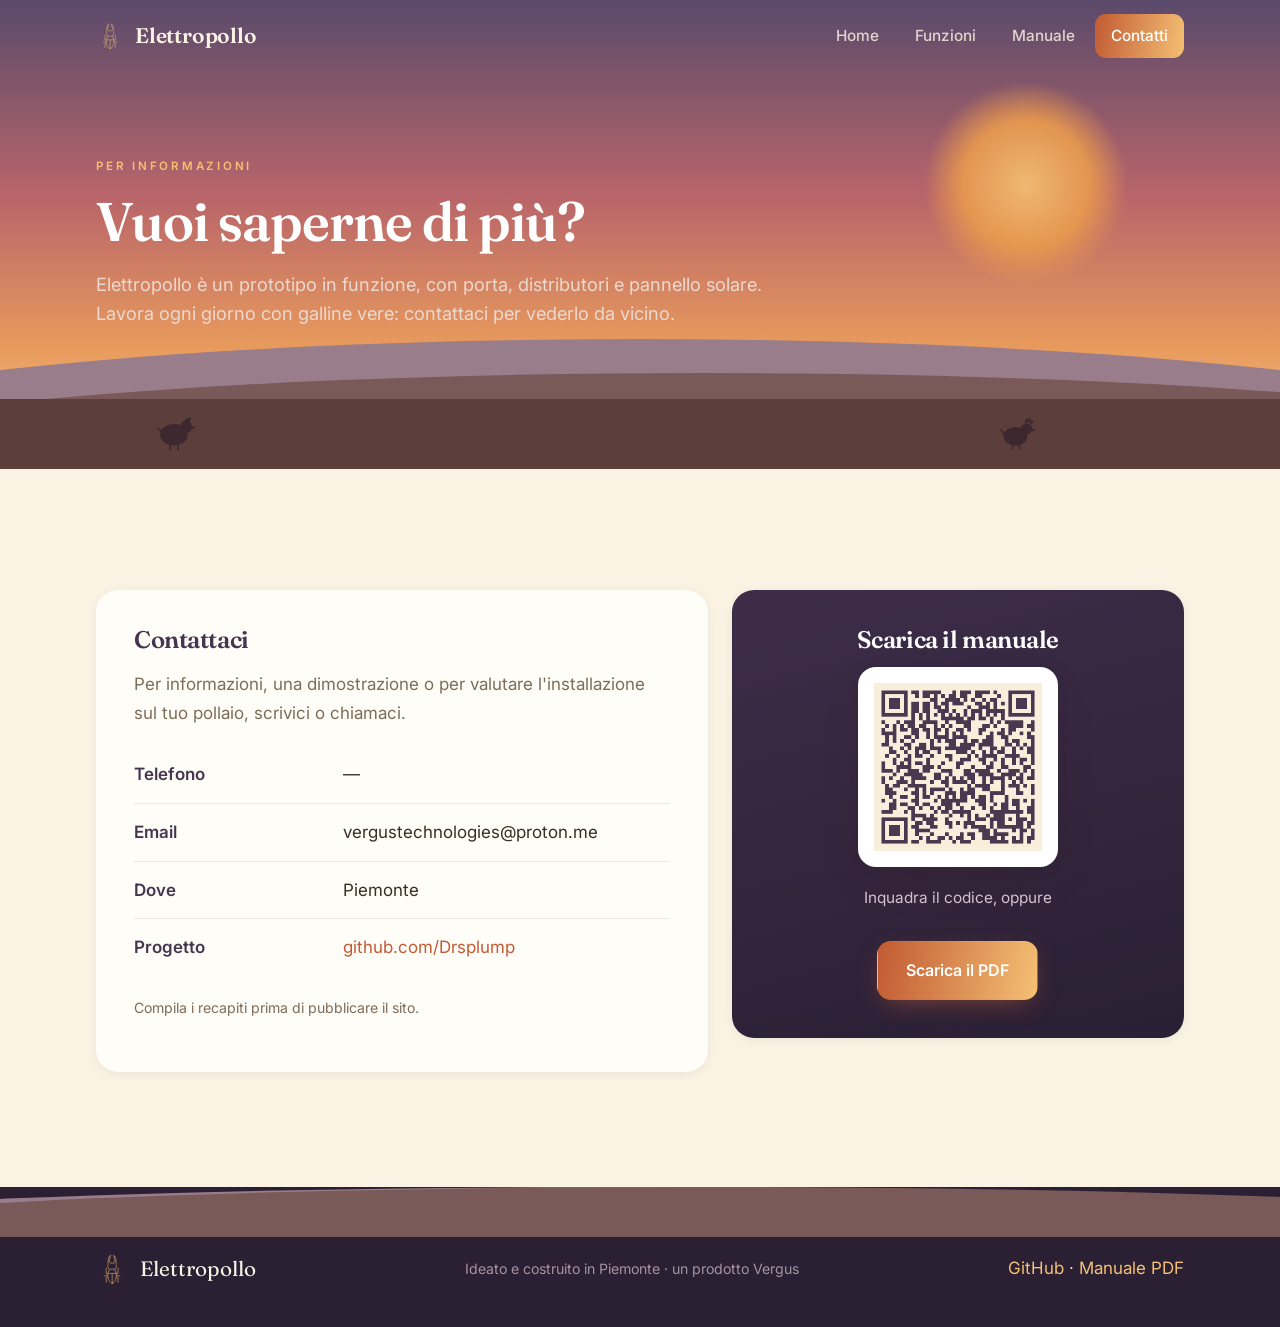
==== contatti.html @ 409c7427 "Modify contact section in contatti.html Updated contact information and added email address." ====
<!DOCTYPE html>
<html lang="it">
<head>
<meta charset="utf-8">
<meta name="viewport" content="width=device-width, initial-scale=1">
<title>Contatti — Elettropollo</title>
<meta name="description" content="Richiedi informazioni su Elettropollo, la domotica del pollaio. Scarica il manuale o vieni a vederlo dal vivo.">
<link rel="preconnect" href="https://fonts.googleapis.com">
<link rel="preconnect" href="https://fonts.gstatic.com" crossorigin>
<link href="https://fonts.googleapis.com/css2?family=Fraunces:opsz,wght@9..144,400;9..144,500;9..144,600;9..144,700&family=Inter:wght@400;500;600;700&display=swap" rel="stylesheet">
<link rel="stylesheet" href="style.css">
</head>
<body>
<header class="nav" id="nav"><div class="inner"></div><div class="wrap"><a class="brand" href="index.html"><svg viewBox="0 0 440 636" class="beetle" aria-hidden="true"><path d="M233.0,599.5 L210.0,599.5 L204.0,597.5 L191.0,590.5 L172.5,572.0 L158.5,550.0 L148.5,525.0 L138.0,478.5 L108.0,478.5 L106.5,480.0 L106.5,589.0 L105.0,590.5 L103.5,589.0 L103.5,476.0 L105.0,474.5 L137.0,474.5 L138.5,473.0 L137.5,446.0 L136.0,444.5 L105.0,444.5 L65.0,458.5 L58.5,458.0 L60.0,455.5 L105.0,440.5 L136.0,440.5 L137.5,439.0 L139.5,413.0 L138.0,406.5 L103.5,406.0 L103.5,292.0 L106.5,292.0 L106.5,402.0 L108.0,403.5 L139.0,403.5 L141.5,401.0 L141.5,393.0 L151.5,359.0 L160.5,339.0 L168.5,327.0 L157.0,317.5 L147.5,306.0 L141.5,295.0 L136.5,278.0 L136.5,252.0 L143.5,232.0 L139.5,218.0 L141.5,146.0 L148.5,112.0 L155.5,91.0 L165.5,71.0 L176.5,55.0 L195.0,38.5 L198.5,41.0 L187.5,62.0 L177.5,89.0 L179.0,92.5 L187.5,96.0 L189.5,102.0 L176.5,115.0 L168.5,136.0 L168.5,160.0 L175.5,181.0 L188.0,198.5 L255.0,198.5 L269.5,178.0 L274.5,163.0 L274.5,133.0 L266.5,114.0 L257.5,107.0 L254.5,102.0 L254.5,98.0 L266.5,90.0 L254.5,59.0 L245.5,42.0 L245.5,40.0 L249.0,38.5 L268.5,57.0 L281.5,77.0 L293.5,107.0 L300.5,137.0 L303.5,162.0 L303.5,224.0 L300.5,233.0 L305.5,244.0 L307.5,255.0 L307.5,275.0 L305.5,286.0 L295.5,307.0 L275.5,328.0 L291.5,357.0 L304.0,403.5 L337.0,403.5 L338.5,402.0 L338.5,293.0 L340.0,291.5 L342.5,293.0 L342.5,404.0 L338.0,407.5 L305.0,406.5 L303.5,411.0 L305.5,415.0 L305.5,436.0 L308.0,440.5 L339.0,440.5 L384.5,457.0 L384.0,459.5 L378.0,458.5 L339.0,444.5 L308.0,444.5 L306.5,446.0 L305.5,473.0 L307.0,474.5 L339.0,474.5 L340.5,477.0 L340.5,587.0 L339.0,590.5 L336.5,586.0 L337.5,481.0 L335.0,478.5 L306.0,478.5 L303.5,481.0 L298.5,514.0 L291.5,535.0 L279.5,560.0 L261.0,583.5 L249.0,592.5 L233.0,599.5 Z M274.5,322.0 L280.0,318.5 L294.5,302.0 L304.5,274.0 L304.5,257.0 L296.5,232.0 L300.5,221.0 L300.5,167.0 L297.5,139.0 L290.5,109.0 L274.5,72.0 L266.5,60.0 L255.0,48.5 L253.5,50.0 L270.5,92.0 L268.0,95.5 L261.0,96.5 L258.5,99.0 L258.5,103.0 L267.0,109.5 L272.5,117.0 L279.5,143.0 L279.5,154.0 L274.5,175.0 L257.0,202.5 L187.0,202.5 L179.5,194.0 L169.5,176.0 L165.5,164.0 L164.5,140.0 L165.5,132.0 L172.5,115.0 L185.5,101.0 L184.0,97.5 L174.0,94.5 L173.5,92.0 L179.5,73.0 L190.5,49.0 L189.0,47.5 L175.5,62.0 L163.5,82.0 L149.5,122.0 L142.5,171.0 L142.5,217.0 L147.5,231.0 L139.5,255.0 L139.5,275.0 L142.5,288.0 L151.5,306.0 L168.0,321.5 L269.0,320.5 L271.0,322.5 L274.5,322.0 Z M221.5,596.0 L223.5,409.0 L222.0,407.5 L144.0,406.5 L140.5,439.0 L142.5,484.0 L149.5,517.0 L156.5,537.0 L172.5,566.0 L188.0,583.5 L206.0,594.5 L212.0,596.5 L221.5,596.0 Z M231.5,596.0 L248.0,589.5 L267.5,571.0 L280.5,551.0 L290.5,528.0 L297.5,504.0 L302.5,469.0 L302.5,422.0 L299.0,407.5 L226.0,407.5 L224.5,409.0 L225.5,595.0 L231.5,596.0 Z M298.5,403.0 L297.5,389.0 L290.5,364.0 L278.5,338.0 L269.0,323.5 L175.0,323.5 L158.5,351.0 L144.5,397.0 L146.0,403.5 L298.5,403.0 Z" fill="none" stroke="currentColor" stroke-width="6" stroke-linejoin="round" stroke-linecap="round"/></svg> Elettropollo</a><button class="menu-btn" id="menuBtn" aria-label="Menu" aria-expanded="false"><span></span><span></span><span></span></button><nav><a href="index.html">Home</a><a href="funzioni.html">Funzioni</a><a href="manuale.html">Manuale</a><a href="contatti.html" class="active">Contatti</a></nav></div></header>
<section class="sky-sec" style="padding-top:150px"><div class="sky"><div class="grad-sky"></div><div class="sun"></div><div class="cloud c1"><svg xmlns="http://www.w3.org/2000/svg" viewBox="0 0 200 70" preserveAspectRatio="none"><path d="M20 55 Q5 55 5 42 Q5 30 20 30 Q22 14 40 16 Q48 4 64 10 Q78 2 90 14 Q108 8 112 24 Q130 20 132 36 Q148 36 148 50 Q148 58 134 58 Z" fill="currentColor"/></svg></div><div class="cloud c2"><svg xmlns="http://www.w3.org/2000/svg" viewBox="0 0 200 70" preserveAspectRatio="none"><path d="M20 55 Q5 55 5 42 Q5 30 20 30 Q22 14 40 16 Q48 4 64 10 Q78 2 90 14 Q108 8 112 24 Q130 20 132 36 Q148 36 148 50 Q148 58 134 58 Z" fill="currentColor"/></svg></div><div class="cloud c3"><svg xmlns="http://www.w3.org/2000/svg" viewBox="0 0 200 70" preserveAspectRatio="none"><path d="M20 55 Q5 55 5 42 Q5 30 20 30 Q22 14 40 16 Q48 4 64 10 Q78 2 90 14 Q108 8 112 24 Q130 20 132 36 Q148 36 148 50 Q148 58 134 58 Z" fill="currentColor"/></svg></div><div class="hills"><div class="hill h1"></div><div class="hill h2"></div><div class="hill h3"></div></div></div><div class="ground"><span class="hen" style="left:12%;bottom:10px;width:46px"><svg xmlns="http://www.w3.org/2000/svg" viewBox="0 0 60 60"><g fill="currentColor"><ellipse cx="26" cy="40" rx="18" ry="14"/><path d="M10 38 L2 30 L14 36 Z"/><circle cx="42" cy="30" r="8"/><path d="M40 22 q2-5 5-3 q-1 3-2 4 Z"/><path d="M43 21 q2-5 6-2 q-2 3-3 4 Z"/><path d="M49 30 l7-1 l-6 4 Z"/><rect x="20" y="52" width="2.4" height="8"/><rect x="30" y="52" width="2.4" height="8"/></g></svg></span><span class="hen" style="left:78%;bottom:10px;width:40px"><svg xmlns="http://www.w3.org/2000/svg" viewBox="0 0 64 64"><g fill="currentColor"><ellipse cx="28" cy="42" rx="19" ry="15"/><path d="M9 40 L1 28 L13 37 Z"/><circle cx="46" cy="30" r="9"/><path d="M42 19 q3-7 6-4 q-1 4-2 6 Z"/><path d="M46 18 q3-8 7-4 q-2 4-3 6 Z"/><path d="M50 20 q3-6 7-2 q-2 3-4 5 Z"/><path d="M54 31 l8-1 l-7 5 Z"/><path d="M44 38 q-3 4-1 6 q3-1 3-4 Z"/><rect x="22" y="55" width="2.6" height="9"/><rect x="33" y="55" width="2.6" height="9"/></g></svg></span></div><div class="wrap"><div class="section-head reveal"><span class="eyebrow">Per informazioni</span><h2>Vuoi saperne di pi&ugrave;?</h2><p>Elettropollo &egrave; un prototipo in funzione, con porta, distributori e pannello solare. Lavora ogni giorno con galline vere: contattaci per vederlo da vicino.</p></div></div></section>
<section><div class="wrap"><div class="cards2"><div class="panel reveal"><h3>Contattaci</h3><p style="color:var(--grey)">Per informazioni, una dimostrazione o per valutare l'installazione sul tuo pollaio, scrivici o chiamaci.</p><div class="contact-list"><div class="row"><div class="k">Telefono</div><div>&mdash;</div></div><div class="row"><div class="k">Email</div><div>vergustechnologies@proton.me</div></div><div class="row"><div class="k">Dove</div><div>Piemonte</div></div><div class="row"><div class="k">Progetto</div><div><a href="https://github.com/Drsplump">github.com/Drsplump</a></div></div></div><p style="color:var(--grey);font-size:.88rem;margin-top:1.4em">Compila i recapiti prima di pubblicare il sito.</p></div><div class="panel qr-card reveal d1"><h3>Scarica il manuale</h3><div class="qbox"><img src="assets/qr.png" alt="QR per scaricare il manuale"></div><p>Inquadra il codice, oppure</p><a class="btn btn-primary" href="assets/Elettropollo_Manuale_Utente.pdf" style="margin-top:14px">Scarica il PDF</a></div></div></div></section>
<footer><div class="fhills"><div class="hills"><div class="hill h1"></div><div class="hill h2"></div></div></div><div class="wrap"><div class="fbrand"><svg viewBox="0 0 440 636" class="beetle" aria-hidden="true"><path d="M233.0,599.5 L210.0,599.5 L204.0,597.5 L191.0,590.5 L172.5,572.0 L158.5,550.0 L148.5,525.0 L138.0,478.5 L108.0,478.5 L106.5,480.0 L106.5,589.0 L105.0,590.5 L103.5,589.0 L103.5,476.0 L105.0,474.5 L137.0,474.5 L138.5,473.0 L137.5,446.0 L136.0,444.5 L105.0,444.5 L65.0,458.5 L58.5,458.0 L60.0,455.5 L105.0,440.5 L136.0,440.5 L137.5,439.0 L139.5,413.0 L138.0,406.5 L103.5,406.0 L103.5,292.0 L106.5,292.0 L106.5,402.0 L108.0,403.5 L139.0,403.5 L141.5,401.0 L141.5,393.0 L151.5,359.0 L160.5,339.0 L168.5,327.0 L157.0,317.5 L147.5,306.0 L141.5,295.0 L136.5,278.0 L136.5,252.0 L143.5,232.0 L139.5,218.0 L141.5,146.0 L148.5,112.0 L155.5,91.0 L165.5,71.0 L176.5,55.0 L195.0,38.5 L198.5,41.0 L187.5,62.0 L177.5,89.0 L179.0,92.5 L187.5,96.0 L189.5,102.0 L176.5,115.0 L168.5,136.0 L168.5,160.0 L175.5,181.0 L188.0,198.5 L255.0,198.5 L269.5,178.0 L274.5,163.0 L274.5,133.0 L266.5,114.0 L257.5,107.0 L254.5,102.0 L254.5,98.0 L266.5,90.0 L254.5,59.0 L245.5,42.0 L245.5,40.0 L249.0,38.5 L268.5,57.0 L281.5,77.0 L293.5,107.0 L300.5,137.0 L303.5,162.0 L303.5,224.0 L300.5,233.0 L305.5,244.0 L307.5,255.0 L307.5,275.0 L305.5,286.0 L295.5,307.0 L275.5,328.0 L291.5,357.0 L304.0,403.5 L337.0,403.5 L338.5,402.0 L338.5,293.0 L340.0,291.5 L342.5,293.0 L342.5,404.0 L338.0,407.5 L305.0,406.5 L303.5,411.0 L305.5,415.0 L305.5,436.0 L308.0,440.5 L339.0,440.5 L384.5,457.0 L384.0,459.5 L378.0,458.5 L339.0,444.5 L308.0,444.5 L306.5,446.0 L305.5,473.0 L307.0,474.5 L339.0,474.5 L340.5,477.0 L340.5,587.0 L339.0,590.5 L336.5,586.0 L337.5,481.0 L335.0,478.5 L306.0,478.5 L303.5,481.0 L298.5,514.0 L291.5,535.0 L279.5,560.0 L261.0,583.5 L249.0,592.5 L233.0,599.5 Z M274.5,322.0 L280.0,318.5 L294.5,302.0 L304.5,274.0 L304.5,257.0 L296.5,232.0 L300.5,221.0 L300.5,167.0 L297.5,139.0 L290.5,109.0 L274.5,72.0 L266.5,60.0 L255.0,48.5 L253.5,50.0 L270.5,92.0 L268.0,95.5 L261.0,96.5 L258.5,99.0 L258.5,103.0 L267.0,109.5 L272.5,117.0 L279.5,143.0 L279.5,154.0 L274.5,175.0 L257.0,202.5 L187.0,202.5 L179.5,194.0 L169.5,176.0 L165.5,164.0 L164.5,140.0 L165.5,132.0 L172.5,115.0 L185.5,101.0 L184.0,97.5 L174.0,94.5 L173.5,92.0 L179.5,73.0 L190.5,49.0 L189.0,47.5 L175.5,62.0 L163.5,82.0 L149.5,122.0 L142.5,171.0 L142.5,217.0 L147.5,231.0 L139.5,255.0 L139.5,275.0 L142.5,288.0 L151.5,306.0 L168.0,321.5 L269.0,320.5 L271.0,322.5 L274.5,322.0 Z M221.5,596.0 L223.5,409.0 L222.0,407.5 L144.0,406.5 L140.5,439.0 L142.5,484.0 L149.5,517.0 L156.5,537.0 L172.5,566.0 L188.0,583.5 L206.0,594.5 L212.0,596.5 L221.5,596.0 Z M231.5,596.0 L248.0,589.5 L267.5,571.0 L280.5,551.0 L290.5,528.0 L297.5,504.0 L302.5,469.0 L302.5,422.0 L299.0,407.5 L226.0,407.5 L224.5,409.0 L225.5,595.0 L231.5,596.0 Z M298.5,403.0 L297.5,389.0 L290.5,364.0 L278.5,338.0 L269.0,323.5 L175.0,323.5 L158.5,351.0 L144.5,397.0 L146.0,403.5 L298.5,403.0 Z" fill="none" stroke="currentColor" stroke-width="6" stroke-linejoin="round" stroke-linecap="round"/></svg> Elettropollo</div><div><small>Ideato e costruito in Piemonte &middot; un prodotto Vergus</small></div><div><a href="https://github.com/Drsplump">GitHub</a> &middot; <a href="assets/Elettropollo_Manuale_Utente.pdf">Manuale PDF</a></div></div></footer>
<script>const nv=document.getElementById("nav");const os=()=>{if(scrollY>40)nv.classList.add("solid");else nv.classList.remove("solid")};os();addEventListener("scroll",os,{passive:true});const mb=document.getElementById("menuBtn");if(mb){mb.addEventListener("click",()=>{const o=nv.classList.toggle("open");mb.setAttribute("aria-expanded",o);});nv.querySelectorAll("nav a").forEach(a=>a.addEventListener("click",()=>{nv.classList.remove("open");mb.setAttribute("aria-expanded","false");}));}const io=new IntersectionObserver(e=>e.forEach(x=>{if(x.isIntersecting)x.target.classList.add("in")}),{threshold:.1});document.querySelectorAll(".reveal").forEach(el=>io.observe(el));const hp=document.querySelector(".hero .photo");if(hp&&!matchMedia("(prefers-reduced-motion:reduce)").matches)addEventListener("scroll",()=>{if(scrollY<innerHeight)hp.style.transform="translateY("+(scrollY*0.12)+"px)"},{passive:true});</script>
</body></html>
---- style.css ----
/* ===== Elettropollo — atmosfera brochure, web vivo ===== */
:root{
  --plum:#473550; --plum-d:#2b1f33; --terra:#c25a33; --terra-d:#9d4422;
  --sun:#f4c074; --sun-deep:#e89a4e; --peach:#f3d3aa; --cream:#faf3e4; --cream-2:#f3e8d4;
  --card:#fffdf8; --wood:#b07c4c; --ink:#3a2e22; --grey:#7d6c57;
  --sky-top:#5a4a6b; --sky-mid:#b9656a; --sky-low:#e89a5c; --sky-glow:#f6cf94;
  --hill-far:#9a7d8a; --hill-mid:#7a5a58; --hill-near:#5c3f3a;
  --line:rgba(74,58,42,.10);
  --shadow-sm:0 2px 10px rgba(60,40,30,.07);
  --shadow:0 18px 48px -14px rgba(60,40,30,.22), 0 4px 12px rgba(60,40,30,.06);
  --grad:linear-gradient(100deg,var(--terra),var(--sun));
  --r:22px; --maxw:1140px; --readw:680px;
}
*{box-sizing:border-box}
html{scroll-behavior:smooth}
body{margin:0; background:var(--cream); color:var(--ink);
  font-family:"Inter",system-ui,sans-serif; font-size:17px; line-height:1.7;
  -webkit-font-smoothing:antialiased; overflow-x:hidden}
h1,h2,h3,h4,.display{font-family:"Fraunces",Georgia,serif; font-weight:600;
  line-height:1.04; letter-spacing:-.018em}
a{color:var(--terra); text-decoration:none; transition:.2s}
img{max-width:100%; display:block}
.wrap{max-width:var(--maxw); margin:0 auto; padding:0 26px}
.beetle{width:1em; height:1em; display:inline-block; vertical-align:-.12em}
.grad{background:var(--grad); -webkit-background-clip:text; background-clip:text; -webkit-text-fill-color:transparent}

/* ===== atmospheric sky backdrop (riusabile) ===== */
.sky{position:absolute; inset:0; overflow:hidden; z-index:0}
.sky .grad-sky{position:absolute; inset:0;
  background:linear-gradient(180deg,var(--sky-top) 0%,var(--sky-mid) 42%,var(--sky-low) 74%,var(--sky-glow) 100%)}
.sky .sun{position:absolute; width:200px; height:200px; border-radius:50%;
  background:radial-gradient(circle,var(--sun) 0%,var(--sun-deep) 45%,transparent 72%);
  right:12%; top:18%; filter:blur(2px); opacity:.92; animation:sunpulse 9s ease-in-out infinite}
@keyframes sunpulse{0%,100%{transform:scale(1);opacity:.9}50%{transform:scale(1.06);opacity:1}}
.sky .cloud{position:absolute; color:rgba(255,250,240,.9); width:200px; height:70px;
  filter:blur(.4px)}
.sky .cloud.c1{top:14%; left:-30%; width:280px; animation:drift 46s linear infinite}
.sky .cloud.c2{top:30%; left:-40%; width:180px; opacity:.7; animation:drift 64s linear infinite 6s}
.sky .cloud.c3{top:8%;  left:-50%; width:140px; opacity:.55; animation:drift 80s linear infinite 12s}
@keyframes drift{to{left:135%}}
/* hills layered */
.hills{position:absolute; left:0; right:0; bottom:0; z-index:1}
.hill{position:absolute; left:-5%; right:-5%; bottom:0; border-radius:50% 50% 0 0/100% 100% 0 0}
.hill.h1{height:130px; background:var(--hill-far); transform:scaleX(1.4)}
.hill.h2{height:96px;  background:var(--hill-mid); border-radius:50% 50% 0 0/100% 100% 0 0; left:-20%; right:-30%}
.hill.h3{height:62px;  background:var(--hill-near); left:-10%; right:-15%}

/* ===== nav ===== */
.nav{position:fixed; top:0; left:0; right:0; z-index:60; transition:.35s}
.nav .wrap{display:flex; align-items:center; gap:18px; height:72px}
.nav .inner{position:absolute; inset:0; background:rgba(43,31,51,0); backdrop-filter:blur(0); transition:.35s; z-index:-1}
.nav.solid .inner{background:rgba(43,31,51,.92); backdrop-filter:blur(12px); box-shadow:0 1px 0 rgba(255,255,255,.07)}
.brand{display:flex; align-items:center; gap:11px; font-family:"Fraunces",serif; font-weight:600;
  font-size:1.32rem; color:var(--cream); letter-spacing:-.01em}
.brand .beetle{width:28px; height:28px; color:var(--sun)}
.nav nav{margin-left:auto; display:flex; gap:4px; flex-wrap:wrap}
.nav nav a{color:rgba(250,243,228,.82); padding:9px 16px; border-radius:11px; font-size:.96rem; font-weight:500}
.nav nav a:hover{color:#fff; background:rgba(255,255,255,.1)}
.nav nav a.active{color:#fff; background:var(--grad)}

/* ===== hero ===== */
.hero{position:relative; min-height:100vh; min-height:100svh; display:flex; align-items:center; overflow:hidden}
.hero .photo{position:absolute; right:0; bottom:0; width:62%; height:100%; z-index:2;
  object-fit:cover; object-position:left bottom;
  -webkit-mask-image:linear-gradient(90deg,transparent,#000 28%);
  mask-image:linear-gradient(90deg,transparent,#000 28%); will-change:transform}
.hero::after{content:""; position:absolute; left:0; right:0; bottom:-1px; height:120px; z-index:4;
  background:linear-gradient(to top,var(--cream),transparent)}
.hero .wrap{position:relative; z-index:5; width:100%}
.hero-card{max-width:600px}
.eyebrow{display:inline-block; font-family:"Inter",sans-serif; font-weight:600;
  letter-spacing:.24em; text-transform:uppercase; font-size:.72rem; color:var(--sun)}
.hero h1{font-size:clamp(3.4rem,9vw,6.4rem); margin:.1em 0 .04em; color:#fff;
  letter-spacing:-.03em; line-height:.92; text-shadow:0 4px 30px rgba(40,20,40,.4)}
.hero .claim{font-size:clamp(1.3rem,3vw,1.75rem); font-family:"Fraunces",serif; font-weight:500;
  margin:0 0 .7em; color:var(--sun)}
.hero p.lead{font-size:1.18rem; color:#f4e6d4; margin:0 0 2em; max-width:42ch; line-height:1.6;
  text-shadow:0 2px 16px rgba(40,20,40,.5)}
.hero-hens{position:absolute; left:0; right:0; bottom:90px; z-index:3; height:70px; pointer-events:none}
.hero-hens .hen{position:absolute; color:var(--hill-near); opacity:.92; filter:drop-shadow(0 3px 4px rgba(0,0,0,.2))}
.scroll-cue{position:absolute; bottom:26px; left:50%; transform:translateX(-50%); z-index:6;
  color:rgba(255,255,255,.65); font-size:.74rem; letter-spacing:.2em; text-transform:uppercase;
  display:flex; flex-direction:column; align-items:center; gap:7px}
.scroll-cue .line{width:1px; height:32px; background:linear-gradient(var(--sun),transparent); animation:cue 1.8s ease-in-out infinite}
@keyframes cue{0%,100%{opacity:.3;transform:scaleY(.6)}50%{opacity:1;transform:scaleY(1)}}

/* ===== sections ===== */
section{padding:clamp(64px,9vw,120px) 0; position:relative}
.section-head{max-width:var(--readw)}
.section-head.center{margin:0 auto; text-align:center}
.eyebrow.dark{color:var(--terra)}
.section-head h2{font-size:clamp(2.1rem,5vw,3.4rem); margin:.28em 0 .35em; color:var(--plum)}
.section-head p{color:var(--grey); font-size:1.14rem; margin:0; line-height:1.6}

/* sezione con cielo (scura) */
.sky-sec{position:relative; color:var(--cream); overflow:hidden;
  padding:clamp(80px,11vw,150px) 0}
.sky-sec .section-head h2{color:#fff} .sky-sec .eyebrow{color:var(--sun)}
.sky-sec .section-head p{color:#ecd9d0}
.sky-sec > .wrap{position:relative; z-index:5}
.sky-sec .ground{position:absolute; left:0; right:0; bottom:0; height:70px; z-index:2;
  background:var(--hill-near)}
.sky-sec .ground .hen{position:absolute; bottom:8px; color:#3a2630; opacity:.9}

/* divisori a collina tra sezioni chiare */
.wave-top{position:relative}
.wave-top::before{content:""; position:absolute; top:-1px; left:0; right:0; height:60px;
  background:var(--cream); border-radius:0 0 50% 50%/0 0 100% 100%; transform:scaleX(1.5)}

/* ===== bento ===== */
.bento{display:grid; grid-template-columns:repeat(6,1fr); gap:18px; margin-top:54px}
.card{background:var(--card); border-radius:var(--r); padding:30px; box-shadow:var(--shadow-sm);
  transition:transform .3s cubic-bezier(.2,.7,.3,1),box-shadow .3s; position:relative; overflow:hidden}
.card::after{content:""; position:absolute; left:0; top:0; height:100%; width:4px; background:var(--grad);
  transform:scaleY(0); transform-origin:bottom; transition:.35s}
.card:hover{transform:translateY(-6px); box-shadow:var(--shadow)}
.card:hover::after{transform:scaleY(1)}
.card h3{font-size:1.3rem; color:var(--plum); margin:0 0 .35em}
.card p{margin:0; color:var(--ink); opacity:.82; font-size:1rem}
.card .ic{width:48px; height:48px; border-radius:14px; background:linear-gradient(135deg,var(--cream-2),#fbedd6);
  display:grid; place-items:center; margin-bottom:18px; color:var(--terra); transition:.3s}
.card:hover .ic{transform:rotate(-6deg) scale(1.08); background:var(--grad); color:#fff}
.card .ic svg{width:24px; height:24px; stroke:currentColor; fill:none; stroke-width:1.8}
.span3{grid-column:span 3} .span2{grid-column:span 2} .span6{grid-column:span 6}
.card.feature-img{padding:0; color:#fff; min-height:320px; display:flex; align-items:flex-end}
.card.feature-img img{position:absolute; inset:0; width:100%; height:100%; object-fit:cover; transition:.5s}
.card.feature-img:hover img{transform:scale(1.05)}
.card.feature-img::after{display:none}
.card.feature-img .ov{position:absolute; inset:0; background:linear-gradient(to top,rgba(43,31,51,.94),rgba(43,31,51,.1) 72%,transparent)}
.card.feature-img .txt{position:relative; z-index:2; padding:34px}
.card.feature-img h3{color:#fff; font-size:1.8rem} .card.feature-img p{color:#f4e6d4; opacity:1}

/* ===== retro banner ===== */
.retro{position:relative; overflow:hidden; border-radius:30px; padding:clamp(42px,6vw,74px) 34px;
  text-align:center; margin-top:30px; color:#fff; background:linear-gradient(135deg,var(--terra),var(--terra-d))}
.retro .glow{position:absolute; inset:0; background:radial-gradient(circle at 78% 8%,rgba(244,192,116,.5),transparent 56%); z-index:1}
.retro .rhen{position:absolute; bottom:14px; right:26px; width:64px; color:rgba(255,255,255,.18); z-index:1}
.retro > .rc{position:relative; z-index:2}
.retro h2{color:#fff; font-size:clamp(1.9rem,4.5vw,3rem); margin:0 0 .3em}
.retro p{color:rgba(255,255,255,.92); font-size:1.18rem; margin:0 auto; max-width:56ch}
.retro .kicker{font-family:"Fraunces",serif; font-weight:600; font-size:clamp(1.3rem,3vw,1.7rem); color:var(--sun); margin-top:.7em}

/* ===== day timeline ===== */
.day{display:grid; grid-template-columns:repeat(5,1fr); gap:8px; margin-top:60px; position:relative}
.day::before{content:""; position:absolute; top:11px; left:9%; right:9%; height:2px;
  background:linear-gradient(90deg,rgba(244,192,116,.25),var(--sun),var(--terra)); z-index:0}
.day .stop{text-align:center; padding:0 8px; position:relative; z-index:1}
.day .node{width:22px; height:22px; border-radius:50%; background:var(--sun); margin:0 auto 22px;
  box-shadow:0 0 0 6px rgba(244,192,116,.18); position:relative; transition:.3s}
.day .stop:hover .node{transform:scale(1.25); box-shadow:0 0 0 10px rgba(244,192,116,.22)}
.day h4{font-family:"Fraunces",serif; margin:0 0 .35em; font-size:1.12rem; color:var(--sun)}
.day p{margin:0; font-size:.94rem; color:#ecd9d0; line-height:1.5}

/* ===== specs / pills ===== */
.specs{margin-top:46px; max-width:760px; border-radius:var(--r); overflow:hidden}
.specs .row{display:grid; grid-template-columns:38% 1fr; gap:20px; padding:18px 28px; transition:.2s}
.specs .row + .row{border-top:1px solid rgba(255,255,255,.08)}
.specs .row:hover{background:rgba(255,255,255,.05)}
.specs .k{font-weight:600; color:var(--sun)} .specs .v{color:#ecd9d0}
.philo{display:flex; gap:12px; flex-wrap:wrap; margin-top:36px}
.center .philo{justify-content:center}
.pill{padding:11px 22px; border-radius:40px; font-size:.94rem; font-weight:600;
  border:1.5px solid rgba(74,58,42,.16); color:var(--plum); background:rgba(255,255,255,.5); transition:.22s}
.pill:hover{border-color:var(--terra); color:var(--terra); transform:translateY(-3px); box-shadow:var(--shadow-sm)}

/* ===== buttons ===== */
.btn{display:inline-flex; align-items:center; gap:9px; font-weight:600; font-family:"Inter",sans-serif;
  padding:15px 28px; border-radius:14px; font-size:1rem; cursor:pointer; border:1.5px solid transparent; transition:.22s}
.btn-primary{background:var(--grad); color:#fff; box-shadow:0 8px 24px -8px rgba(194,90,51,.6)}
.btn-primary:hover{transform:translateY(-2px); box-shadow:0 16px 34px -8px rgba(194,90,51,.7)}
.btn-ghost{border-color:rgba(244,192,116,.55); color:var(--sun)}
.btn-ghost:hover{background:rgba(244,192,116,.12); border-color:var(--sun); transform:translateY(-2px)}
.btn-dark{border-color:var(--terra); color:var(--terra)}
.btn-dark:hover{background:var(--terra); color:#fff; transform:translateY(-2px)}
.btn-row{display:flex; gap:15px; flex-wrap:wrap}
.btn .arr{transition:.22s} .btn:hover .arr{transform:translateX(3px)}

/* ===== contact ===== */
.cards2{display:grid; grid-template-columns:1.15fr .85fr; gap:24px; margin-top:6px; align-items:start}
.panel{background:var(--card); border-radius:var(--r); padding:38px; box-shadow:var(--shadow-sm)}
.panel h3{margin:0 0 .6em; color:var(--plum); font-size:1.5rem}
.contact-list{margin-top:18px}
.contact-list .row{display:grid; grid-template-columns:36% 1fr; gap:16px; padding:14px 0; border-bottom:1px solid var(--line)}
.contact-list .row:last-child{border-bottom:none}
.contact-list .k{font-weight:600; color:var(--plum)}
.qr-card{text-align:center; color:var(--cream); position:relative; overflow:hidden;
  background:linear-gradient(165deg,#3d2d49,var(--plum-d))}
.qr-card h3{color:#fff} .qr-card p{color:#d8c7d2; font-size:.96rem}
.qr-card .qbox{background:#fff; border-radius:18px; padding:16px; width:200px; margin:8px auto 18px; box-shadow:var(--shadow); position:relative; z-index:2}
.qr-card .qbox img{width:100%}

/* ===== manual ===== */
.man-layout{display:grid; grid-template-columns:240px 1fr; gap:54px; align-items:start}
.toc{position:sticky; top:96px; padding:8px 0}
.toc h4{margin:0 0 .9em; font-family:"Inter",sans-serif; text-transform:uppercase; letter-spacing:.14em; font-size:.7rem; color:var(--grey)}
.toc a{display:block; color:var(--grey); padding:8px 14px; border-radius:10px; font-size:.92rem; font-weight:500; border-left:2px solid transparent}
.toc a:hover{color:var(--terra); background:var(--cream-2)}
.toc a.on{color:var(--terra); border-left-color:var(--terra); background:var(--cream-2)}
.man{max-width:760px}
.man h2{color:var(--plum); font-size:1.9rem; margin:2em 0 .4em; scroll-margin-top:96px}
.man h2:first-child{margin-top:0}
.man h3{color:var(--terra); font-size:1.22rem; margin:1.5em 0 .35em}
.man p{margin:.6em 0}
.man .dtable{margin:1.4em 0; border-radius:16px; background:var(--card); box-shadow:var(--shadow-sm); overflow:hidden}
.man .dtable .r{display:grid; grid-template-columns:34% 1fr; gap:18px; padding:15px 22px; border-bottom:1px solid var(--line)}
.man .dtable .r:last-child{border-bottom:none}
.man .dtable .r:first-child{background:var(--plum); color:#fff}
.man .dtable .r:first-child .c{color:#fff; font-weight:600}
.man .dtable .r:nth-child(even){background:var(--cream-2)}
.man .dtable .r .c:first-child{font-weight:600; color:var(--plum)}
.man .dtable .r:first-child .c:first-child{color:#fff}
.callout{border-radius:16px; padding:20px 24px; margin:1.5em 0; font-size:.98rem; display:flex; gap:14px; align-items:flex-start}
.callout .cic{flex:none; width:26px; height:26px; border-radius:8px; display:grid; place-items:center; font-weight:700}
.callout.tip{background:linear-gradient(135deg,#fcf0d8,#f8e8cf)} .callout.tip .cic{background:var(--sun); color:var(--plum-d)}
.callout.warn{background:linear-gradient(135deg,#fbe5d4,#f8dcc6); color:#6b3015} .callout.warn .cic{background:var(--terra); color:#fff}
.man code{background:var(--cream-2); padding:2px 8px; border-radius:6px; font-size:.86em; font-family:ui-monospace,monospace}
.man ol,.man ul{padding-left:1.3em} .man li{margin:.4em 0}
.man .pdfbar{display:flex; flex-wrap:wrap; gap:18px; align-items:center; justify-content:space-between;
  padding:26px 30px; border-radius:var(--r); background:linear-gradient(135deg,var(--cream-2),#fbedd6); margin-bottom:40px}
.man .pdfbar .t{font-family:"Fraunces",serif; font-weight:600; font-size:1.15rem; color:var(--plum)}

/* ===== footer ===== */
footer{position:relative; background:var(--plum-d); color:var(--peach); padding:64px 0 40px; overflow:hidden}
footer .fhills{position:absolute; top:0; left:0; right:0; height:50px}
footer .fhills .hill{height:50px}
footer .wrap{position:relative; display:flex; flex-wrap:wrap; gap:22px; align-items:center; justify-content:space-between}
footer .beetle{width:32px; height:32px; color:var(--sun)}
footer .fbrand{display:flex; align-items:center; gap:12px; font-family:"Fraunces",serif; font-size:1.3rem; color:var(--cream)}
footer a{color:var(--sun)} footer a:hover{color:#fff} footer small{color:#a594a0}

/* ===== reveal ===== */
.reveal{opacity:0; transform:translateY(28px); transition:.7s cubic-bezier(.2,.7,.3,1)}
.reveal.in{opacity:1; transform:none}
.reveal.d1{transition-delay:.09s} .reveal.d2{transition-delay:.18s} .reveal.d3{transition-delay:.27s}
@media (prefers-reduced-motion:reduce){
  .reveal{opacity:1; transform:none; transition:none} html{scroll-behavior:auto}
  .scroll-cue .line,.sky .cloud,.sky .sun{animation:none}
  .hero .photo{transform:none !important}
}

/* ===== responsive ===== */
@media(max-width:880px){
  .bento{grid-template-columns:repeat(2,1fr)} .span3,.span2,.span6{grid-column:span 2}
  .cards2{grid-template-columns:1fr} .man-layout{grid-template-columns:1fr; gap:30px}
  .toc{position:static; display:flex; flex-wrap:wrap; gap:6px} .toc h4{width:100%}
  .day{grid-template-columns:repeat(2,1fr); gap:30px} .day::before{display:none}
  .hero .photo{width:100%; opacity:.5; -webkit-mask-image:linear-gradient(180deg,transparent,#000 60%); mask-image:linear-gradient(180deg,transparent,#000 60%)}
}
@media(max-width:560px){
  .bento{grid-template-columns:1fr} .span3,.span2,.span6{grid-column:span 1}
  .day{grid-template-columns:1fr} .nav .wrap{height:60px} .nav nav{gap:0}
  .nav nav a{padding:8px 10px; font-size:.9rem} .man .dtable .r{grid-template-columns:1fr; gap:4px}
}

/* ===== mobile nav (hamburger) ===== */
.menu-btn{display:none; margin-left:auto; width:44px; height:44px; border:none;
  background:rgba(255,255,255,.1); border-radius:11px; cursor:pointer; position:relative}
.menu-btn span{position:absolute; left:11px; right:11px; height:2px; background:var(--cream);
  border-radius:2px; transition:.3s; transform-origin:center}
.menu-btn span:nth-child(1){top:15px} .menu-btn span:nth-child(2){top:21px} .menu-btn span:nth-child(3){top:27px}
.nav.open .menu-btn span:nth-child(1){top:21px; transform:rotate(45deg)}
.nav.open .menu-btn span:nth-child(2){opacity:0}
.nav.open .menu-btn span:nth-child(3){top:21px; transform:rotate(-45deg)}

@media(max-width:760px){
  .menu-btn{display:block}
  .nav .inner{background:rgba(43,31,51,.94); backdrop-filter:blur(12px)}
  .nav nav{position:fixed; top:60px; left:0; right:0; margin:0; flex-direction:column; gap:0;
    background:rgba(38,27,46,.98); backdrop-filter:blur(14px); padding:8px 16px 18px;
    transform:translateY(-130%); transition:transform .34s cubic-bezier(.3,.8,.4,1);
    box-shadow:0 18px 40px rgba(0,0,0,.4); max-height:calc(100vh - 60px); overflow:auto}
  .nav.open nav{transform:translateY(0)}
  .nav nav a{padding:15px 12px; font-size:1.08rem; border-radius:12px;
    border-bottom:1px solid rgba(255,255,255,.07)}
  .nav nav a:last-child{border-bottom:none}
  .nav nav a.active{background:var(--grad)}
}
/* fix titolo hero su mobile: niente overflow */
@media(max-width:560px){
  .hero h1{font-size:clamp(2.7rem,13vw,3.6rem); word-break:normal; overflow-wrap:break-word}
  .hero .photo{opacity:.42}
  .hero-card{max-width:100%}
  section{padding:56px 0}
  .sky-sec{padding:70px 0}
}
@media(max-width:380px){
  .hero h1{font-size:2.4rem}
}
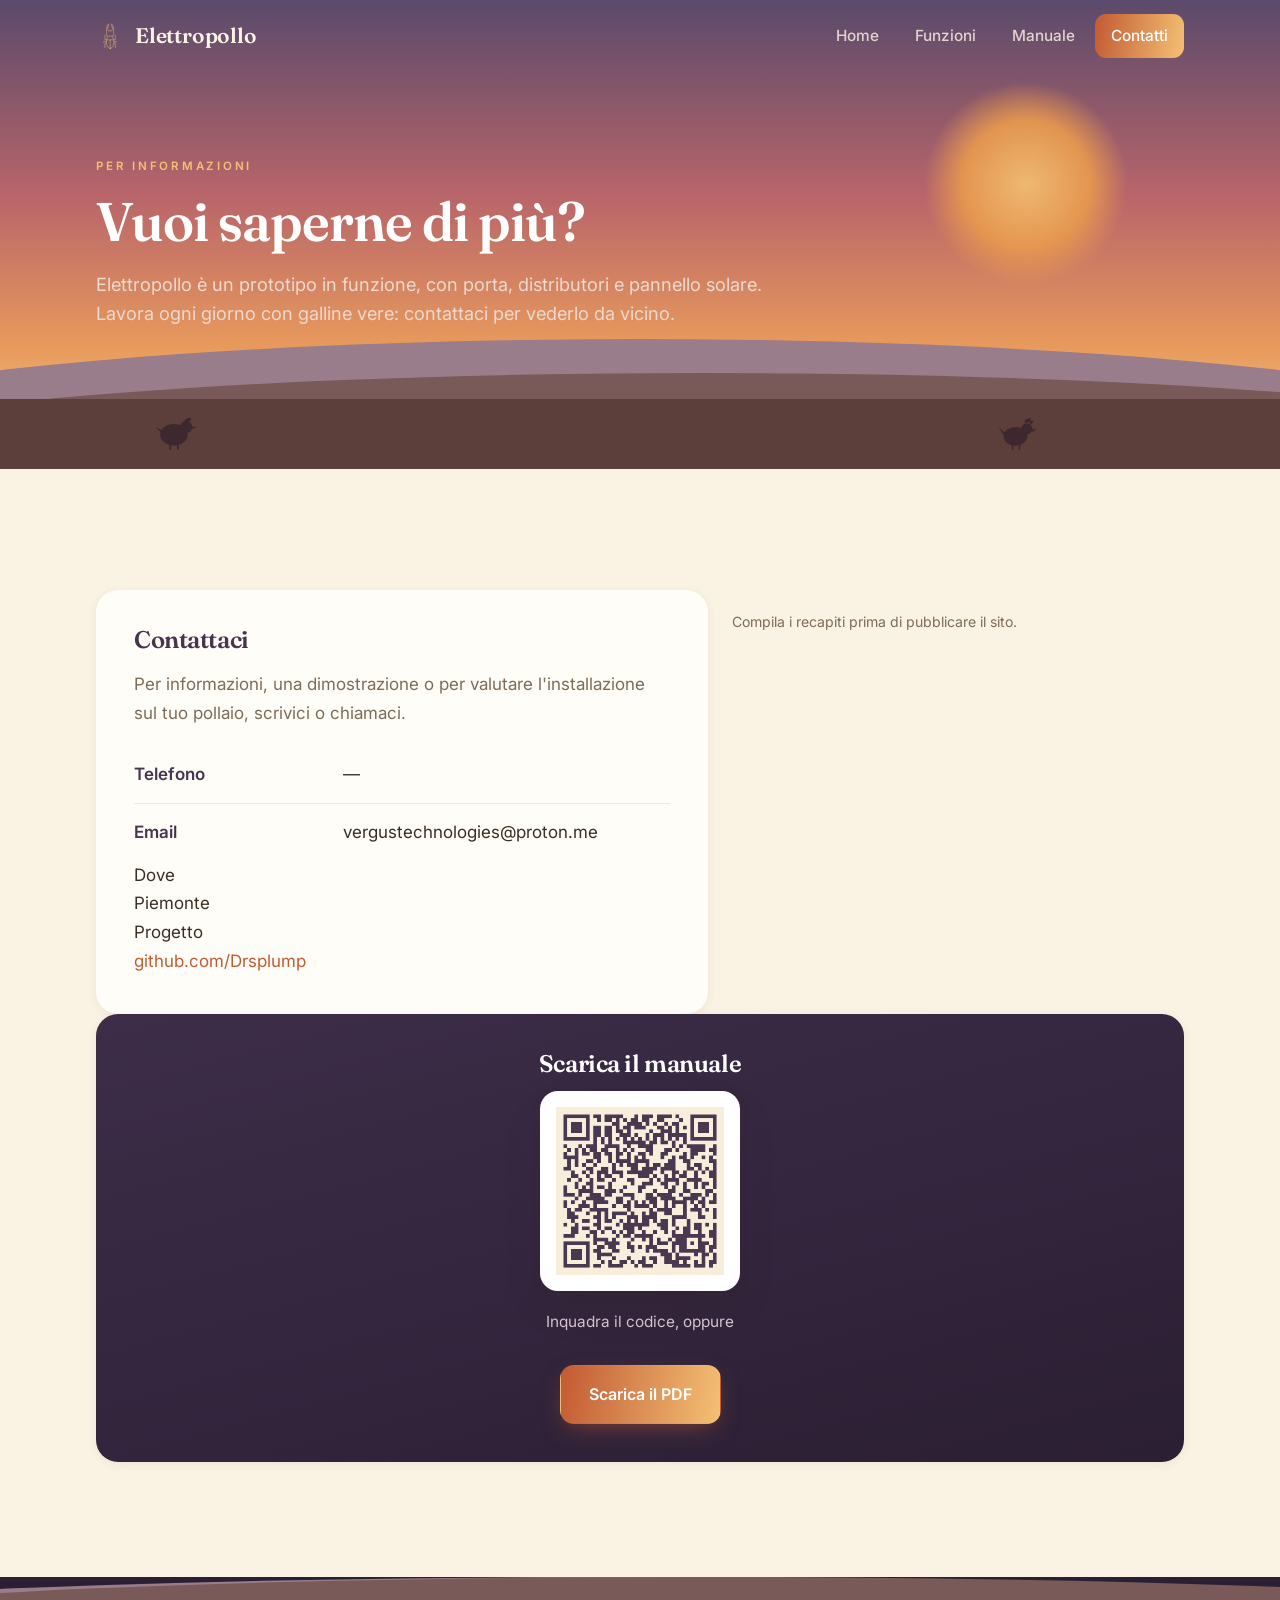
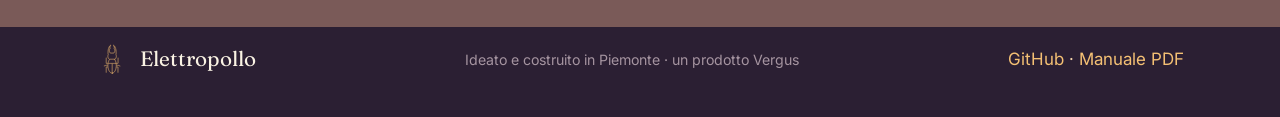
==== commit e763c208: "Update contact section in contatti.html" ====
--- a/contatti.html
+++ b/contatti.html
@@ -13,7 +13,7 @@
 <body>
 <header class="nav" id="nav"><div class="inner"></div><div class="wrap"><a class="brand" href="index.html"><svg viewBox="0 0 440 636" class="beetle" aria-hidden="true"><path d="M233.0,599.5 L210.0,599.5 L204.0,597.5 L191.0,590.5 L172.5,572.0 L158.5,550.0 L148.5,525.0 L138.0,478.5 L108.0,478.5 L106.5,480.0 L106.5,589.0 L105.0,590.5 L103.5,589.0 L103.5,476.0 L105.0,474.5 L137.0,474.5 L138.5,473.0 L137.5,446.0 L136.0,444.5 L105.0,444.5 L65.0,458.5 L58.5,458.0 L60.0,455.5 L105.0,440.5 L136.0,440.5 L137.5,439.0 L139.5,413.0 L138.0,406.5 L103.5,406.0 L103.5,292.0 L106.5,292.0 L106.5,402.0 L108.0,403.5 L139.0,403.5 L141.5,401.0 L141.5,393.0 L151.5,359.0 L160.5,339.0 L168.5,327.0 L157.0,317.5 L147.5,306.0 L141.5,295.0 L136.5,278.0 L136.5,252.0 L143.5,232.0 L139.5,218.0 L141.5,146.0 L148.5,112.0 L155.5,91.0 L165.5,71.0 L176.5,55.0 L195.0,38.5 L198.5,41.0 L187.5,62.0 L177.5,89.0 L179.0,92.5 L187.5,96.0 L189.5,102.0 L176.5,115.0 L168.5,136.0 L168.5,160.0 L175.5,181.0 L188.0,198.5 L255.0,198.5 L269.5,178.0 L274.5,163.0 L274.5,133.0 L266.5,114.0 L257.5,107.0 L254.5,102.0 L254.5,98.0 L266.5,90.0 L254.5,59.0 L245.5,42.0 L245.5,40.0 L249.0,38.5 L268.5,57.0 L281.5,77.0 L293.5,107.0 L300.5,137.0 L303.5,162.0 L303.5,224.0 L300.5,233.0 L305.5,244.0 L307.5,255.0 L307.5,275.0 L305.5,286.0 L295.5,307.0 L275.5,328.0 L291.5,357.0 L304.0,403.5 L337.0,403.5 L338.5,402.0 L338.5,293.0 L340.0,291.5 L342.5,293.0 L342.5,404.0 L338.0,407.5 L305.0,406.5 L303.5,411.0 L305.5,415.0 L305.5,436.0 L308.0,440.5 L339.0,440.5 L384.5,457.0 L384.0,459.5 L378.0,458.5 L339.0,444.5 L308.0,444.5 L306.5,446.0 L305.5,473.0 L307.0,474.5 L339.0,474.5 L340.5,477.0 L340.5,587.0 L339.0,590.5 L336.5,586.0 L337.5,481.0 L335.0,478.5 L306.0,478.5 L303.5,481.0 L298.5,514.0 L291.5,535.0 L279.5,560.0 L261.0,583.5 L249.0,592.5 L233.0,599.5 Z M274.5,322.0 L280.0,318.5 L294.5,302.0 L304.5,274.0 L304.5,257.0 L296.5,232.0 L300.5,221.0 L300.5,167.0 L297.5,139.0 L290.5,109.0 L274.5,72.0 L266.5,60.0 L255.0,48.5 L253.5,50.0 L270.5,92.0 L268.0,95.5 L261.0,96.5 L258.5,99.0 L258.5,103.0 L267.0,109.5 L272.5,117.0 L279.5,143.0 L279.5,154.0 L274.5,175.0 L257.0,202.5 L187.0,202.5 L179.5,194.0 L169.5,176.0 L165.5,164.0 L164.5,140.0 L165.5,132.0 L172.5,115.0 L185.5,101.0 L184.0,97.5 L174.0,94.5 L173.5,92.0 L179.5,73.0 L190.5,49.0 L189.0,47.5 L175.5,62.0 L163.5,82.0 L149.5,122.0 L142.5,171.0 L142.5,217.0 L147.5,231.0 L139.5,255.0 L139.5,275.0 L142.5,288.0 L151.5,306.0 L168.0,321.5 L269.0,320.5 L271.0,322.5 L274.5,322.0 Z M221.5,596.0 L223.5,409.0 L222.0,407.5 L144.0,406.5 L140.5,439.0 L142.5,484.0 L149.5,517.0 L156.5,537.0 L172.5,566.0 L188.0,583.5 L206.0,594.5 L212.0,596.5 L221.5,596.0 Z M231.5,596.0 L248.0,589.5 L267.5,571.0 L280.5,551.0 L290.5,528.0 L297.5,504.0 L302.5,469.0 L302.5,422.0 L299.0,407.5 L226.0,407.5 L224.5,409.0 L225.5,595.0 L231.5,596.0 Z M298.5,403.0 L297.5,389.0 L290.5,364.0 L278.5,338.0 L269.0,323.5 L175.0,323.5 L158.5,351.0 L144.5,397.0 L146.0,403.5 L298.5,403.0 Z" fill="none" stroke="currentColor" stroke-width="6" stroke-linejoin="round" stroke-linecap="round"/></svg> Elettropollo</a><button class="menu-btn" id="menuBtn" aria-label="Menu" aria-expanded="false"><span></span><span></span><span></span></button><nav><a href="index.html">Home</a><a href="funzioni.html">Funzioni</a><a href="manuale.html">Manuale</a><a href="contatti.html" class="active">Contatti</a></nav></div></header>
 <section class="sky-sec" style="padding-top:150px"><div class="sky"><div class="grad-sky"></div><div class="sun"></div><div class="cloud c1"><svg xmlns="http://www.w3.org/2000/svg" viewBox="0 0 200 70" preserveAspectRatio="none"><path d="M20 55 Q5 55 5 42 Q5 30 20 30 Q22 14 40 16 Q48 4 64 10 Q78 2 90 14 Q108 8 112 24 Q130 20 132 36 Q148 36 148 50 Q148 58 134 58 Z" fill="currentColor"/></svg></div><div class="cloud c2"><svg xmlns="http://www.w3.org/2000/svg" viewBox="0 0 200 70" preserveAspectRatio="none"><path d="M20 55 Q5 55 5 42 Q5 30 20 30 Q22 14 40 16 Q48 4 64 10 Q78 2 90 14 Q108 8 112 24 Q130 20 132 36 Q148 36 148 50 Q148 58 134 58 Z" fill="currentColor"/></svg></div><div class="cloud c3"><svg xmlns="http://www.w3.org/2000/svg" viewBox="0 0 200 70" preserveAspectRatio="none"><path d="M20 55 Q5 55 5 42 Q5 30 20 30 Q22 14 40 16 Q48 4 64 10 Q78 2 90 14 Q108 8 112 24 Q130 20 132 36 Q148 36 148 50 Q148 58 134 58 Z" fill="currentColor"/></svg></div><div class="hills"><div class="hill h1"></div><div class="hill h2"></div><div class="hill h3"></div></div></div><div class="ground"><span class="hen" style="left:12%;bottom:10px;width:46px"><svg xmlns="http://www.w3.org/2000/svg" viewBox="0 0 60 60"><g fill="currentColor"><ellipse cx="26" cy="40" rx="18" ry="14"/><path d="M10 38 L2 30 L14 36 Z"/><circle cx="42" cy="30" r="8"/><path d="M40 22 q2-5 5-3 q-1 3-2 4 Z"/><path d="M43 21 q2-5 6-2 q-2 3-3 4 Z"/><path d="M49 30 l7-1 l-6 4 Z"/><rect x="20" y="52" width="2.4" height="8"/><rect x="30" y="52" width="2.4" height="8"/></g></svg></span><span class="hen" style="left:78%;bottom:10px;width:40px"><svg xmlns="http://www.w3.org/2000/svg" viewBox="0 0 64 64"><g fill="currentColor"><ellipse cx="28" cy="42" rx="19" ry="15"/><path d="M9 40 L1 28 L13 37 Z"/><circle cx="46" cy="30" r="9"/><path d="M42 19 q3-7 6-4 q-1 4-2 6 Z"/><path d="M46 18 q3-8 7-4 q-2 4-3 6 Z"/><path d="M50 20 q3-6 7-2 q-2 3-4 5 Z"/><path d="M54 31 l8-1 l-7 5 Z"/><path d="M44 38 q-3 4-1 6 q3-1 3-4 Z"/><rect x="22" y="55" width="2.6" height="9"/><rect x="33" y="55" width="2.6" height="9"/></g></svg></span></div><div class="wrap"><div class="section-head reveal"><span class="eyebrow">Per informazioni</span><h2>Vuoi saperne di pi&ugrave;?</h2><p>Elettropollo &egrave; un prototipo in funzione, con porta, distributori e pannello solare. Lavora ogni giorno con galline vere: contattaci per vederlo da vicino.</p></div></div></section>
-<section><div class="wrap"><div class="cards2"><div class="panel reveal"><h3>Contattaci</h3><p style="color:var(--grey)">Per informazioni, una dimostrazione o per valutare l'installazione sul tuo pollaio, scrivici o chiamaci.</p><div class="contact-list"><div class="row"><div class="k">Telefono</div><div>&mdash;</div></div><div class="row"><div class="k">Email</div><div>vergustechnologies@proton.me</div></div><div class="row"><div class="k">Dove</div><div>Piemonte</div></div><div class="row"><div class="k">Progetto</div><div><a href="https://github.com/Drsplump">github.com/Drsplump</a></div></div></div><p style="color:var(--grey);font-size:.88rem;margin-top:1.4em">Compila i recapiti prima di pubblicare il sito.</p></div><div class="panel qr-card reveal d1"><h3>Scarica il manuale</h3><div class="qbox"><img src="assets/qr.png" alt="QR per scaricare il manuale"></div><p>Inquadra il codice, oppure</p><a class="btn btn-primary" href="assets/Elettropollo_Manuale_Utente.pdf" style="margin-top:14px">Scarica il PDF</a></div></div></div></section>
+<section><div class="wrap"><div class="cards2"><div class="panel reveal"><h3>Contattaci</h3><p style="color:var(--grey)">Per informazioni, una dimostrazione o per valutare l'installazione sul tuo pollaio, scrivici o chiamaci.</p><div class="contact-list"><div class="row"><div class="k">Telefono</div><div>&mdash;</div></div><div class="row"><div class="k">Email</div>vergustechnologies@proton.me</div></div><div class="row"><div class="k">Dove</div><div>Piemonte</div></div><div class="row"><div class="k">Progetto</div><div><a href="https://github.com/Drsplump">github.com/Drsplump</a></div></div></div><p style="color:var(--grey);font-size:.88rem;margin-top:1.4em">Compila i recapiti prima di pubblicare il sito.</p></div><div class="panel qr-card reveal d1"><h3>Scarica il manuale</h3><div class="qbox"><img src="assets/qr.png" alt="QR per scaricare il manuale"></div><p>Inquadra il codice, oppure</p><a class="btn btn-primary" href="assets/Elettropollo_Manuale_Utente.pdf" style="margin-top:14px">Scarica il PDF</a></div></div></div></section>
 <footer><div class="fhills"><div class="hills"><div class="hill h1"></div><div class="hill h2"></div></div></div><div class="wrap"><div class="fbrand"><svg viewBox="0 0 440 636" class="beetle" aria-hidden="true"><path d="M233.0,599.5 L210.0,599.5 L204.0,597.5 L191.0,590.5 L172.5,572.0 L158.5,550.0 L148.5,525.0 L138.0,478.5 L108.0,478.5 L106.5,480.0 L106.5,589.0 L105.0,590.5 L103.5,589.0 L103.5,476.0 L105.0,474.5 L137.0,474.5 L138.5,473.0 L137.5,446.0 L136.0,444.5 L105.0,444.5 L65.0,458.5 L58.5,458.0 L60.0,455.5 L105.0,440.5 L136.0,440.5 L137.5,439.0 L139.5,413.0 L138.0,406.5 L103.5,406.0 L103.5,292.0 L106.5,292.0 L106.5,402.0 L108.0,403.5 L139.0,403.5 L141.5,401.0 L141.5,393.0 L151.5,359.0 L160.5,339.0 L168.5,327.0 L157.0,317.5 L147.5,306.0 L141.5,295.0 L136.5,278.0 L136.5,252.0 L143.5,232.0 L139.5,218.0 L141.5,146.0 L148.5,112.0 L155.5,91.0 L165.5,71.0 L176.5,55.0 L195.0,38.5 L198.5,41.0 L187.5,62.0 L177.5,89.0 L179.0,92.5 L187.5,96.0 L189.5,102.0 L176.5,115.0 L168.5,136.0 L168.5,160.0 L175.5,181.0 L188.0,198.5 L255.0,198.5 L269.5,178.0 L274.5,163.0 L274.5,133.0 L266.5,114.0 L257.5,107.0 L254.5,102.0 L254.5,98.0 L266.5,90.0 L254.5,59.0 L245.5,42.0 L245.5,40.0 L249.0,38.5 L268.5,57.0 L281.5,77.0 L293.5,107.0 L300.5,137.0 L303.5,162.0 L303.5,224.0 L300.5,233.0 L305.5,244.0 L307.5,255.0 L307.5,275.0 L305.5,286.0 L295.5,307.0 L275.5,328.0 L291.5,357.0 L304.0,403.5 L337.0,403.5 L338.5,402.0 L338.5,293.0 L340.0,291.5 L342.5,293.0 L342.5,404.0 L338.0,407.5 L305.0,406.5 L303.5,411.0 L305.5,415.0 L305.5,436.0 L308.0,440.5 L339.0,440.5 L384.5,457.0 L384.0,459.5 L378.0,458.5 L339.0,444.5 L308.0,444.5 L306.5,446.0 L305.5,473.0 L307.0,474.5 L339.0,474.5 L340.5,477.0 L340.5,587.0 L339.0,590.5 L336.5,586.0 L337.5,481.0 L335.0,478.5 L306.0,478.5 L303.5,481.0 L298.5,514.0 L291.5,535.0 L279.5,560.0 L261.0,583.5 L249.0,592.5 L233.0,599.5 Z M274.5,322.0 L280.0,318.5 L294.5,302.0 L304.5,274.0 L304.5,257.0 L296.5,232.0 L300.5,221.0 L300.5,167.0 L297.5,139.0 L290.5,109.0 L274.5,72.0 L266.5,60.0 L255.0,48.5 L253.5,50.0 L270.5,92.0 L268.0,95.5 L261.0,96.5 L258.5,99.0 L258.5,103.0 L267.0,109.5 L272.5,117.0 L279.5,143.0 L279.5,154.0 L274.5,175.0 L257.0,202.5 L187.0,202.5 L179.5,194.0 L169.5,176.0 L165.5,164.0 L164.5,140.0 L165.5,132.0 L172.5,115.0 L185.5,101.0 L184.0,97.5 L174.0,94.5 L173.5,92.0 L179.5,73.0 L190.5,49.0 L189.0,47.5 L175.5,62.0 L163.5,82.0 L149.5,122.0 L142.5,171.0 L142.5,217.0 L147.5,231.0 L139.5,255.0 L139.5,275.0 L142.5,288.0 L151.5,306.0 L168.0,321.5 L269.0,320.5 L271.0,322.5 L274.5,322.0 Z M221.5,596.0 L223.5,409.0 L222.0,407.5 L144.0,406.5 L140.5,439.0 L142.5,484.0 L149.5,517.0 L156.5,537.0 L172.5,566.0 L188.0,583.5 L206.0,594.5 L212.0,596.5 L221.5,596.0 Z M231.5,596.0 L248.0,589.5 L267.5,571.0 L280.5,551.0 L290.5,528.0 L297.5,504.0 L302.5,469.0 L302.5,422.0 L299.0,407.5 L226.0,407.5 L224.5,409.0 L225.5,595.0 L231.5,596.0 Z M298.5,403.0 L297.5,389.0 L290.5,364.0 L278.5,338.0 L269.0,323.5 L175.0,323.5 L158.5,351.0 L144.5,397.0 L146.0,403.5 L298.5,403.0 Z" fill="none" stroke="currentColor" stroke-width="6" stroke-linejoin="round" stroke-linecap="round"/></svg> Elettropollo</div><div><small>Ideato e costruito in Piemonte &middot; un prodotto Vergus</small></div><div><a href="https://github.com/Drsplump">GitHub</a> &middot; <a href="assets/Elettropollo_Manuale_Utente.pdf">Manuale PDF</a></div></div></footer>
 <script>const nv=document.getElementById("nav");const os=()=>{if(scrollY>40)nv.classList.add("solid");else nv.classList.remove("solid")};os();addEventListener("scroll",os,{passive:true});const mb=document.getElementById("menuBtn");if(mb){mb.addEventListener("click",()=>{const o=nv.classList.toggle("open");mb.setAttribute("aria-expanded",o);});nv.querySelectorAll("nav a").forEach(a=>a.addEventListener("click",()=>{nv.classList.remove("open");mb.setAttribute("aria-expanded","false");}));}const io=new IntersectionObserver(e=>e.forEach(x=>{if(x.isIntersecting)x.target.classList.add("in")}),{threshold:.1});document.querySelectorAll(".reveal").forEach(el=>io.observe(el));const hp=document.querySelector(".hero .photo");if(hp&&!matchMedia("(prefers-reduced-motion:reduce)").matches)addEventListener("scroll",()=>{if(scrollY<innerHeight)hp.style.transform="translateY("+(scrollY*0.12)+"px)"},{passive:true});</script>
 </body></html>
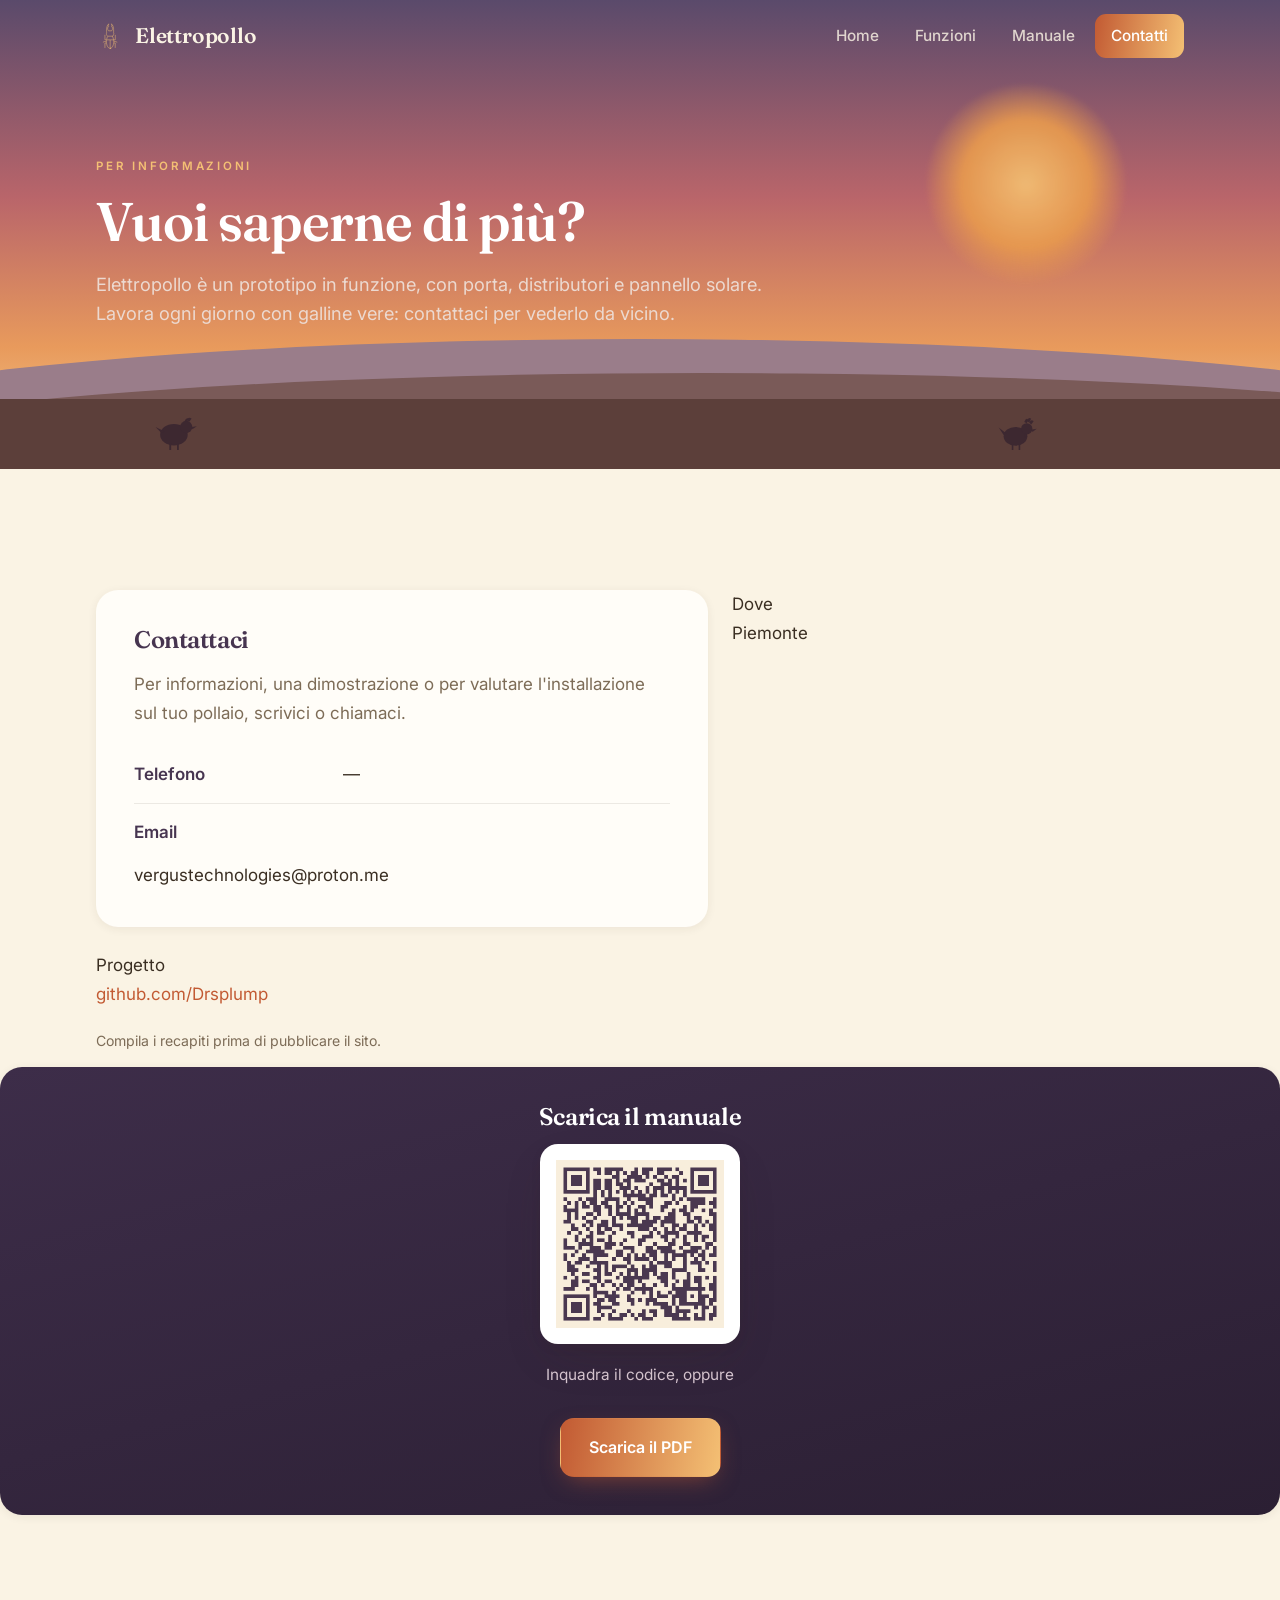
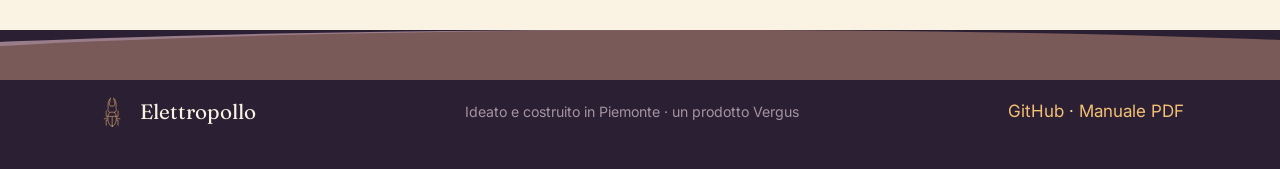
==== commit ca26309b: "Update contact section in contatti.html" ====
--- a/contatti.html
+++ b/contatti.html
@@ -13,7 +13,7 @@
 <body>
 <header class="nav" id="nav"><div class="inner"></div><div class="wrap"><a class="brand" href="index.html"><svg viewBox="0 0 440 636" class="beetle" aria-hidden="true"><path d="M233.0,599.5 L210.0,599.5 L204.0,597.5 L191.0,590.5 L172.5,572.0 L158.5,550.0 L148.5,525.0 L138.0,478.5 L108.0,478.5 L106.5,480.0 L106.5,589.0 L105.0,590.5 L103.5,589.0 L103.5,476.0 L105.0,474.5 L137.0,474.5 L138.5,473.0 L137.5,446.0 L136.0,444.5 L105.0,444.5 L65.0,458.5 L58.5,458.0 L60.0,455.5 L105.0,440.5 L136.0,440.5 L137.5,439.0 L139.5,413.0 L138.0,406.5 L103.5,406.0 L103.5,292.0 L106.5,292.0 L106.5,402.0 L108.0,403.5 L139.0,403.5 L141.5,401.0 L141.5,393.0 L151.5,359.0 L160.5,339.0 L168.5,327.0 L157.0,317.5 L147.5,306.0 L141.5,295.0 L136.5,278.0 L136.5,252.0 L143.5,232.0 L139.5,218.0 L141.5,146.0 L148.5,112.0 L155.5,91.0 L165.5,71.0 L176.5,55.0 L195.0,38.5 L198.5,41.0 L187.5,62.0 L177.5,89.0 L179.0,92.5 L187.5,96.0 L189.5,102.0 L176.5,115.0 L168.5,136.0 L168.5,160.0 L175.5,181.0 L188.0,198.5 L255.0,198.5 L269.5,178.0 L274.5,163.0 L274.5,133.0 L266.5,114.0 L257.5,107.0 L254.5,102.0 L254.5,98.0 L266.5,90.0 L254.5,59.0 L245.5,42.0 L245.5,40.0 L249.0,38.5 L268.5,57.0 L281.5,77.0 L293.5,107.0 L300.5,137.0 L303.5,162.0 L303.5,224.0 L300.5,233.0 L305.5,244.0 L307.5,255.0 L307.5,275.0 L305.5,286.0 L295.5,307.0 L275.5,328.0 L291.5,357.0 L304.0,403.5 L337.0,403.5 L338.5,402.0 L338.5,293.0 L340.0,291.5 L342.5,293.0 L342.5,404.0 L338.0,407.5 L305.0,406.5 L303.5,411.0 L305.5,415.0 L305.5,436.0 L308.0,440.5 L339.0,440.5 L384.5,457.0 L384.0,459.5 L378.0,458.5 L339.0,444.5 L308.0,444.5 L306.5,446.0 L305.5,473.0 L307.0,474.5 L339.0,474.5 L340.5,477.0 L340.5,587.0 L339.0,590.5 L336.5,586.0 L337.5,481.0 L335.0,478.5 L306.0,478.5 L303.5,481.0 L298.5,514.0 L291.5,535.0 L279.5,560.0 L261.0,583.5 L249.0,592.5 L233.0,599.5 Z M274.5,322.0 L280.0,318.5 L294.5,302.0 L304.5,274.0 L304.5,257.0 L296.5,232.0 L300.5,221.0 L300.5,167.0 L297.5,139.0 L290.5,109.0 L274.5,72.0 L266.5,60.0 L255.0,48.5 L253.5,50.0 L270.5,92.0 L268.0,95.5 L261.0,96.5 L258.5,99.0 L258.5,103.0 L267.0,109.5 L272.5,117.0 L279.5,143.0 L279.5,154.0 L274.5,175.0 L257.0,202.5 L187.0,202.5 L179.5,194.0 L169.5,176.0 L165.5,164.0 L164.5,140.0 L165.5,132.0 L172.5,115.0 L185.5,101.0 L184.0,97.5 L174.0,94.5 L173.5,92.0 L179.5,73.0 L190.5,49.0 L189.0,47.5 L175.5,62.0 L163.5,82.0 L149.5,122.0 L142.5,171.0 L142.5,217.0 L147.5,231.0 L139.5,255.0 L139.5,275.0 L142.5,288.0 L151.5,306.0 L168.0,321.5 L269.0,320.5 L271.0,322.5 L274.5,322.0 Z M221.5,596.0 L223.5,409.0 L222.0,407.5 L144.0,406.5 L140.5,439.0 L142.5,484.0 L149.5,517.0 L156.5,537.0 L172.5,566.0 L188.0,583.5 L206.0,594.5 L212.0,596.5 L221.5,596.0 Z M231.5,596.0 L248.0,589.5 L267.5,571.0 L280.5,551.0 L290.5,528.0 L297.5,504.0 L302.5,469.0 L302.5,422.0 L299.0,407.5 L226.0,407.5 L224.5,409.0 L225.5,595.0 L231.5,596.0 Z M298.5,403.0 L297.5,389.0 L290.5,364.0 L278.5,338.0 L269.0,323.5 L175.0,323.5 L158.5,351.0 L144.5,397.0 L146.0,403.5 L298.5,403.0 Z" fill="none" stroke="currentColor" stroke-width="6" stroke-linejoin="round" stroke-linecap="round"/></svg> Elettropollo</a><button class="menu-btn" id="menuBtn" aria-label="Menu" aria-expanded="false"><span></span><span></span><span></span></button><nav><a href="index.html">Home</a><a href="funzioni.html">Funzioni</a><a href="manuale.html">Manuale</a><a href="contatti.html" class="active">Contatti</a></nav></div></header>
 <section class="sky-sec" style="padding-top:150px"><div class="sky"><div class="grad-sky"></div><div class="sun"></div><div class="cloud c1"><svg xmlns="http://www.w3.org/2000/svg" viewBox="0 0 200 70" preserveAspectRatio="none"><path d="M20 55 Q5 55 5 42 Q5 30 20 30 Q22 14 40 16 Q48 4 64 10 Q78 2 90 14 Q108 8 112 24 Q130 20 132 36 Q148 36 148 50 Q148 58 134 58 Z" fill="currentColor"/></svg></div><div class="cloud c2"><svg xmlns="http://www.w3.org/2000/svg" viewBox="0 0 200 70" preserveAspectRatio="none"><path d="M20 55 Q5 55 5 42 Q5 30 20 30 Q22 14 40 16 Q48 4 64 10 Q78 2 90 14 Q108 8 112 24 Q130 20 132 36 Q148 36 148 50 Q148 58 134 58 Z" fill="currentColor"/></svg></div><div class="cloud c3"><svg xmlns="http://www.w3.org/2000/svg" viewBox="0 0 200 70" preserveAspectRatio="none"><path d="M20 55 Q5 55 5 42 Q5 30 20 30 Q22 14 40 16 Q48 4 64 10 Q78 2 90 14 Q108 8 112 24 Q130 20 132 36 Q148 36 148 50 Q148 58 134 58 Z" fill="currentColor"/></svg></div><div class="hills"><div class="hill h1"></div><div class="hill h2"></div><div class="hill h3"></div></div></div><div class="ground"><span class="hen" style="left:12%;bottom:10px;width:46px"><svg xmlns="http://www.w3.org/2000/svg" viewBox="0 0 60 60"><g fill="currentColor"><ellipse cx="26" cy="40" rx="18" ry="14"/><path d="M10 38 L2 30 L14 36 Z"/><circle cx="42" cy="30" r="8"/><path d="M40 22 q2-5 5-3 q-1 3-2 4 Z"/><path d="M43 21 q2-5 6-2 q-2 3-3 4 Z"/><path d="M49 30 l7-1 l-6 4 Z"/><rect x="20" y="52" width="2.4" height="8"/><rect x="30" y="52" width="2.4" height="8"/></g></svg></span><span class="hen" style="left:78%;bottom:10px;width:40px"><svg xmlns="http://www.w3.org/2000/svg" viewBox="0 0 64 64"><g fill="currentColor"><ellipse cx="28" cy="42" rx="19" ry="15"/><path d="M9 40 L1 28 L13 37 Z"/><circle cx="46" cy="30" r="9"/><path d="M42 19 q3-7 6-4 q-1 4-2 6 Z"/><path d="M46 18 q3-8 7-4 q-2 4-3 6 Z"/><path d="M50 20 q3-6 7-2 q-2 3-4 5 Z"/><path d="M54 31 l8-1 l-7 5 Z"/><path d="M44 38 q-3 4-1 6 q3-1 3-4 Z"/><rect x="22" y="55" width="2.6" height="9"/><rect x="33" y="55" width="2.6" height="9"/></g></svg></span></div><div class="wrap"><div class="section-head reveal"><span class="eyebrow">Per informazioni</span><h2>Vuoi saperne di pi&ugrave;?</h2><p>Elettropollo &egrave; un prototipo in funzione, con porta, distributori e pannello solare. Lavora ogni giorno con galline vere: contattaci per vederlo da vicino.</p></div></div></section>
-<section><div class="wrap"><div class="cards2"><div class="panel reveal"><h3>Contattaci</h3><p style="color:var(--grey)">Per informazioni, una dimostrazione o per valutare l'installazione sul tuo pollaio, scrivici o chiamaci.</p><div class="contact-list"><div class="row"><div class="k">Telefono</div><div>&mdash;</div></div><div class="row"><div class="k">Email</div>vergustechnologies@proton.me</div></div><div class="row"><div class="k">Dove</div><div>Piemonte</div></div><div class="row"><div class="k">Progetto</div><div><a href="https://github.com/Drsplump">github.com/Drsplump</a></div></div></div><p style="color:var(--grey);font-size:.88rem;margin-top:1.4em">Compila i recapiti prima di pubblicare il sito.</p></div><div class="panel qr-card reveal d1"><h3>Scarica il manuale</h3><div class="qbox"><img src="assets/qr.png" alt="QR per scaricare il manuale"></div><p>Inquadra il codice, oppure</p><a class="btn btn-primary" href="assets/Elettropollo_Manuale_Utente.pdf" style="margin-top:14px">Scarica il PDF</a></div></div></div></section>
+<section><div class="wrap"><div class="cards2"><div class="panel reveal"><h3>Contattaci</h3><p style="color:var(--grey)">Per informazioni, una dimostrazione o per valutare l'installazione sul tuo pollaio, scrivici o chiamaci.</p><div class="contact-list"><div class="row"><div class="k">Telefono</div><div>&mdash;</div></div><div class="row"><div class="k">Email</div></div>vergustechnologies@proton.me</div></div><div class="row"><div class="k">Dove</div><div>Piemonte</div></div><div class="row"><div class="k">Progetto</div><div><a href="https://github.com/Drsplump">github.com/Drsplump</a></div></div></div><p style="color:var(--grey);font-size:.88rem;margin-top:1.4em">Compila i recapiti prima di pubblicare il sito.</p></div><div class="panel qr-card reveal d1"><h3>Scarica il manuale</h3><div class="qbox"><img src="assets/qr.png" alt="QR per scaricare il manuale"></div><p>Inquadra il codice, oppure</p><a class="btn btn-primary" href="assets/Elettropollo_Manuale_Utente.pdf" style="margin-top:14px">Scarica il PDF</a></div></div></div></section>
 <footer><div class="fhills"><div class="hills"><div class="hill h1"></div><div class="hill h2"></div></div></div><div class="wrap"><div class="fbrand"><svg viewBox="0 0 440 636" class="beetle" aria-hidden="true"><path d="M233.0,599.5 L210.0,599.5 L204.0,597.5 L191.0,590.5 L172.5,572.0 L158.5,550.0 L148.5,525.0 L138.0,478.5 L108.0,478.5 L106.5,480.0 L106.5,589.0 L105.0,590.5 L103.5,589.0 L103.5,476.0 L105.0,474.5 L137.0,474.5 L138.5,473.0 L137.5,446.0 L136.0,444.5 L105.0,444.5 L65.0,458.5 L58.5,458.0 L60.0,455.5 L105.0,440.5 L136.0,440.5 L137.5,439.0 L139.5,413.0 L138.0,406.5 L103.5,406.0 L103.5,292.0 L106.5,292.0 L106.5,402.0 L108.0,403.5 L139.0,403.5 L141.5,401.0 L141.5,393.0 L151.5,359.0 L160.5,339.0 L168.5,327.0 L157.0,317.5 L147.5,306.0 L141.5,295.0 L136.5,278.0 L136.5,252.0 L143.5,232.0 L139.5,218.0 L141.5,146.0 L148.5,112.0 L155.5,91.0 L165.5,71.0 L176.5,55.0 L195.0,38.5 L198.5,41.0 L187.5,62.0 L177.5,89.0 L179.0,92.5 L187.5,96.0 L189.5,102.0 L176.5,115.0 L168.5,136.0 L168.5,160.0 L175.5,181.0 L188.0,198.5 L255.0,198.5 L269.5,178.0 L274.5,163.0 L274.5,133.0 L266.5,114.0 L257.5,107.0 L254.5,102.0 L254.5,98.0 L266.5,90.0 L254.5,59.0 L245.5,42.0 L245.5,40.0 L249.0,38.5 L268.5,57.0 L281.5,77.0 L293.5,107.0 L300.5,137.0 L303.5,162.0 L303.5,224.0 L300.5,233.0 L305.5,244.0 L307.5,255.0 L307.5,275.0 L305.5,286.0 L295.5,307.0 L275.5,328.0 L291.5,357.0 L304.0,403.5 L337.0,403.5 L338.5,402.0 L338.5,293.0 L340.0,291.5 L342.5,293.0 L342.5,404.0 L338.0,407.5 L305.0,406.5 L303.5,411.0 L305.5,415.0 L305.5,436.0 L308.0,440.5 L339.0,440.5 L384.5,457.0 L384.0,459.5 L378.0,458.5 L339.0,444.5 L308.0,444.5 L306.5,446.0 L305.5,473.0 L307.0,474.5 L339.0,474.5 L340.5,477.0 L340.5,587.0 L339.0,590.5 L336.5,586.0 L337.5,481.0 L335.0,478.5 L306.0,478.5 L303.5,481.0 L298.5,514.0 L291.5,535.0 L279.5,560.0 L261.0,583.5 L249.0,592.5 L233.0,599.5 Z M274.5,322.0 L280.0,318.5 L294.5,302.0 L304.5,274.0 L304.5,257.0 L296.5,232.0 L300.5,221.0 L300.5,167.0 L297.5,139.0 L290.5,109.0 L274.5,72.0 L266.5,60.0 L255.0,48.5 L253.5,50.0 L270.5,92.0 L268.0,95.5 L261.0,96.5 L258.5,99.0 L258.5,103.0 L267.0,109.5 L272.5,117.0 L279.5,143.0 L279.5,154.0 L274.5,175.0 L257.0,202.5 L187.0,202.5 L179.5,194.0 L169.5,176.0 L165.5,164.0 L164.5,140.0 L165.5,132.0 L172.5,115.0 L185.5,101.0 L184.0,97.5 L174.0,94.5 L173.5,92.0 L179.5,73.0 L190.5,49.0 L189.0,47.5 L175.5,62.0 L163.5,82.0 L149.5,122.0 L142.5,171.0 L142.5,217.0 L147.5,231.0 L139.5,255.0 L139.5,275.0 L142.5,288.0 L151.5,306.0 L168.0,321.5 L269.0,320.5 L271.0,322.5 L274.5,322.0 Z M221.5,596.0 L223.5,409.0 L222.0,407.5 L144.0,406.5 L140.5,439.0 L142.5,484.0 L149.5,517.0 L156.5,537.0 L172.5,566.0 L188.0,583.5 L206.0,594.5 L212.0,596.5 L221.5,596.0 Z M231.5,596.0 L248.0,589.5 L267.5,571.0 L280.5,551.0 L290.5,528.0 L297.5,504.0 L302.5,469.0 L302.5,422.0 L299.0,407.5 L226.0,407.5 L224.5,409.0 L225.5,595.0 L231.5,596.0 Z M298.5,403.0 L297.5,389.0 L290.5,364.0 L278.5,338.0 L269.0,323.5 L175.0,323.5 L158.5,351.0 L144.5,397.0 L146.0,403.5 L298.5,403.0 Z" fill="none" stroke="currentColor" stroke-width="6" stroke-linejoin="round" stroke-linecap="round"/></svg> Elettropollo</div><div><small>Ideato e costruito in Piemonte &middot; un prodotto Vergus</small></div><div><a href="https://github.com/Drsplump">GitHub</a> &middot; <a href="assets/Elettropollo_Manuale_Utente.pdf">Manuale PDF</a></div></div></footer>
 <script>const nv=document.getElementById("nav");const os=()=>{if(scrollY>40)nv.classList.add("solid");else nv.classList.remove("solid")};os();addEventListener("scroll",os,{passive:true});const mb=document.getElementById("menuBtn");if(mb){mb.addEventListener("click",()=>{const o=nv.classList.toggle("open");mb.setAttribute("aria-expanded",o);});nv.querySelectorAll("nav a").forEach(a=>a.addEventListener("click",()=>{nv.classList.remove("open");mb.setAttribute("aria-expanded","false");}));}const io=new IntersectionObserver(e=>e.forEach(x=>{if(x.isIntersecting)x.target.classList.add("in")}),{threshold:.1});document.querySelectorAll(".reveal").forEach(el=>io.observe(el));const hp=document.querySelector(".hero .photo");if(hp&&!matchMedia("(prefers-reduced-motion:reduce)").matches)addEventListener("scroll",()=>{if(scrollY<innerHeight)hp.style.transform="translateY("+(scrollY*0.12)+"px)"},{passive:true});</script>
 </body></html>
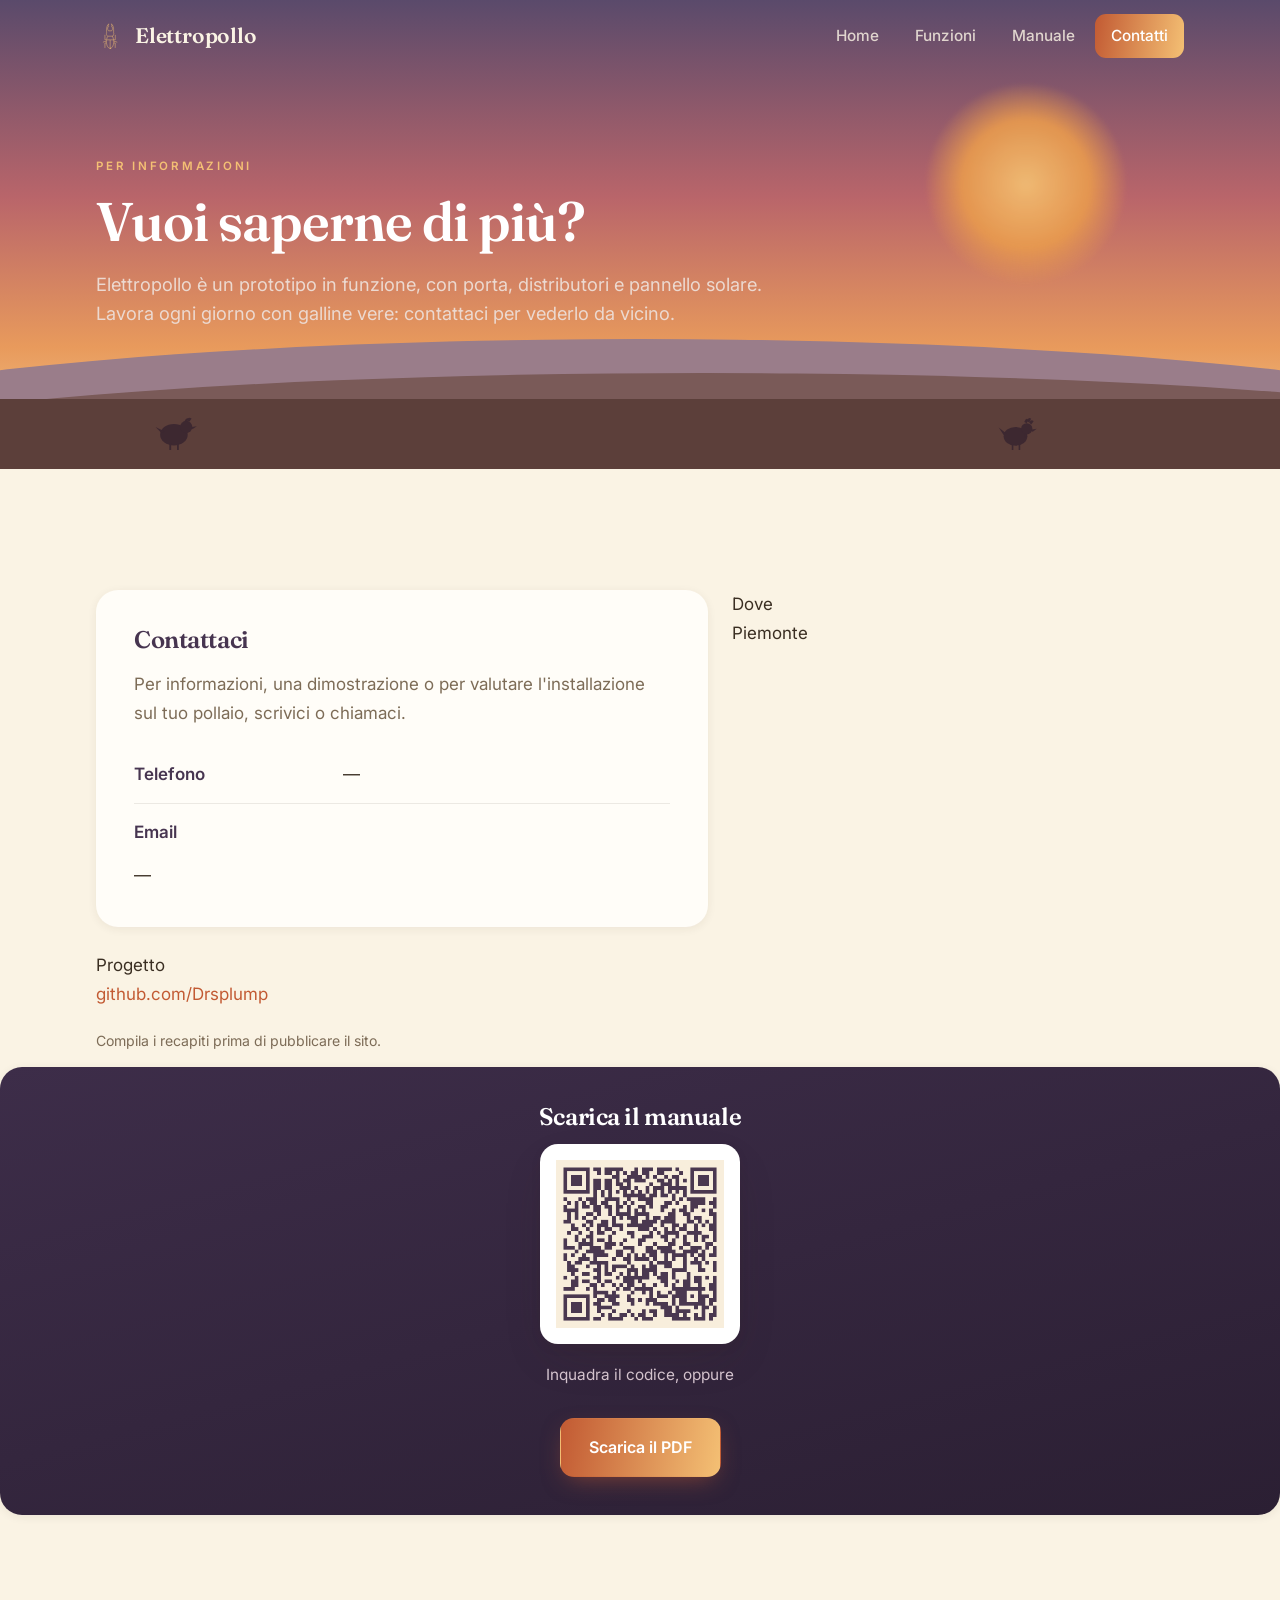
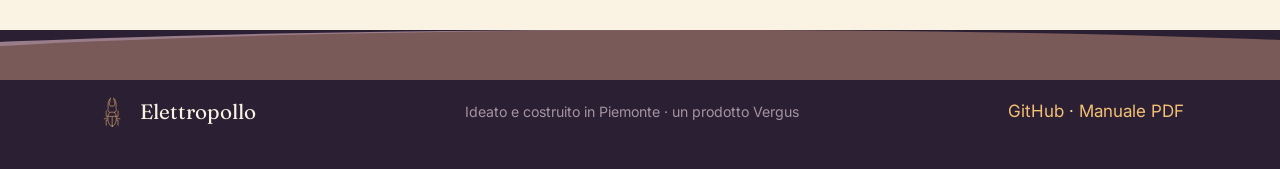
==== commit 7c30f0cc: "Update contact section with new details" ====
--- a/contatti.html
+++ b/contatti.html
@@ -13,7 +13,7 @@
 <body>
 <header class="nav" id="nav"><div class="inner"></div><div class="wrap"><a class="brand" href="index.html"><svg viewBox="0 0 440 636" class="beetle" aria-hidden="true"><path d="M233.0,599.5 L210.0,599.5 L204.0,597.5 L191.0,590.5 L172.5,572.0 L158.5,550.0 L148.5,525.0 L138.0,478.5 L108.0,478.5 L106.5,480.0 L106.5,589.0 L105.0,590.5 L103.5,589.0 L103.5,476.0 L105.0,474.5 L137.0,474.5 L138.5,473.0 L137.5,446.0 L136.0,444.5 L105.0,444.5 L65.0,458.5 L58.5,458.0 L60.0,455.5 L105.0,440.5 L136.0,440.5 L137.5,439.0 L139.5,413.0 L138.0,406.5 L103.5,406.0 L103.5,292.0 L106.5,292.0 L106.5,402.0 L108.0,403.5 L139.0,403.5 L141.5,401.0 L141.5,393.0 L151.5,359.0 L160.5,339.0 L168.5,327.0 L157.0,317.5 L147.5,306.0 L141.5,295.0 L136.5,278.0 L136.5,252.0 L143.5,232.0 L139.5,218.0 L141.5,146.0 L148.5,112.0 L155.5,91.0 L165.5,71.0 L176.5,55.0 L195.0,38.5 L198.5,41.0 L187.5,62.0 L177.5,89.0 L179.0,92.5 L187.5,96.0 L189.5,102.0 L176.5,115.0 L168.5,136.0 L168.5,160.0 L175.5,181.0 L188.0,198.5 L255.0,198.5 L269.5,178.0 L274.5,163.0 L274.5,133.0 L266.5,114.0 L257.5,107.0 L254.5,102.0 L254.5,98.0 L266.5,90.0 L254.5,59.0 L245.5,42.0 L245.5,40.0 L249.0,38.5 L268.5,57.0 L281.5,77.0 L293.5,107.0 L300.5,137.0 L303.5,162.0 L303.5,224.0 L300.5,233.0 L305.5,244.0 L307.5,255.0 L307.5,275.0 L305.5,286.0 L295.5,307.0 L275.5,328.0 L291.5,357.0 L304.0,403.5 L337.0,403.5 L338.5,402.0 L338.5,293.0 L340.0,291.5 L342.5,293.0 L342.5,404.0 L338.0,407.5 L305.0,406.5 L303.5,411.0 L305.5,415.0 L305.5,436.0 L308.0,440.5 L339.0,440.5 L384.5,457.0 L384.0,459.5 L378.0,458.5 L339.0,444.5 L308.0,444.5 L306.5,446.0 L305.5,473.0 L307.0,474.5 L339.0,474.5 L340.5,477.0 L340.5,587.0 L339.0,590.5 L336.5,586.0 L337.5,481.0 L335.0,478.5 L306.0,478.5 L303.5,481.0 L298.5,514.0 L291.5,535.0 L279.5,560.0 L261.0,583.5 L249.0,592.5 L233.0,599.5 Z M274.5,322.0 L280.0,318.5 L294.5,302.0 L304.5,274.0 L304.5,257.0 L296.5,232.0 L300.5,221.0 L300.5,167.0 L297.5,139.0 L290.5,109.0 L274.5,72.0 L266.5,60.0 L255.0,48.5 L253.5,50.0 L270.5,92.0 L268.0,95.5 L261.0,96.5 L258.5,99.0 L258.5,103.0 L267.0,109.5 L272.5,117.0 L279.5,143.0 L279.5,154.0 L274.5,175.0 L257.0,202.5 L187.0,202.5 L179.5,194.0 L169.5,176.0 L165.5,164.0 L164.5,140.0 L165.5,132.0 L172.5,115.0 L185.5,101.0 L184.0,97.5 L174.0,94.5 L173.5,92.0 L179.5,73.0 L190.5,49.0 L189.0,47.5 L175.5,62.0 L163.5,82.0 L149.5,122.0 L142.5,171.0 L142.5,217.0 L147.5,231.0 L139.5,255.0 L139.5,275.0 L142.5,288.0 L151.5,306.0 L168.0,321.5 L269.0,320.5 L271.0,322.5 L274.5,322.0 Z M221.5,596.0 L223.5,409.0 L222.0,407.5 L144.0,406.5 L140.5,439.0 L142.5,484.0 L149.5,517.0 L156.5,537.0 L172.5,566.0 L188.0,583.5 L206.0,594.5 L212.0,596.5 L221.5,596.0 Z M231.5,596.0 L248.0,589.5 L267.5,571.0 L280.5,551.0 L290.5,528.0 L297.5,504.0 L302.5,469.0 L302.5,422.0 L299.0,407.5 L226.0,407.5 L224.5,409.0 L225.5,595.0 L231.5,596.0 Z M298.5,403.0 L297.5,389.0 L290.5,364.0 L278.5,338.0 L269.0,323.5 L175.0,323.5 L158.5,351.0 L144.5,397.0 L146.0,403.5 L298.5,403.0 Z" fill="none" stroke="currentColor" stroke-width="6" stroke-linejoin="round" stroke-linecap="round"/></svg> Elettropollo</a><button class="menu-btn" id="menuBtn" aria-label="Menu" aria-expanded="false"><span></span><span></span><span></span></button><nav><a href="index.html">Home</a><a href="funzioni.html">Funzioni</a><a href="manuale.html">Manuale</a><a href="contatti.html" class="active">Contatti</a></nav></div></header>
 <section class="sky-sec" style="padding-top:150px"><div class="sky"><div class="grad-sky"></div><div class="sun"></div><div class="cloud c1"><svg xmlns="http://www.w3.org/2000/svg" viewBox="0 0 200 70" preserveAspectRatio="none"><path d="M20 55 Q5 55 5 42 Q5 30 20 30 Q22 14 40 16 Q48 4 64 10 Q78 2 90 14 Q108 8 112 24 Q130 20 132 36 Q148 36 148 50 Q148 58 134 58 Z" fill="currentColor"/></svg></div><div class="cloud c2"><svg xmlns="http://www.w3.org/2000/svg" viewBox="0 0 200 70" preserveAspectRatio="none"><path d="M20 55 Q5 55 5 42 Q5 30 20 30 Q22 14 40 16 Q48 4 64 10 Q78 2 90 14 Q108 8 112 24 Q130 20 132 36 Q148 36 148 50 Q148 58 134 58 Z" fill="currentColor"/></svg></div><div class="cloud c3"><svg xmlns="http://www.w3.org/2000/svg" viewBox="0 0 200 70" preserveAspectRatio="none"><path d="M20 55 Q5 55 5 42 Q5 30 20 30 Q22 14 40 16 Q48 4 64 10 Q78 2 90 14 Q108 8 112 24 Q130 20 132 36 Q148 36 148 50 Q148 58 134 58 Z" fill="currentColor"/></svg></div><div class="hills"><div class="hill h1"></div><div class="hill h2"></div><div class="hill h3"></div></div></div><div class="ground"><span class="hen" style="left:12%;bottom:10px;width:46px"><svg xmlns="http://www.w3.org/2000/svg" viewBox="0 0 60 60"><g fill="currentColor"><ellipse cx="26" cy="40" rx="18" ry="14"/><path d="M10 38 L2 30 L14 36 Z"/><circle cx="42" cy="30" r="8"/><path d="M40 22 q2-5 5-3 q-1 3-2 4 Z"/><path d="M43 21 q2-5 6-2 q-2 3-3 4 Z"/><path d="M49 30 l7-1 l-6 4 Z"/><rect x="20" y="52" width="2.4" height="8"/><rect x="30" y="52" width="2.4" height="8"/></g></svg></span><span class="hen" style="left:78%;bottom:10px;width:40px"><svg xmlns="http://www.w3.org/2000/svg" viewBox="0 0 64 64"><g fill="currentColor"><ellipse cx="28" cy="42" rx="19" ry="15"/><path d="M9 40 L1 28 L13 37 Z"/><circle cx="46" cy="30" r="9"/><path d="M42 19 q3-7 6-4 q-1 4-2 6 Z"/><path d="M46 18 q3-8 7-4 q-2 4-3 6 Z"/><path d="M50 20 q3-6 7-2 q-2 3-4 5 Z"/><path d="M54 31 l8-1 l-7 5 Z"/><path d="M44 38 q-3 4-1 6 q3-1 3-4 Z"/><rect x="22" y="55" width="2.6" height="9"/><rect x="33" y="55" width="2.6" height="9"/></g></svg></span></div><div class="wrap"><div class="section-head reveal"><span class="eyebrow">Per informazioni</span><h2>Vuoi saperne di pi&ugrave;?</h2><p>Elettropollo &egrave; un prototipo in funzione, con porta, distributori e pannello solare. Lavora ogni giorno con galline vere: contattaci per vederlo da vicino.</p></div></div></section>
-<section><div class="wrap"><div class="cards2"><div class="panel reveal"><h3>Contattaci</h3><p style="color:var(--grey)">Per informazioni, una dimostrazione o per valutare l'installazione sul tuo pollaio, scrivici o chiamaci.</p><div class="contact-list"><div class="row"><div class="k">Telefono</div><div>&mdash;</div></div><div class="row"><div class="k">Email</div></div>vergustechnologies@proton.me</div></div><div class="row"><div class="k">Dove</div><div>Piemonte</div></div><div class="row"><div class="k">Progetto</div><div><a href="https://github.com/Drsplump">github.com/Drsplump</a></div></div></div><p style="color:var(--grey);font-size:.88rem;margin-top:1.4em">Compila i recapiti prima di pubblicare il sito.</p></div><div class="panel qr-card reveal d1"><h3>Scarica il manuale</h3><div class="qbox"><img src="assets/qr.png" alt="QR per scaricare il manuale"></div><p>Inquadra il codice, oppure</p><a class="btn btn-primary" href="assets/Elettropollo_Manuale_Utente.pdf" style="margin-top:14px">Scarica il PDF</a></div></div></div></section>
+<section><div class="wrap"><div class="cards2"><div class="panel reveal"><h3>Contattaci</h3><p style="color:var(--grey)">Per informazioni, una dimostrazione o per valutare l'installazione sul tuo pollaio, scrivici o chiamaci.</p><div class="contact-list"><div class="row"><div class="k">Telefono</div><div>&mdash;</div></div><div class="row"><div class="k">Email</div></div>&mdash;</div></div><div class="row"><div class="k">Dove</div><div>Piemonte</div></div><div class="row"><div class="k">Progetto</div><div><a href="https://github.com/Drsplump">github.com/Drsplump</a></div></div></div><p style="color:var(--grey);font-size:.88rem;margin-top:1.4em">Compila i recapiti prima di pubblicare il sito.</p></div><div class="panel qr-card reveal d1"><h3>Scarica il manuale</h3><div class="qbox"><img src="assets/qr.png" alt="QR per scaricare il manuale"></div><p>Inquadra il codice, oppure</p><a class="btn btn-primary" href="assets/Elettropollo_Manuale_Utente.pdf" style="margin-top:14px">Scarica il PDF</a></div></div></div></section>
 <footer><div class="fhills"><div class="hills"><div class="hill h1"></div><div class="hill h2"></div></div></div><div class="wrap"><div class="fbrand"><svg viewBox="0 0 440 636" class="beetle" aria-hidden="true"><path d="M233.0,599.5 L210.0,599.5 L204.0,597.5 L191.0,590.5 L172.5,572.0 L158.5,550.0 L148.5,525.0 L138.0,478.5 L108.0,478.5 L106.5,480.0 L106.5,589.0 L105.0,590.5 L103.5,589.0 L103.5,476.0 L105.0,474.5 L137.0,474.5 L138.5,473.0 L137.5,446.0 L136.0,444.5 L105.0,444.5 L65.0,458.5 L58.5,458.0 L60.0,455.5 L105.0,440.5 L136.0,440.5 L137.5,439.0 L139.5,413.0 L138.0,406.5 L103.5,406.0 L103.5,292.0 L106.5,292.0 L106.5,402.0 L108.0,403.5 L139.0,403.5 L141.5,401.0 L141.5,393.0 L151.5,359.0 L160.5,339.0 L168.5,327.0 L157.0,317.5 L147.5,306.0 L141.5,295.0 L136.5,278.0 L136.5,252.0 L143.5,232.0 L139.5,218.0 L141.5,146.0 L148.5,112.0 L155.5,91.0 L165.5,71.0 L176.5,55.0 L195.0,38.5 L198.5,41.0 L187.5,62.0 L177.5,89.0 L179.0,92.5 L187.5,96.0 L189.5,102.0 L176.5,115.0 L168.5,136.0 L168.5,160.0 L175.5,181.0 L188.0,198.5 L255.0,198.5 L269.5,178.0 L274.5,163.0 L274.5,133.0 L266.5,114.0 L257.5,107.0 L254.5,102.0 L254.5,98.0 L266.5,90.0 L254.5,59.0 L245.5,42.0 L245.5,40.0 L249.0,38.5 L268.5,57.0 L281.5,77.0 L293.5,107.0 L300.5,137.0 L303.5,162.0 L303.5,224.0 L300.5,233.0 L305.5,244.0 L307.5,255.0 L307.5,275.0 L305.5,286.0 L295.5,307.0 L275.5,328.0 L291.5,357.0 L304.0,403.5 L337.0,403.5 L338.5,402.0 L338.5,293.0 L340.0,291.5 L342.5,293.0 L342.5,404.0 L338.0,407.5 L305.0,406.5 L303.5,411.0 L305.5,415.0 L305.5,436.0 L308.0,440.5 L339.0,440.5 L384.5,457.0 L384.0,459.5 L378.0,458.5 L339.0,444.5 L308.0,444.5 L306.5,446.0 L305.5,473.0 L307.0,474.5 L339.0,474.5 L340.5,477.0 L340.5,587.0 L339.0,590.5 L336.5,586.0 L337.5,481.0 L335.0,478.5 L306.0,478.5 L303.5,481.0 L298.5,514.0 L291.5,535.0 L279.5,560.0 L261.0,583.5 L249.0,592.5 L233.0,599.5 Z M274.5,322.0 L280.0,318.5 L294.5,302.0 L304.5,274.0 L304.5,257.0 L296.5,232.0 L300.5,221.0 L300.5,167.0 L297.5,139.0 L290.5,109.0 L274.5,72.0 L266.5,60.0 L255.0,48.5 L253.5,50.0 L270.5,92.0 L268.0,95.5 L261.0,96.5 L258.5,99.0 L258.5,103.0 L267.0,109.5 L272.5,117.0 L279.5,143.0 L279.5,154.0 L274.5,175.0 L257.0,202.5 L187.0,202.5 L179.5,194.0 L169.5,176.0 L165.5,164.0 L164.5,140.0 L165.5,132.0 L172.5,115.0 L185.5,101.0 L184.0,97.5 L174.0,94.5 L173.5,92.0 L179.5,73.0 L190.5,49.0 L189.0,47.5 L175.5,62.0 L163.5,82.0 L149.5,122.0 L142.5,171.0 L142.5,217.0 L147.5,231.0 L139.5,255.0 L139.5,275.0 L142.5,288.0 L151.5,306.0 L168.0,321.5 L269.0,320.5 L271.0,322.5 L274.5,322.0 Z M221.5,596.0 L223.5,409.0 L222.0,407.5 L144.0,406.5 L140.5,439.0 L142.5,484.0 L149.5,517.0 L156.5,537.0 L172.5,566.0 L188.0,583.5 L206.0,594.5 L212.0,596.5 L221.5,596.0 Z M231.5,596.0 L248.0,589.5 L267.5,571.0 L280.5,551.0 L290.5,528.0 L297.5,504.0 L302.5,469.0 L302.5,422.0 L299.0,407.5 L226.0,407.5 L224.5,409.0 L225.5,595.0 L231.5,596.0 Z M298.5,403.0 L297.5,389.0 L290.5,364.0 L278.5,338.0 L269.0,323.5 L175.0,323.5 L158.5,351.0 L144.5,397.0 L146.0,403.5 L298.5,403.0 Z" fill="none" stroke="currentColor" stroke-width="6" stroke-linejoin="round" stroke-linecap="round"/></svg> Elettropollo</div><div><small>Ideato e costruito in Piemonte &middot; un prodotto Vergus</small></div><div><a href="https://github.com/Drsplump">GitHub</a> &middot; <a href="assets/Elettropollo_Manuale_Utente.pdf">Manuale PDF</a></div></div></footer>
 <script>const nv=document.getElementById("nav");const os=()=>{if(scrollY>40)nv.classList.add("solid");else nv.classList.remove("solid")};os();addEventListener("scroll",os,{passive:true});const mb=document.getElementById("menuBtn");if(mb){mb.addEventListener("click",()=>{const o=nv.classList.toggle("open");mb.setAttribute("aria-expanded",o);});nv.querySelectorAll("nav a").forEach(a=>a.addEventListener("click",()=>{nv.classList.remove("open");mb.setAttribute("aria-expanded","false");}));}const io=new IntersectionObserver(e=>e.forEach(x=>{if(x.isIntersecting)x.target.classList.add("in")}),{threshold:.1});document.querySelectorAll(".reveal").forEach(el=>io.observe(el));const hp=document.querySelector(".hero .photo");if(hp&&!matchMedia("(prefers-reduced-motion:reduce)").matches)addEventListener("scroll",()=>{if(scrollY<innerHeight)hp.style.transform="translateY("+(scrollY*0.12)+"px)"},{passive:true});</script>
 </body></html>
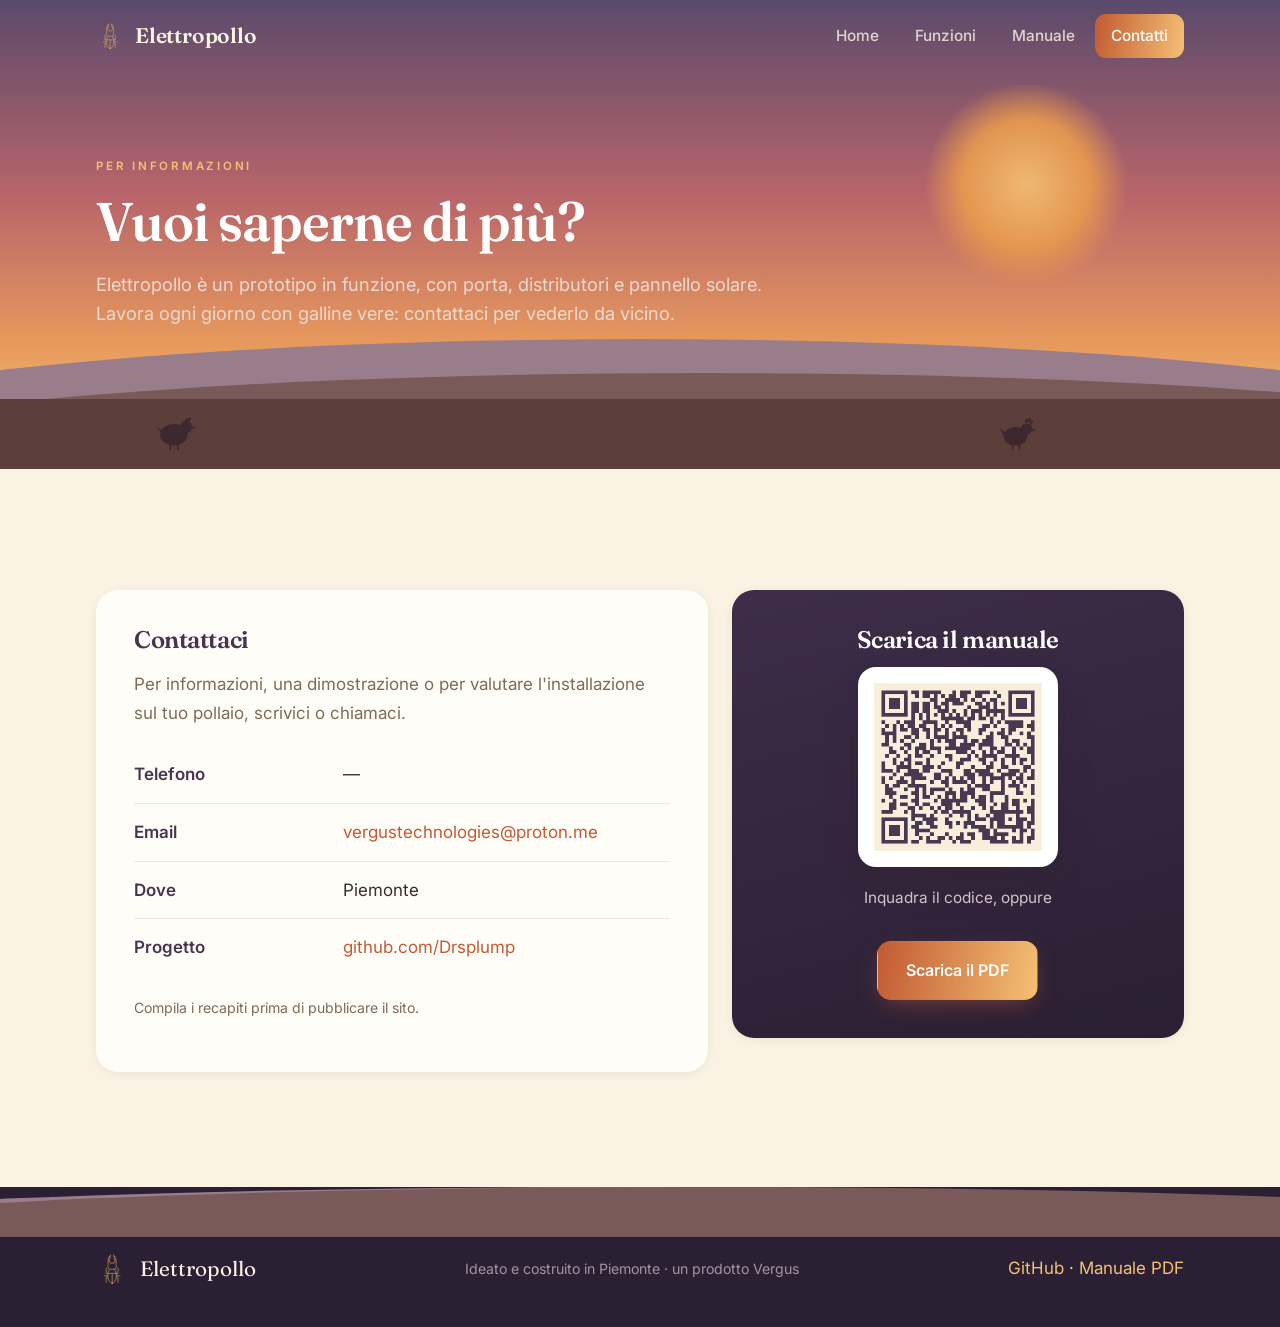
==== commit 6339e447: "Add email contact vergustechnologies@proton.me Co-Authored-By: Claude Sonnet 4.6 <noreply@anthropic." ====
--- a/contatti.html
+++ b/contatti.html
@@ -13,7 +13,7 @@
 <body>
 <header class="nav" id="nav"><div class="inner"></div><div class="wrap"><a class="brand" href="index.html"><svg viewBox="0 0 440 636" class="beetle" aria-hidden="true"><path d="M233.0,599.5 L210.0,599.5 L204.0,597.5 L191.0,590.5 L172.5,572.0 L158.5,550.0 L148.5,525.0 L138.0,478.5 L108.0,478.5 L106.5,480.0 L106.5,589.0 L105.0,590.5 L103.5,589.0 L103.5,476.0 L105.0,474.5 L137.0,474.5 L138.5,473.0 L137.5,446.0 L136.0,444.5 L105.0,444.5 L65.0,458.5 L58.5,458.0 L60.0,455.5 L105.0,440.5 L136.0,440.5 L137.5,439.0 L139.5,413.0 L138.0,406.5 L103.5,406.0 L103.5,292.0 L106.5,292.0 L106.5,402.0 L108.0,403.5 L139.0,403.5 L141.5,401.0 L141.5,393.0 L151.5,359.0 L160.5,339.0 L168.5,327.0 L157.0,317.5 L147.5,306.0 L141.5,295.0 L136.5,278.0 L136.5,252.0 L143.5,232.0 L139.5,218.0 L141.5,146.0 L148.5,112.0 L155.5,91.0 L165.5,71.0 L176.5,55.0 L195.0,38.5 L198.5,41.0 L187.5,62.0 L177.5,89.0 L179.0,92.5 L187.5,96.0 L189.5,102.0 L176.5,115.0 L168.5,136.0 L168.5,160.0 L175.5,181.0 L188.0,198.5 L255.0,198.5 L269.5,178.0 L274.5,163.0 L274.5,133.0 L266.5,114.0 L257.5,107.0 L254.5,102.0 L254.5,98.0 L266.5,90.0 L254.5,59.0 L245.5,42.0 L245.5,40.0 L249.0,38.5 L268.5,57.0 L281.5,77.0 L293.5,107.0 L300.5,137.0 L303.5,162.0 L303.5,224.0 L300.5,233.0 L305.5,244.0 L307.5,255.0 L307.5,275.0 L305.5,286.0 L295.5,307.0 L275.5,328.0 L291.5,357.0 L304.0,403.5 L337.0,403.5 L338.5,402.0 L338.5,293.0 L340.0,291.5 L342.5,293.0 L342.5,404.0 L338.0,407.5 L305.0,406.5 L303.5,411.0 L305.5,415.0 L305.5,436.0 L308.0,440.5 L339.0,440.5 L384.5,457.0 L384.0,459.5 L378.0,458.5 L339.0,444.5 L308.0,444.5 L306.5,446.0 L305.5,473.0 L307.0,474.5 L339.0,474.5 L340.5,477.0 L340.5,587.0 L339.0,590.5 L336.5,586.0 L337.5,481.0 L335.0,478.5 L306.0,478.5 L303.5,481.0 L298.5,514.0 L291.5,535.0 L279.5,560.0 L261.0,583.5 L249.0,592.5 L233.0,599.5 Z M274.5,322.0 L280.0,318.5 L294.5,302.0 L304.5,274.0 L304.5,257.0 L296.5,232.0 L300.5,221.0 L300.5,167.0 L297.5,139.0 L290.5,109.0 L274.5,72.0 L266.5,60.0 L255.0,48.5 L253.5,50.0 L270.5,92.0 L268.0,95.5 L261.0,96.5 L258.5,99.0 L258.5,103.0 L267.0,109.5 L272.5,117.0 L279.5,143.0 L279.5,154.0 L274.5,175.0 L257.0,202.5 L187.0,202.5 L179.5,194.0 L169.5,176.0 L165.5,164.0 L164.5,140.0 L165.5,132.0 L172.5,115.0 L185.5,101.0 L184.0,97.5 L174.0,94.5 L173.5,92.0 L179.5,73.0 L190.5,49.0 L189.0,47.5 L175.5,62.0 L163.5,82.0 L149.5,122.0 L142.5,171.0 L142.5,217.0 L147.5,231.0 L139.5,255.0 L139.5,275.0 L142.5,288.0 L151.5,306.0 L168.0,321.5 L269.0,320.5 L271.0,322.5 L274.5,322.0 Z M221.5,596.0 L223.5,409.0 L222.0,407.5 L144.0,406.5 L140.5,439.0 L142.5,484.0 L149.5,517.0 L156.5,537.0 L172.5,566.0 L188.0,583.5 L206.0,594.5 L212.0,596.5 L221.5,596.0 Z M231.5,596.0 L248.0,589.5 L267.5,571.0 L280.5,551.0 L290.5,528.0 L297.5,504.0 L302.5,469.0 L302.5,422.0 L299.0,407.5 L226.0,407.5 L224.5,409.0 L225.5,595.0 L231.5,596.0 Z M298.5,403.0 L297.5,389.0 L290.5,364.0 L278.5,338.0 L269.0,323.5 L175.0,323.5 L158.5,351.0 L144.5,397.0 L146.0,403.5 L298.5,403.0 Z" fill="none" stroke="currentColor" stroke-width="6" stroke-linejoin="round" stroke-linecap="round"/></svg> Elettropollo</a><button class="menu-btn" id="menuBtn" aria-label="Menu" aria-expanded="false"><span></span><span></span><span></span></button><nav><a href="index.html">Home</a><a href="funzioni.html">Funzioni</a><a href="manuale.html">Manuale</a><a href="contatti.html" class="active">Contatti</a></nav></div></header>
 <section class="sky-sec" style="padding-top:150px"><div class="sky"><div class="grad-sky"></div><div class="sun"></div><div class="cloud c1"><svg xmlns="http://www.w3.org/2000/svg" viewBox="0 0 200 70" preserveAspectRatio="none"><path d="M20 55 Q5 55 5 42 Q5 30 20 30 Q22 14 40 16 Q48 4 64 10 Q78 2 90 14 Q108 8 112 24 Q130 20 132 36 Q148 36 148 50 Q148 58 134 58 Z" fill="currentColor"/></svg></div><div class="cloud c2"><svg xmlns="http://www.w3.org/2000/svg" viewBox="0 0 200 70" preserveAspectRatio="none"><path d="M20 55 Q5 55 5 42 Q5 30 20 30 Q22 14 40 16 Q48 4 64 10 Q78 2 90 14 Q108 8 112 24 Q130 20 132 36 Q148 36 148 50 Q148 58 134 58 Z" fill="currentColor"/></svg></div><div class="cloud c3"><svg xmlns="http://www.w3.org/2000/svg" viewBox="0 0 200 70" preserveAspectRatio="none"><path d="M20 55 Q5 55 5 42 Q5 30 20 30 Q22 14 40 16 Q48 4 64 10 Q78 2 90 14 Q108 8 112 24 Q130 20 132 36 Q148 36 148 50 Q148 58 134 58 Z" fill="currentColor"/></svg></div><div class="hills"><div class="hill h1"></div><div class="hill h2"></div><div class="hill h3"></div></div></div><div class="ground"><span class="hen" style="left:12%;bottom:10px;width:46px"><svg xmlns="http://www.w3.org/2000/svg" viewBox="0 0 60 60"><g fill="currentColor"><ellipse cx="26" cy="40" rx="18" ry="14"/><path d="M10 38 L2 30 L14 36 Z"/><circle cx="42" cy="30" r="8"/><path d="M40 22 q2-5 5-3 q-1 3-2 4 Z"/><path d="M43 21 q2-5 6-2 q-2 3-3 4 Z"/><path d="M49 30 l7-1 l-6 4 Z"/><rect x="20" y="52" width="2.4" height="8"/><rect x="30" y="52" width="2.4" height="8"/></g></svg></span><span class="hen" style="left:78%;bottom:10px;width:40px"><svg xmlns="http://www.w3.org/2000/svg" viewBox="0 0 64 64"><g fill="currentColor"><ellipse cx="28" cy="42" rx="19" ry="15"/><path d="M9 40 L1 28 L13 37 Z"/><circle cx="46" cy="30" r="9"/><path d="M42 19 q3-7 6-4 q-1 4-2 6 Z"/><path d="M46 18 q3-8 7-4 q-2 4-3 6 Z"/><path d="M50 20 q3-6 7-2 q-2 3-4 5 Z"/><path d="M54 31 l8-1 l-7 5 Z"/><path d="M44 38 q-3 4-1 6 q3-1 3-4 Z"/><rect x="22" y="55" width="2.6" height="9"/><rect x="33" y="55" width="2.6" height="9"/></g></svg></span></div><div class="wrap"><div class="section-head reveal"><span class="eyebrow">Per informazioni</span><h2>Vuoi saperne di pi&ugrave;?</h2><p>Elettropollo &egrave; un prototipo in funzione, con porta, distributori e pannello solare. Lavora ogni giorno con galline vere: contattaci per vederlo da vicino.</p></div></div></section>
-<section><div class="wrap"><div class="cards2"><div class="panel reveal"><h3>Contattaci</h3><p style="color:var(--grey)">Per informazioni, una dimostrazione o per valutare l'installazione sul tuo pollaio, scrivici o chiamaci.</p><div class="contact-list"><div class="row"><div class="k">Telefono</div><div>&mdash;</div></div><div class="row"><div class="k">Email</div></div>&mdash;</div></div><div class="row"><div class="k">Dove</div><div>Piemonte</div></div><div class="row"><div class="k">Progetto</div><div><a href="https://github.com/Drsplump">github.com/Drsplump</a></div></div></div><p style="color:var(--grey);font-size:.88rem;margin-top:1.4em">Compila i recapiti prima di pubblicare il sito.</p></div><div class="panel qr-card reveal d1"><h3>Scarica il manuale</h3><div class="qbox"><img src="assets/qr.png" alt="QR per scaricare il manuale"></div><p>Inquadra il codice, oppure</p><a class="btn btn-primary" href="assets/Elettropollo_Manuale_Utente.pdf" style="margin-top:14px">Scarica il PDF</a></div></div></div></section>
+<section><div class="wrap"><div class="cards2"><div class="panel reveal"><h3>Contattaci</h3><p style="color:var(--grey)">Per informazioni, una dimostrazione o per valutare l'installazione sul tuo pollaio, scrivici o chiamaci.</p><div class="contact-list"><div class="row"><div class="k">Telefono</div><div>&mdash;</div></div><div class="row"><div class="k">Email</div><div><a href="mailto:vergustechnologies@proton.me">vergustechnologies@proton.me</a></div></div><div class="row"><div class="k">Dove</div><div>Piemonte</div></div><div class="row"><div class="k">Progetto</div><div><a href="https://github.com/Drsplump">github.com/Drsplump</a></div></div></div><p style="color:var(--grey);font-size:.88rem;margin-top:1.4em">Compila i recapiti prima di pubblicare il sito.</p></div><div class="panel qr-card reveal d1"><h3>Scarica il manuale</h3><div class="qbox"><img src="assets/qr.png" alt="QR per scaricare il manuale"></div><p>Inquadra il codice, oppure</p><a class="btn btn-primary" href="assets/Elettropollo_Manuale_Utente.pdf" style="margin-top:14px">Scarica il PDF</a></div></div></div></section>
 <footer><div class="fhills"><div class="hills"><div class="hill h1"></div><div class="hill h2"></div></div></div><div class="wrap"><div class="fbrand"><svg viewBox="0 0 440 636" class="beetle" aria-hidden="true"><path d="M233.0,599.5 L210.0,599.5 L204.0,597.5 L191.0,590.5 L172.5,572.0 L158.5,550.0 L148.5,525.0 L138.0,478.5 L108.0,478.5 L106.5,480.0 L106.5,589.0 L105.0,590.5 L103.5,589.0 L103.5,476.0 L105.0,474.5 L137.0,474.5 L138.5,473.0 L137.5,446.0 L136.0,444.5 L105.0,444.5 L65.0,458.5 L58.5,458.0 L60.0,455.5 L105.0,440.5 L136.0,440.5 L137.5,439.0 L139.5,413.0 L138.0,406.5 L103.5,406.0 L103.5,292.0 L106.5,292.0 L106.5,402.0 L108.0,403.5 L139.0,403.5 L141.5,401.0 L141.5,393.0 L151.5,359.0 L160.5,339.0 L168.5,327.0 L157.0,317.5 L147.5,306.0 L141.5,295.0 L136.5,278.0 L136.5,252.0 L143.5,232.0 L139.5,218.0 L141.5,146.0 L148.5,112.0 L155.5,91.0 L165.5,71.0 L176.5,55.0 L195.0,38.5 L198.5,41.0 L187.5,62.0 L177.5,89.0 L179.0,92.5 L187.5,96.0 L189.5,102.0 L176.5,115.0 L168.5,136.0 L168.5,160.0 L175.5,181.0 L188.0,198.5 L255.0,198.5 L269.5,178.0 L274.5,163.0 L274.5,133.0 L266.5,114.0 L257.5,107.0 L254.5,102.0 L254.5,98.0 L266.5,90.0 L254.5,59.0 L245.5,42.0 L245.5,40.0 L249.0,38.5 L268.5,57.0 L281.5,77.0 L293.5,107.0 L300.5,137.0 L303.5,162.0 L303.5,224.0 L300.5,233.0 L305.5,244.0 L307.5,255.0 L307.5,275.0 L305.5,286.0 L295.5,307.0 L275.5,328.0 L291.5,357.0 L304.0,403.5 L337.0,403.5 L338.5,402.0 L338.5,293.0 L340.0,291.5 L342.5,293.0 L342.5,404.0 L338.0,407.5 L305.0,406.5 L303.5,411.0 L305.5,415.0 L305.5,436.0 L308.0,440.5 L339.0,440.5 L384.5,457.0 L384.0,459.5 L378.0,458.5 L339.0,444.5 L308.0,444.5 L306.5,446.0 L305.5,473.0 L307.0,474.5 L339.0,474.5 L340.5,477.0 L340.5,587.0 L339.0,590.5 L336.5,586.0 L337.5,481.0 L335.0,478.5 L306.0,478.5 L303.5,481.0 L298.5,514.0 L291.5,535.0 L279.5,560.0 L261.0,583.5 L249.0,592.5 L233.0,599.5 Z M274.5,322.0 L280.0,318.5 L294.5,302.0 L304.5,274.0 L304.5,257.0 L296.5,232.0 L300.5,221.0 L300.5,167.0 L297.5,139.0 L290.5,109.0 L274.5,72.0 L266.5,60.0 L255.0,48.5 L253.5,50.0 L270.5,92.0 L268.0,95.5 L261.0,96.5 L258.5,99.0 L258.5,103.0 L267.0,109.5 L272.5,117.0 L279.5,143.0 L279.5,154.0 L274.5,175.0 L257.0,202.5 L187.0,202.5 L179.5,194.0 L169.5,176.0 L165.5,164.0 L164.5,140.0 L165.5,132.0 L172.5,115.0 L185.5,101.0 L184.0,97.5 L174.0,94.5 L173.5,92.0 L179.5,73.0 L190.5,49.0 L189.0,47.5 L175.5,62.0 L163.5,82.0 L149.5,122.0 L142.5,171.0 L142.5,217.0 L147.5,231.0 L139.5,255.0 L139.5,275.0 L142.5,288.0 L151.5,306.0 L168.0,321.5 L269.0,320.5 L271.0,322.5 L274.5,322.0 Z M221.5,596.0 L223.5,409.0 L222.0,407.5 L144.0,406.5 L140.5,439.0 L142.5,484.0 L149.5,517.0 L156.5,537.0 L172.5,566.0 L188.0,583.5 L206.0,594.5 L212.0,596.5 L221.5,596.0 Z M231.5,596.0 L248.0,589.5 L267.5,571.0 L280.5,551.0 L290.5,528.0 L297.5,504.0 L302.5,469.0 L302.5,422.0 L299.0,407.5 L226.0,407.5 L224.5,409.0 L225.5,595.0 L231.5,596.0 Z M298.5,403.0 L297.5,389.0 L290.5,364.0 L278.5,338.0 L269.0,323.5 L175.0,323.5 L158.5,351.0 L144.5,397.0 L146.0,403.5 L298.5,403.0 Z" fill="none" stroke="currentColor" stroke-width="6" stroke-linejoin="round" stroke-linecap="round"/></svg> Elettropollo</div><div><small>Ideato e costruito in Piemonte &middot; un prodotto Vergus</small></div><div><a href="https://github.com/Drsplump">GitHub</a> &middot; <a href="assets/Elettropollo_Manuale_Utente.pdf">Manuale PDF</a></div></div></footer>
 <script>const nv=document.getElementById("nav");const os=()=>{if(scrollY>40)nv.classList.add("solid");else nv.classList.remove("solid")};os();addEventListener("scroll",os,{passive:true});const mb=document.getElementById("menuBtn");if(mb){mb.addEventListener("click",()=>{const o=nv.classList.toggle("open");mb.setAttribute("aria-expanded",o);});nv.querySelectorAll("nav a").forEach(a=>a.addEventListener("click",()=>{nv.classList.remove("open");mb.setAttribute("aria-expanded","false");}));}const io=new IntersectionObserver(e=>e.forEach(x=>{if(x.isIntersecting)x.target.classList.add("in")}),{threshold:.1});document.querySelectorAll(".reveal").forEach(el=>io.observe(el));const hp=document.querySelector(".hero .photo");if(hp&&!matchMedia("(prefers-reduced-motion:reduce)").matches)addEventListener("scroll",()=>{if(scrollY<innerHeight)hp.style.transform="translateY("+(scrollY*0.12)+"px)"},{passive:true});</script>
 </body></html>
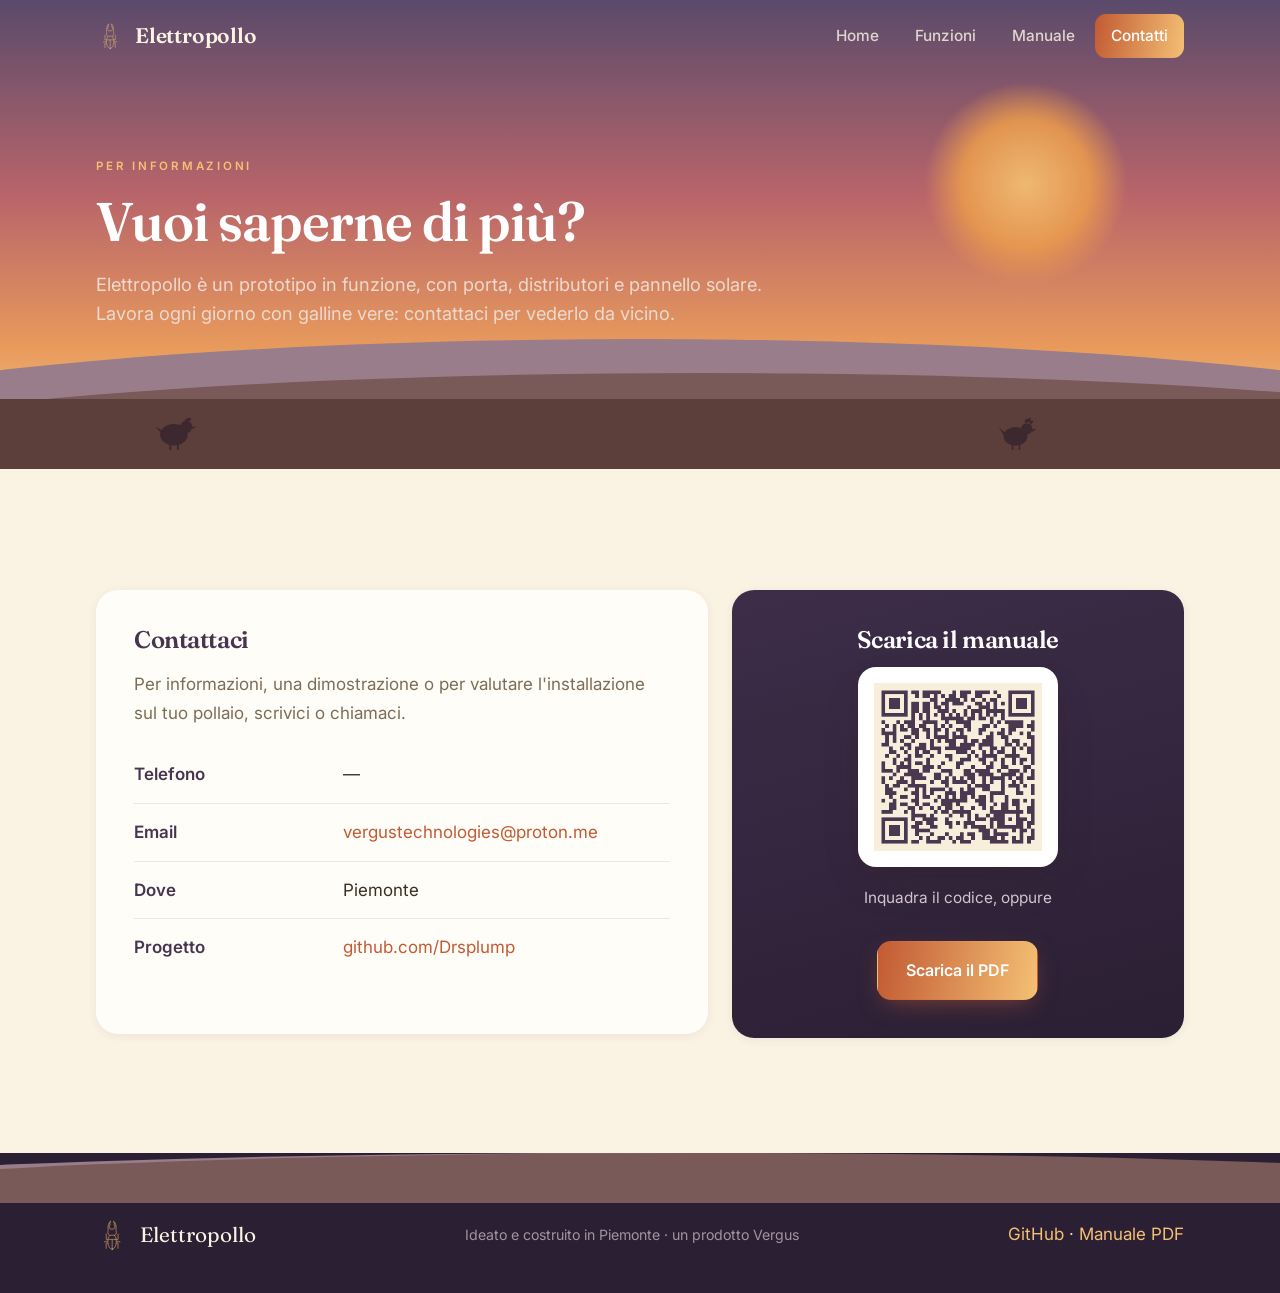
==== commit 56c76ccd: "Aggiorna la sezione contatti rimuovendo il messaggio di pubblicazione" ====
--- a/contatti.html
+++ b/contatti.html
@@ -13,7 +13,7 @@
 <body>
 <header class="nav" id="nav"><div class="inner"></div><div class="wrap"><a class="brand" href="index.html"><svg viewBox="0 0 440 636" class="beetle" aria-hidden="true"><path d="M233.0,599.5 L210.0,599.5 L204.0,597.5 L191.0,590.5 L172.5,572.0 L158.5,550.0 L148.5,525.0 L138.0,478.5 L108.0,478.5 L106.5,480.0 L106.5,589.0 L105.0,590.5 L103.5,589.0 L103.5,476.0 L105.0,474.5 L137.0,474.5 L138.5,473.0 L137.5,446.0 L136.0,444.5 L105.0,444.5 L65.0,458.5 L58.5,458.0 L60.0,455.5 L105.0,440.5 L136.0,440.5 L137.5,439.0 L139.5,413.0 L138.0,406.5 L103.5,406.0 L103.5,292.0 L106.5,292.0 L106.5,402.0 L108.0,403.5 L139.0,403.5 L141.5,401.0 L141.5,393.0 L151.5,359.0 L160.5,339.0 L168.5,327.0 L157.0,317.5 L147.5,306.0 L141.5,295.0 L136.5,278.0 L136.5,252.0 L143.5,232.0 L139.5,218.0 L141.5,146.0 L148.5,112.0 L155.5,91.0 L165.5,71.0 L176.5,55.0 L195.0,38.5 L198.5,41.0 L187.5,62.0 L177.5,89.0 L179.0,92.5 L187.5,96.0 L189.5,102.0 L176.5,115.0 L168.5,136.0 L168.5,160.0 L175.5,181.0 L188.0,198.5 L255.0,198.5 L269.5,178.0 L274.5,163.0 L274.5,133.0 L266.5,114.0 L257.5,107.0 L254.5,102.0 L254.5,98.0 L266.5,90.0 L254.5,59.0 L245.5,42.0 L245.5,40.0 L249.0,38.5 L268.5,57.0 L281.5,77.0 L293.5,107.0 L300.5,137.0 L303.5,162.0 L303.5,224.0 L300.5,233.0 L305.5,244.0 L307.5,255.0 L307.5,275.0 L305.5,286.0 L295.5,307.0 L275.5,328.0 L291.5,357.0 L304.0,403.5 L337.0,403.5 L338.5,402.0 L338.5,293.0 L340.0,291.5 L342.5,293.0 L342.5,404.0 L338.0,407.5 L305.0,406.5 L303.5,411.0 L305.5,415.0 L305.5,436.0 L308.0,440.5 L339.0,440.5 L384.5,457.0 L384.0,459.5 L378.0,458.5 L339.0,444.5 L308.0,444.5 L306.5,446.0 L305.5,473.0 L307.0,474.5 L339.0,474.5 L340.5,477.0 L340.5,587.0 L339.0,590.5 L336.5,586.0 L337.5,481.0 L335.0,478.5 L306.0,478.5 L303.5,481.0 L298.5,514.0 L291.5,535.0 L279.5,560.0 L261.0,583.5 L249.0,592.5 L233.0,599.5 Z M274.5,322.0 L280.0,318.5 L294.5,302.0 L304.5,274.0 L304.5,257.0 L296.5,232.0 L300.5,221.0 L300.5,167.0 L297.5,139.0 L290.5,109.0 L274.5,72.0 L266.5,60.0 L255.0,48.5 L253.5,50.0 L270.5,92.0 L268.0,95.5 L261.0,96.5 L258.5,99.0 L258.5,103.0 L267.0,109.5 L272.5,117.0 L279.5,143.0 L279.5,154.0 L274.5,175.0 L257.0,202.5 L187.0,202.5 L179.5,194.0 L169.5,176.0 L165.5,164.0 L164.5,140.0 L165.5,132.0 L172.5,115.0 L185.5,101.0 L184.0,97.5 L174.0,94.5 L173.5,92.0 L179.5,73.0 L190.5,49.0 L189.0,47.5 L175.5,62.0 L163.5,82.0 L149.5,122.0 L142.5,171.0 L142.5,217.0 L147.5,231.0 L139.5,255.0 L139.5,275.0 L142.5,288.0 L151.5,306.0 L168.0,321.5 L269.0,320.5 L271.0,322.5 L274.5,322.0 Z M221.5,596.0 L223.5,409.0 L222.0,407.5 L144.0,406.5 L140.5,439.0 L142.5,484.0 L149.5,517.0 L156.5,537.0 L172.5,566.0 L188.0,583.5 L206.0,594.5 L212.0,596.5 L221.5,596.0 Z M231.5,596.0 L248.0,589.5 L267.5,571.0 L280.5,551.0 L290.5,528.0 L297.5,504.0 L302.5,469.0 L302.5,422.0 L299.0,407.5 L226.0,407.5 L224.5,409.0 L225.5,595.0 L231.5,596.0 Z M298.5,403.0 L297.5,389.0 L290.5,364.0 L278.5,338.0 L269.0,323.5 L175.0,323.5 L158.5,351.0 L144.5,397.0 L146.0,403.5 L298.5,403.0 Z" fill="none" stroke="currentColor" stroke-width="6" stroke-linejoin="round" stroke-linecap="round"/></svg> Elettropollo</a><button class="menu-btn" id="menuBtn" aria-label="Menu" aria-expanded="false"><span></span><span></span><span></span></button><nav><a href="index.html">Home</a><a href="funzioni.html">Funzioni</a><a href="manuale.html">Manuale</a><a href="contatti.html" class="active">Contatti</a></nav></div></header>
 <section class="sky-sec" style="padding-top:150px"><div class="sky"><div class="grad-sky"></div><div class="sun"></div><div class="cloud c1"><svg xmlns="http://www.w3.org/2000/svg" viewBox="0 0 200 70" preserveAspectRatio="none"><path d="M20 55 Q5 55 5 42 Q5 30 20 30 Q22 14 40 16 Q48 4 64 10 Q78 2 90 14 Q108 8 112 24 Q130 20 132 36 Q148 36 148 50 Q148 58 134 58 Z" fill="currentColor"/></svg></div><div class="cloud c2"><svg xmlns="http://www.w3.org/2000/svg" viewBox="0 0 200 70" preserveAspectRatio="none"><path d="M20 55 Q5 55 5 42 Q5 30 20 30 Q22 14 40 16 Q48 4 64 10 Q78 2 90 14 Q108 8 112 24 Q130 20 132 36 Q148 36 148 50 Q148 58 134 58 Z" fill="currentColor"/></svg></div><div class="cloud c3"><svg xmlns="http://www.w3.org/2000/svg" viewBox="0 0 200 70" preserveAspectRatio="none"><path d="M20 55 Q5 55 5 42 Q5 30 20 30 Q22 14 40 16 Q48 4 64 10 Q78 2 90 14 Q108 8 112 24 Q130 20 132 36 Q148 36 148 50 Q148 58 134 58 Z" fill="currentColor"/></svg></div><div class="hills"><div class="hill h1"></div><div class="hill h2"></div><div class="hill h3"></div></div></div><div class="ground"><span class="hen" style="left:12%;bottom:10px;width:46px"><svg xmlns="http://www.w3.org/2000/svg" viewBox="0 0 60 60"><g fill="currentColor"><ellipse cx="26" cy="40" rx="18" ry="14"/><path d="M10 38 L2 30 L14 36 Z"/><circle cx="42" cy="30" r="8"/><path d="M40 22 q2-5 5-3 q-1 3-2 4 Z"/><path d="M43 21 q2-5 6-2 q-2 3-3 4 Z"/><path d="M49 30 l7-1 l-6 4 Z"/><rect x="20" y="52" width="2.4" height="8"/><rect x="30" y="52" width="2.4" height="8"/></g></svg></span><span class="hen" style="left:78%;bottom:10px;width:40px"><svg xmlns="http://www.w3.org/2000/svg" viewBox="0 0 64 64"><g fill="currentColor"><ellipse cx="28" cy="42" rx="19" ry="15"/><path d="M9 40 L1 28 L13 37 Z"/><circle cx="46" cy="30" r="9"/><path d="M42 19 q3-7 6-4 q-1 4-2 6 Z"/><path d="M46 18 q3-8 7-4 q-2 4-3 6 Z"/><path d="M50 20 q3-6 7-2 q-2 3-4 5 Z"/><path d="M54 31 l8-1 l-7 5 Z"/><path d="M44 38 q-3 4-1 6 q3-1 3-4 Z"/><rect x="22" y="55" width="2.6" height="9"/><rect x="33" y="55" width="2.6" height="9"/></g></svg></span></div><div class="wrap"><div class="section-head reveal"><span class="eyebrow">Per informazioni</span><h2>Vuoi saperne di pi&ugrave;?</h2><p>Elettropollo &egrave; un prototipo in funzione, con porta, distributori e pannello solare. Lavora ogni giorno con galline vere: contattaci per vederlo da vicino.</p></div></div></section>
-<section><div class="wrap"><div class="cards2"><div class="panel reveal"><h3>Contattaci</h3><p style="color:var(--grey)">Per informazioni, una dimostrazione o per valutare l'installazione sul tuo pollaio, scrivici o chiamaci.</p><div class="contact-list"><div class="row"><div class="k">Telefono</div><div>&mdash;</div></div><div class="row"><div class="k">Email</div><div><a href="mailto:vergustechnologies@proton.me">vergustechnologies@proton.me</a></div></div><div class="row"><div class="k">Dove</div><div>Piemonte</div></div><div class="row"><div class="k">Progetto</div><div><a href="https://github.com/Drsplump">github.com/Drsplump</a></div></div></div><p style="color:var(--grey);font-size:.88rem;margin-top:1.4em">Compila i recapiti prima di pubblicare il sito.</p></div><div class="panel qr-card reveal d1"><h3>Scarica il manuale</h3><div class="qbox"><img src="assets/qr.png" alt="QR per scaricare il manuale"></div><p>Inquadra il codice, oppure</p><a class="btn btn-primary" href="assets/Elettropollo_Manuale_Utente.pdf" style="margin-top:14px">Scarica il PDF</a></div></div></div></section>
+<section><div class="wrap"><div class="cards2"><div class="panel reveal"><h3>Contattaci</h3><p style="color:var(--grey)">Per informazioni, una dimostrazione o per valutare l'installazione sul tuo pollaio, scrivici o chiamaci.</p><div class="contact-list"><div class="row"><div class="k">Telefono</div><div>&mdash;</div></div><div class="row"><div class="k">Email</div><div><a href="mailto:vergustechnologies@proton.me">vergustechnologies@proton.me</a></div></div><div class="row"><div class="k">Dove</div><div>Piemonte</div></div><div class="row"><div class="k">Progetto</div><div><a href="https://github.com/Drsplump">github.com/Drsplump</a></div></div></div><p style="color:var(--grey);font-size:.88rem;margin-top:1.4em"></p></div><div class="panel qr-card reveal d1"><h3>Scarica il manuale</h3><div class="qbox"><img src="assets/qr.png" alt="QR per scaricare il manuale"></div><p>Inquadra il codice, oppure</p><a class="btn btn-primary" href="assets/Elettropollo_Manuale_Utente.pdf" style="margin-top:14px">Scarica il PDF</a></div></div></div></section>
 <footer><div class="fhills"><div class="hills"><div class="hill h1"></div><div class="hill h2"></div></div></div><div class="wrap"><div class="fbrand"><svg viewBox="0 0 440 636" class="beetle" aria-hidden="true"><path d="M233.0,599.5 L210.0,599.5 L204.0,597.5 L191.0,590.5 L172.5,572.0 L158.5,550.0 L148.5,525.0 L138.0,478.5 L108.0,478.5 L106.5,480.0 L106.5,589.0 L105.0,590.5 L103.5,589.0 L103.5,476.0 L105.0,474.5 L137.0,474.5 L138.5,473.0 L137.5,446.0 L136.0,444.5 L105.0,444.5 L65.0,458.5 L58.5,458.0 L60.0,455.5 L105.0,440.5 L136.0,440.5 L137.5,439.0 L139.5,413.0 L138.0,406.5 L103.5,406.0 L103.5,292.0 L106.5,292.0 L106.5,402.0 L108.0,403.5 L139.0,403.5 L141.5,401.0 L141.5,393.0 L151.5,359.0 L160.5,339.0 L168.5,327.0 L157.0,317.5 L147.5,306.0 L141.5,295.0 L136.5,278.0 L136.5,252.0 L143.5,232.0 L139.5,218.0 L141.5,146.0 L148.5,112.0 L155.5,91.0 L165.5,71.0 L176.5,55.0 L195.0,38.5 L198.5,41.0 L187.5,62.0 L177.5,89.0 L179.0,92.5 L187.5,96.0 L189.5,102.0 L176.5,115.0 L168.5,136.0 L168.5,160.0 L175.5,181.0 L188.0,198.5 L255.0,198.5 L269.5,178.0 L274.5,163.0 L274.5,133.0 L266.5,114.0 L257.5,107.0 L254.5,102.0 L254.5,98.0 L266.5,90.0 L254.5,59.0 L245.5,42.0 L245.5,40.0 L249.0,38.5 L268.5,57.0 L281.5,77.0 L293.5,107.0 L300.5,137.0 L303.5,162.0 L303.5,224.0 L300.5,233.0 L305.5,244.0 L307.5,255.0 L307.5,275.0 L305.5,286.0 L295.5,307.0 L275.5,328.0 L291.5,357.0 L304.0,403.5 L337.0,403.5 L338.5,402.0 L338.5,293.0 L340.0,291.5 L342.5,293.0 L342.5,404.0 L338.0,407.5 L305.0,406.5 L303.5,411.0 L305.5,415.0 L305.5,436.0 L308.0,440.5 L339.0,440.5 L384.5,457.0 L384.0,459.5 L378.0,458.5 L339.0,444.5 L308.0,444.5 L306.5,446.0 L305.5,473.0 L307.0,474.5 L339.0,474.5 L340.5,477.0 L340.5,587.0 L339.0,590.5 L336.5,586.0 L337.5,481.0 L335.0,478.5 L306.0,478.5 L303.5,481.0 L298.5,514.0 L291.5,535.0 L279.5,560.0 L261.0,583.5 L249.0,592.5 L233.0,599.5 Z M274.5,322.0 L280.0,318.5 L294.5,302.0 L304.5,274.0 L304.5,257.0 L296.5,232.0 L300.5,221.0 L300.5,167.0 L297.5,139.0 L290.5,109.0 L274.5,72.0 L266.5,60.0 L255.0,48.5 L253.5,50.0 L270.5,92.0 L268.0,95.5 L261.0,96.5 L258.5,99.0 L258.5,103.0 L267.0,109.5 L272.5,117.0 L279.5,143.0 L279.5,154.0 L274.5,175.0 L257.0,202.5 L187.0,202.5 L179.5,194.0 L169.5,176.0 L165.5,164.0 L164.5,140.0 L165.5,132.0 L172.5,115.0 L185.5,101.0 L184.0,97.5 L174.0,94.5 L173.5,92.0 L179.5,73.0 L190.5,49.0 L189.0,47.5 L175.5,62.0 L163.5,82.0 L149.5,122.0 L142.5,171.0 L142.5,217.0 L147.5,231.0 L139.5,255.0 L139.5,275.0 L142.5,288.0 L151.5,306.0 L168.0,321.5 L269.0,320.5 L271.0,322.5 L274.5,322.0 Z M221.5,596.0 L223.5,409.0 L222.0,407.5 L144.0,406.5 L140.5,439.0 L142.5,484.0 L149.5,517.0 L156.5,537.0 L172.5,566.0 L188.0,583.5 L206.0,594.5 L212.0,596.5 L221.5,596.0 Z M231.5,596.0 L248.0,589.5 L267.5,571.0 L280.5,551.0 L290.5,528.0 L297.5,504.0 L302.5,469.0 L302.5,422.0 L299.0,407.5 L226.0,407.5 L224.5,409.0 L225.5,595.0 L231.5,596.0 Z M298.5,403.0 L297.5,389.0 L290.5,364.0 L278.5,338.0 L269.0,323.5 L175.0,323.5 L158.5,351.0 L144.5,397.0 L146.0,403.5 L298.5,403.0 Z" fill="none" stroke="currentColor" stroke-width="6" stroke-linejoin="round" stroke-linecap="round"/></svg> Elettropollo</div><div><small>Ideato e costruito in Piemonte &middot; un prodotto Vergus</small></div><div><a href="https://github.com/Drsplump">GitHub</a> &middot; <a href="assets/Elettropollo_Manuale_Utente.pdf">Manuale PDF</a></div></div></footer>
 <script>const nv=document.getElementById("nav");const os=()=>{if(scrollY>40)nv.classList.add("solid");else nv.classList.remove("solid")};os();addEventListener("scroll",os,{passive:true});const mb=document.getElementById("menuBtn");if(mb){mb.addEventListener("click",()=>{const o=nv.classList.toggle("open");mb.setAttribute("aria-expanded",o);});nv.querySelectorAll("nav a").forEach(a=>a.addEventListener("click",()=>{nv.classList.remove("open");mb.setAttribute("aria-expanded","false");}));}const io=new IntersectionObserver(e=>e.forEach(x=>{if(x.isIntersecting)x.target.classList.add("in")}),{threshold:.1});document.querySelectorAll(".reveal").forEach(el=>io.observe(el));const hp=document.querySelector(".hero .photo");if(hp&&!matchMedia("(prefers-reduced-motion:reduce)").matches)addEventListener("scroll",()=>{if(scrollY<innerHeight)hp.style.transform="translateY("+(scrollY*0.12)+"px)"},{passive:true});</script>
 </body></html>
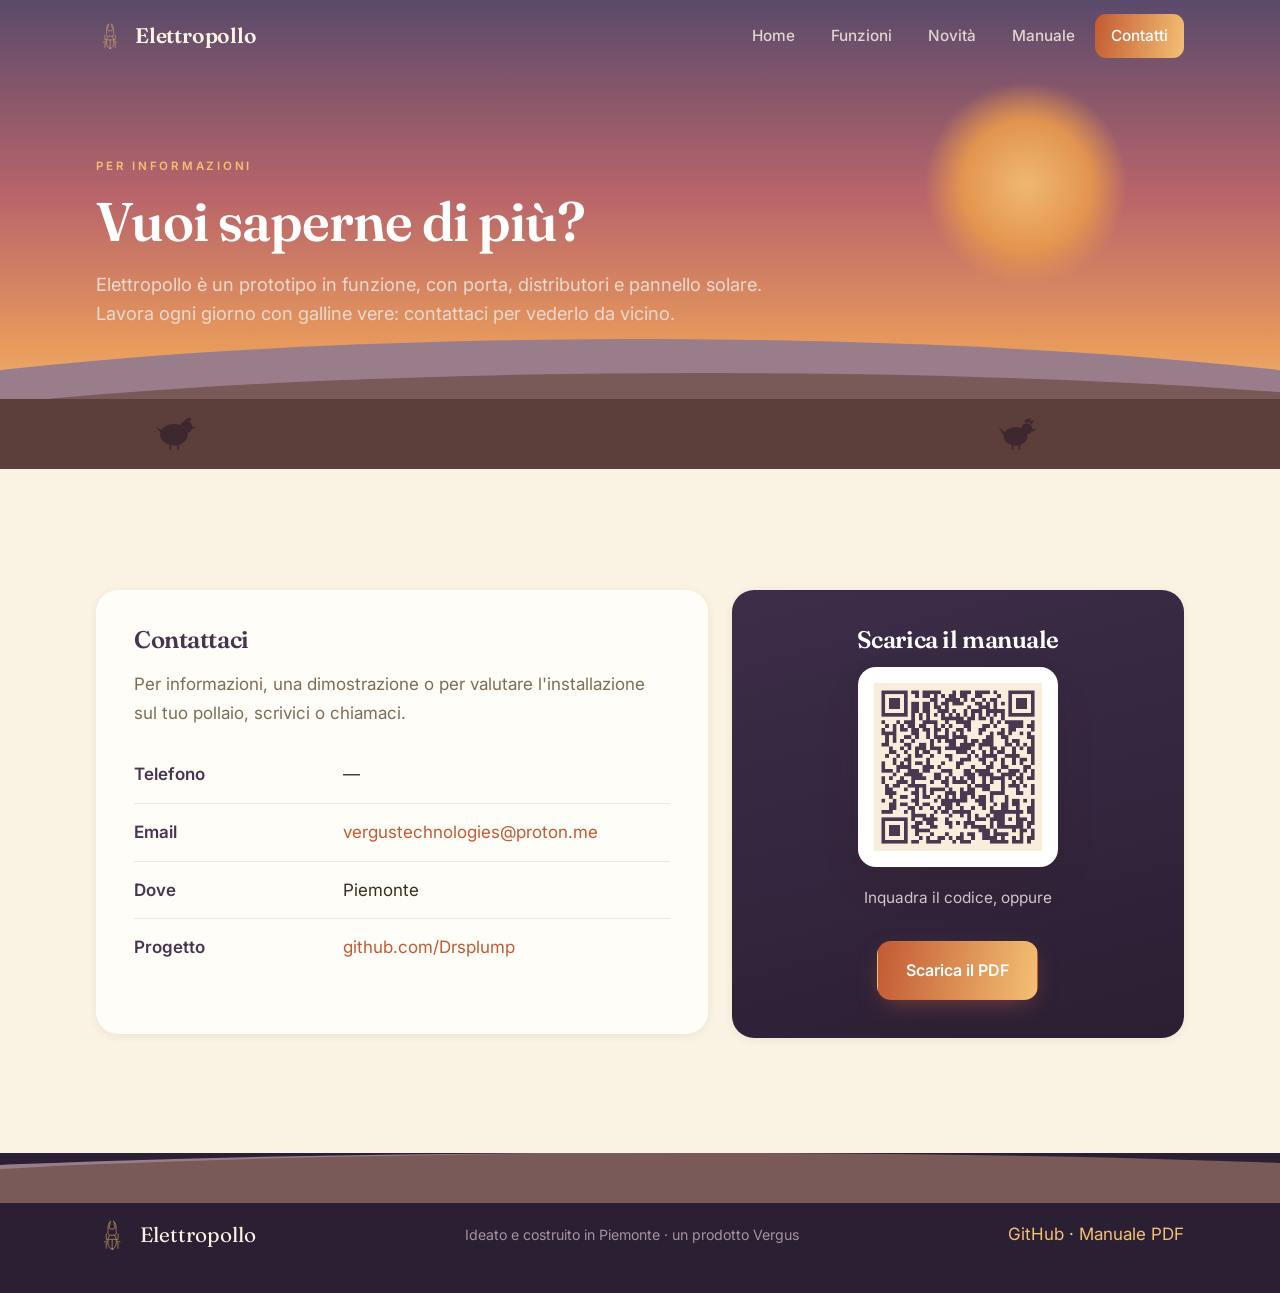
==== commit bf2d6604: "Add novita.html for project updates and release notes - Created a new HTML page for displaying devel" ====
--- a/contatti.html
+++ b/contatti.html
@@ -11,7 +11,7 @@
 <link rel="stylesheet" href="style.css">
 </head>
 <body>
-<header class="nav" id="nav"><div class="inner"></div><div class="wrap"><a class="brand" href="index.html"><svg viewBox="0 0 440 636" class="beetle" aria-hidden="true"><path d="M233.0,599.5 L210.0,599.5 L204.0,597.5 L191.0,590.5 L172.5,572.0 L158.5,550.0 L148.5,525.0 L138.0,478.5 L108.0,478.5 L106.5,480.0 L106.5,589.0 L105.0,590.5 L103.5,589.0 L103.5,476.0 L105.0,474.5 L137.0,474.5 L138.5,473.0 L137.5,446.0 L136.0,444.5 L105.0,444.5 L65.0,458.5 L58.5,458.0 L60.0,455.5 L105.0,440.5 L136.0,440.5 L137.5,439.0 L139.5,413.0 L138.0,406.5 L103.5,406.0 L103.5,292.0 L106.5,292.0 L106.5,402.0 L108.0,403.5 L139.0,403.5 L141.5,401.0 L141.5,393.0 L151.5,359.0 L160.5,339.0 L168.5,327.0 L157.0,317.5 L147.5,306.0 L141.5,295.0 L136.5,278.0 L136.5,252.0 L143.5,232.0 L139.5,218.0 L141.5,146.0 L148.5,112.0 L155.5,91.0 L165.5,71.0 L176.5,55.0 L195.0,38.5 L198.5,41.0 L187.5,62.0 L177.5,89.0 L179.0,92.5 L187.5,96.0 L189.5,102.0 L176.5,115.0 L168.5,136.0 L168.5,160.0 L175.5,181.0 L188.0,198.5 L255.0,198.5 L269.5,178.0 L274.5,163.0 L274.5,133.0 L266.5,114.0 L257.5,107.0 L254.5,102.0 L254.5,98.0 L266.5,90.0 L254.5,59.0 L245.5,42.0 L245.5,40.0 L249.0,38.5 L268.5,57.0 L281.5,77.0 L293.5,107.0 L300.5,137.0 L303.5,162.0 L303.5,224.0 L300.5,233.0 L305.5,244.0 L307.5,255.0 L307.5,275.0 L305.5,286.0 L295.5,307.0 L275.5,328.0 L291.5,357.0 L304.0,403.5 L337.0,403.5 L338.5,402.0 L338.5,293.0 L340.0,291.5 L342.5,293.0 L342.5,404.0 L338.0,407.5 L305.0,406.5 L303.5,411.0 L305.5,415.0 L305.5,436.0 L308.0,440.5 L339.0,440.5 L384.5,457.0 L384.0,459.5 L378.0,458.5 L339.0,444.5 L308.0,444.5 L306.5,446.0 L305.5,473.0 L307.0,474.5 L339.0,474.5 L340.5,477.0 L340.5,587.0 L339.0,590.5 L336.5,586.0 L337.5,481.0 L335.0,478.5 L306.0,478.5 L303.5,481.0 L298.5,514.0 L291.5,535.0 L279.5,560.0 L261.0,583.5 L249.0,592.5 L233.0,599.5 Z M274.5,322.0 L280.0,318.5 L294.5,302.0 L304.5,274.0 L304.5,257.0 L296.5,232.0 L300.5,221.0 L300.5,167.0 L297.5,139.0 L290.5,109.0 L274.5,72.0 L266.5,60.0 L255.0,48.5 L253.5,50.0 L270.5,92.0 L268.0,95.5 L261.0,96.5 L258.5,99.0 L258.5,103.0 L267.0,109.5 L272.5,117.0 L279.5,143.0 L279.5,154.0 L274.5,175.0 L257.0,202.5 L187.0,202.5 L179.5,194.0 L169.5,176.0 L165.5,164.0 L164.5,140.0 L165.5,132.0 L172.5,115.0 L185.5,101.0 L184.0,97.5 L174.0,94.5 L173.5,92.0 L179.5,73.0 L190.5,49.0 L189.0,47.5 L175.5,62.0 L163.5,82.0 L149.5,122.0 L142.5,171.0 L142.5,217.0 L147.5,231.0 L139.5,255.0 L139.5,275.0 L142.5,288.0 L151.5,306.0 L168.0,321.5 L269.0,320.5 L271.0,322.5 L274.5,322.0 Z M221.5,596.0 L223.5,409.0 L222.0,407.5 L144.0,406.5 L140.5,439.0 L142.5,484.0 L149.5,517.0 L156.5,537.0 L172.5,566.0 L188.0,583.5 L206.0,594.5 L212.0,596.5 L221.5,596.0 Z M231.5,596.0 L248.0,589.5 L267.5,571.0 L280.5,551.0 L290.5,528.0 L297.5,504.0 L302.5,469.0 L302.5,422.0 L299.0,407.5 L226.0,407.5 L224.5,409.0 L225.5,595.0 L231.5,596.0 Z M298.5,403.0 L297.5,389.0 L290.5,364.0 L278.5,338.0 L269.0,323.5 L175.0,323.5 L158.5,351.0 L144.5,397.0 L146.0,403.5 L298.5,403.0 Z" fill="none" stroke="currentColor" stroke-width="6" stroke-linejoin="round" stroke-linecap="round"/></svg> Elettropollo</a><button class="menu-btn" id="menuBtn" aria-label="Menu" aria-expanded="false"><span></span><span></span><span></span></button><nav><a href="index.html">Home</a><a href="funzioni.html">Funzioni</a><a href="manuale.html">Manuale</a><a href="contatti.html" class="active">Contatti</a></nav></div></header>
+<header class="nav" id="nav"><div class="inner"></div><div class="wrap"><a class="brand" href="index.html"><svg viewBox="0 0 440 636" class="beetle" aria-hidden="true"><path d="M233.0,599.5 L210.0,599.5 L204.0,597.5 L191.0,590.5 L172.5,572.0 L158.5,550.0 L148.5,525.0 L138.0,478.5 L108.0,478.5 L106.5,480.0 L106.5,589.0 L105.0,590.5 L103.5,589.0 L103.5,476.0 L105.0,474.5 L137.0,474.5 L138.5,473.0 L137.5,446.0 L136.0,444.5 L105.0,444.5 L65.0,458.5 L58.5,458.0 L60.0,455.5 L105.0,440.5 L136.0,440.5 L137.5,439.0 L139.5,413.0 L138.0,406.5 L103.5,406.0 L103.5,292.0 L106.5,292.0 L106.5,402.0 L108.0,403.5 L139.0,403.5 L141.5,401.0 L141.5,393.0 L151.5,359.0 L160.5,339.0 L168.5,327.0 L157.0,317.5 L147.5,306.0 L141.5,295.0 L136.5,278.0 L136.5,252.0 L143.5,232.0 L139.5,218.0 L141.5,146.0 L148.5,112.0 L155.5,91.0 L165.5,71.0 L176.5,55.0 L195.0,38.5 L198.5,41.0 L187.5,62.0 L177.5,89.0 L179.0,92.5 L187.5,96.0 L189.5,102.0 L176.5,115.0 L168.5,136.0 L168.5,160.0 L175.5,181.0 L188.0,198.5 L255.0,198.5 L269.5,178.0 L274.5,163.0 L274.5,133.0 L266.5,114.0 L257.5,107.0 L254.5,102.0 L254.5,98.0 L266.5,90.0 L254.5,59.0 L245.5,42.0 L245.5,40.0 L249.0,38.5 L268.5,57.0 L281.5,77.0 L293.5,107.0 L300.5,137.0 L303.5,162.0 L303.5,224.0 L300.5,233.0 L305.5,244.0 L307.5,255.0 L307.5,275.0 L305.5,286.0 L295.5,307.0 L275.5,328.0 L291.5,357.0 L304.0,403.5 L337.0,403.5 L338.5,402.0 L338.5,293.0 L340.0,291.5 L342.5,293.0 L342.5,404.0 L338.0,407.5 L305.0,406.5 L303.5,411.0 L305.5,415.0 L305.5,436.0 L308.0,440.5 L339.0,440.5 L384.5,457.0 L384.0,459.5 L378.0,458.5 L339.0,444.5 L308.0,444.5 L306.5,446.0 L305.5,473.0 L307.0,474.5 L339.0,474.5 L340.5,477.0 L340.5,587.0 L339.0,590.5 L336.5,586.0 L337.5,481.0 L335.0,478.5 L306.0,478.5 L303.5,481.0 L298.5,514.0 L291.5,535.0 L279.5,560.0 L261.0,583.5 L249.0,592.5 L233.0,599.5 Z M274.5,322.0 L280.0,318.5 L294.5,302.0 L304.5,274.0 L304.5,257.0 L296.5,232.0 L300.5,221.0 L300.5,167.0 L297.5,139.0 L290.5,109.0 L274.5,72.0 L266.5,60.0 L255.0,48.5 L253.5,50.0 L270.5,92.0 L268.0,95.5 L261.0,96.5 L258.5,99.0 L258.5,103.0 L267.0,109.5 L272.5,117.0 L279.5,143.0 L279.5,154.0 L274.5,175.0 L257.0,202.5 L187.0,202.5 L179.5,194.0 L169.5,176.0 L165.5,164.0 L164.5,140.0 L165.5,132.0 L172.5,115.0 L185.5,101.0 L184.0,97.5 L174.0,94.5 L173.5,92.0 L179.5,73.0 L190.5,49.0 L189.0,47.5 L175.5,62.0 L163.5,82.0 L149.5,122.0 L142.5,171.0 L142.5,217.0 L147.5,231.0 L139.5,255.0 L139.5,275.0 L142.5,288.0 L151.5,306.0 L168.0,321.5 L269.0,320.5 L271.0,322.5 L274.5,322.0 Z M221.5,596.0 L223.5,409.0 L222.0,407.5 L144.0,406.5 L140.5,439.0 L142.5,484.0 L149.5,517.0 L156.5,537.0 L172.5,566.0 L188.0,583.5 L206.0,594.5 L212.0,596.5 L221.5,596.0 Z M231.5,596.0 L248.0,589.5 L267.5,571.0 L280.5,551.0 L290.5,528.0 L297.5,504.0 L302.5,469.0 L302.5,422.0 L299.0,407.5 L226.0,407.5 L224.5,409.0 L225.5,595.0 L231.5,596.0 Z M298.5,403.0 L297.5,389.0 L290.5,364.0 L278.5,338.0 L269.0,323.5 L175.0,323.5 L158.5,351.0 L144.5,397.0 L146.0,403.5 L298.5,403.0 Z" fill="none" stroke="currentColor" stroke-width="6" stroke-linejoin="round" stroke-linecap="round"/></svg> Elettropollo</a><button class="menu-btn" id="menuBtn" aria-label="Menu" aria-expanded="false"><span></span><span></span><span></span></button><nav><a href="index.html">Home</a><a href="funzioni.html">Funzioni</a><a href="novita.html">Novità</a><a href="manuale.html">Manuale</a><a href="contatti.html" class="active">Contatti</a></nav></div></header>
 <section class="sky-sec" style="padding-top:150px"><div class="sky"><div class="grad-sky"></div><div class="sun"></div><div class="cloud c1"><svg xmlns="http://www.w3.org/2000/svg" viewBox="0 0 200 70" preserveAspectRatio="none"><path d="M20 55 Q5 55 5 42 Q5 30 20 30 Q22 14 40 16 Q48 4 64 10 Q78 2 90 14 Q108 8 112 24 Q130 20 132 36 Q148 36 148 50 Q148 58 134 58 Z" fill="currentColor"/></svg></div><div class="cloud c2"><svg xmlns="http://www.w3.org/2000/svg" viewBox="0 0 200 70" preserveAspectRatio="none"><path d="M20 55 Q5 55 5 42 Q5 30 20 30 Q22 14 40 16 Q48 4 64 10 Q78 2 90 14 Q108 8 112 24 Q130 20 132 36 Q148 36 148 50 Q148 58 134 58 Z" fill="currentColor"/></svg></div><div class="cloud c3"><svg xmlns="http://www.w3.org/2000/svg" viewBox="0 0 200 70" preserveAspectRatio="none"><path d="M20 55 Q5 55 5 42 Q5 30 20 30 Q22 14 40 16 Q48 4 64 10 Q78 2 90 14 Q108 8 112 24 Q130 20 132 36 Q148 36 148 50 Q148 58 134 58 Z" fill="currentColor"/></svg></div><div class="hills"><div class="hill h1"></div><div class="hill h2"></div><div class="hill h3"></div></div></div><div class="ground"><span class="hen" style="left:12%;bottom:10px;width:46px"><svg xmlns="http://www.w3.org/2000/svg" viewBox="0 0 60 60"><g fill="currentColor"><ellipse cx="26" cy="40" rx="18" ry="14"/><path d="M10 38 L2 30 L14 36 Z"/><circle cx="42" cy="30" r="8"/><path d="M40 22 q2-5 5-3 q-1 3-2 4 Z"/><path d="M43 21 q2-5 6-2 q-2 3-3 4 Z"/><path d="M49 30 l7-1 l-6 4 Z"/><rect x="20" y="52" width="2.4" height="8"/><rect x="30" y="52" width="2.4" height="8"/></g></svg></span><span class="hen" style="left:78%;bottom:10px;width:40px"><svg xmlns="http://www.w3.org/2000/svg" viewBox="0 0 64 64"><g fill="currentColor"><ellipse cx="28" cy="42" rx="19" ry="15"/><path d="M9 40 L1 28 L13 37 Z"/><circle cx="46" cy="30" r="9"/><path d="M42 19 q3-7 6-4 q-1 4-2 6 Z"/><path d="M46 18 q3-8 7-4 q-2 4-3 6 Z"/><path d="M50 20 q3-6 7-2 q-2 3-4 5 Z"/><path d="M54 31 l8-1 l-7 5 Z"/><path d="M44 38 q-3 4-1 6 q3-1 3-4 Z"/><rect x="22" y="55" width="2.6" height="9"/><rect x="33" y="55" width="2.6" height="9"/></g></svg></span></div><div class="wrap"><div class="section-head reveal"><span class="eyebrow">Per informazioni</span><h2>Vuoi saperne di pi&ugrave;?</h2><p>Elettropollo &egrave; un prototipo in funzione, con porta, distributori e pannello solare. Lavora ogni giorno con galline vere: contattaci per vederlo da vicino.</p></div></div></section>
 <section><div class="wrap"><div class="cards2"><div class="panel reveal"><h3>Contattaci</h3><p style="color:var(--grey)">Per informazioni, una dimostrazione o per valutare l'installazione sul tuo pollaio, scrivici o chiamaci.</p><div class="contact-list"><div class="row"><div class="k">Telefono</div><div>&mdash;</div></div><div class="row"><div class="k">Email</div><div><a href="mailto:vergustechnologies@proton.me">vergustechnologies@proton.me</a></div></div><div class="row"><div class="k">Dove</div><div>Piemonte</div></div><div class="row"><div class="k">Progetto</div><div><a href="https://github.com/Drsplump">github.com/Drsplump</a></div></div></div><p style="color:var(--grey);font-size:.88rem;margin-top:1.4em"></p></div><div class="panel qr-card reveal d1"><h3>Scarica il manuale</h3><div class="qbox"><img src="assets/qr.png" alt="QR per scaricare il manuale"></div><p>Inquadra il codice, oppure</p><a class="btn btn-primary" href="assets/Elettropollo_Manuale_Utente.pdf" style="margin-top:14px">Scarica il PDF</a></div></div></div></section>
 <footer><div class="fhills"><div class="hills"><div class="hill h1"></div><div class="hill h2"></div></div></div><div class="wrap"><div class="fbrand"><svg viewBox="0 0 440 636" class="beetle" aria-hidden="true"><path d="M233.0,599.5 L210.0,599.5 L204.0,597.5 L191.0,590.5 L172.5,572.0 L158.5,550.0 L148.5,525.0 L138.0,478.5 L108.0,478.5 L106.5,480.0 L106.5,589.0 L105.0,590.5 L103.5,589.0 L103.5,476.0 L105.0,474.5 L137.0,474.5 L138.5,473.0 L137.5,446.0 L136.0,444.5 L105.0,444.5 L65.0,458.5 L58.5,458.0 L60.0,455.5 L105.0,440.5 L136.0,440.5 L137.5,439.0 L139.5,413.0 L138.0,406.5 L103.5,406.0 L103.5,292.0 L106.5,292.0 L106.5,402.0 L108.0,403.5 L139.0,403.5 L141.5,401.0 L141.5,393.0 L151.5,359.0 L160.5,339.0 L168.5,327.0 L157.0,317.5 L147.5,306.0 L141.5,295.0 L136.5,278.0 L136.5,252.0 L143.5,232.0 L139.5,218.0 L141.5,146.0 L148.5,112.0 L155.5,91.0 L165.5,71.0 L176.5,55.0 L195.0,38.5 L198.5,41.0 L187.5,62.0 L177.5,89.0 L179.0,92.5 L187.5,96.0 L189.5,102.0 L176.5,115.0 L168.5,136.0 L168.5,160.0 L175.5,181.0 L188.0,198.5 L255.0,198.5 L269.5,178.0 L274.5,163.0 L274.5,133.0 L266.5,114.0 L257.5,107.0 L254.5,102.0 L254.5,98.0 L266.5,90.0 L254.5,59.0 L245.5,42.0 L245.5,40.0 L249.0,38.5 L268.5,57.0 L281.5,77.0 L293.5,107.0 L300.5,137.0 L303.5,162.0 L303.5,224.0 L300.5,233.0 L305.5,244.0 L307.5,255.0 L307.5,275.0 L305.5,286.0 L295.5,307.0 L275.5,328.0 L291.5,357.0 L304.0,403.5 L337.0,403.5 L338.5,402.0 L338.5,293.0 L340.0,291.5 L342.5,293.0 L342.5,404.0 L338.0,407.5 L305.0,406.5 L303.5,411.0 L305.5,415.0 L305.5,436.0 L308.0,440.5 L339.0,440.5 L384.5,457.0 L384.0,459.5 L378.0,458.5 L339.0,444.5 L308.0,444.5 L306.5,446.0 L305.5,473.0 L307.0,474.5 L339.0,474.5 L340.5,477.0 L340.5,587.0 L339.0,590.5 L336.5,586.0 L337.5,481.0 L335.0,478.5 L306.0,478.5 L303.5,481.0 L298.5,514.0 L291.5,535.0 L279.5,560.0 L261.0,583.5 L249.0,592.5 L233.0,599.5 Z M274.5,322.0 L280.0,318.5 L294.5,302.0 L304.5,274.0 L304.5,257.0 L296.5,232.0 L300.5,221.0 L300.5,167.0 L297.5,139.0 L290.5,109.0 L274.5,72.0 L266.5,60.0 L255.0,48.5 L253.5,50.0 L270.5,92.0 L268.0,95.5 L261.0,96.5 L258.5,99.0 L258.5,103.0 L267.0,109.5 L272.5,117.0 L279.5,143.0 L279.5,154.0 L274.5,175.0 L257.0,202.5 L187.0,202.5 L179.5,194.0 L169.5,176.0 L165.5,164.0 L164.5,140.0 L165.5,132.0 L172.5,115.0 L185.5,101.0 L184.0,97.5 L174.0,94.5 L173.5,92.0 L179.5,73.0 L190.5,49.0 L189.0,47.5 L175.5,62.0 L163.5,82.0 L149.5,122.0 L142.5,171.0 L142.5,217.0 L147.5,231.0 L139.5,255.0 L139.5,275.0 L142.5,288.0 L151.5,306.0 L168.0,321.5 L269.0,320.5 L271.0,322.5 L274.5,322.0 Z M221.5,596.0 L223.5,409.0 L222.0,407.5 L144.0,406.5 L140.5,439.0 L142.5,484.0 L149.5,517.0 L156.5,537.0 L172.5,566.0 L188.0,583.5 L206.0,594.5 L212.0,596.5 L221.5,596.0 Z M231.5,596.0 L248.0,589.5 L267.5,571.0 L280.5,551.0 L290.5,528.0 L297.5,504.0 L302.5,469.0 L302.5,422.0 L299.0,407.5 L226.0,407.5 L224.5,409.0 L225.5,595.0 L231.5,596.0 Z M298.5,403.0 L297.5,389.0 L290.5,364.0 L278.5,338.0 L269.0,323.5 L175.0,323.5 L158.5,351.0 L144.5,397.0 L146.0,403.5 L298.5,403.0 Z" fill="none" stroke="currentColor" stroke-width="6" stroke-linejoin="round" stroke-linecap="round"/></svg> Elettropollo</div><div><small>Ideato e costruito in Piemonte &middot; un prodotto Vergus</small></div><div><a href="https://github.com/Drsplump">GitHub</a> &middot; <a href="assets/Elettropollo_Manuale_Utente.pdf">Manuale PDF</a></div></div></footer>
--- a/style.css
+++ b/style.css
@@ -182,6 +182,7 @@
 .contact-list{margin-top:18px}
 .contact-list .row{display:grid; grid-template-columns:36% 1fr; gap:16px; padding:14px 0; border-bottom:1px solid var(--line)}
 .contact-list .row:last-child{border-bottom:none}
+.contact-list .row > div{min-width:0; overflow-wrap:anywhere; word-break:break-word}
 .contact-list .k{font-weight:600; color:var(--plum)}
 .qr-card{text-align:center; color:var(--cream); position:relative; overflow:hidden;
   background:linear-gradient(165deg,#3d2d49,var(--plum-d))}
@@ -214,6 +215,15 @@
 .callout.tip{background:linear-gradient(135deg,#fcf0d8,#f8e8cf)} .callout.tip .cic{background:var(--sun); color:var(--plum-d)}
 .callout.warn{background:linear-gradient(135deg,#fbe5d4,#f8dcc6); color:#6b3015} .callout.warn .cic{background:var(--terra); color:#fff}
 .man code{background:var(--cream-2); padding:2px 8px; border-radius:6px; font-size:.86em; font-family:ui-monospace,monospace}
+/* ── schermate TFT ───────────────────────────────────────── */
+.screen-gallery{display:flex; flex-wrap:wrap; gap:20px; margin:1.8em 0; align-items:flex-start}
+.screen-item{display:flex; flex-direction:column; align-items:center; gap:8px}
+.screen-item svg{border-radius:10px; border:3px solid #2b1f33; background:#1C1008;
+  box-shadow:0 6px 24px rgba(60,30,10,.28); flex-shrink:0}
+.screen-item figcaption{font-size:.78rem; color:var(--grey); text-align:center;
+  font-family:"Inter",sans-serif; max-width:160px; line-height:1.4; font-weight:600}
+.screen-comment{font-size:.74rem; color:var(--grey); text-align:center;
+  max-width:160px; line-height:1.45; margin:0}
 .man ol,.man ul{padding-left:1.3em} .man li{margin:.4em 0}
 .man .pdfbar{display:flex; flex-wrap:wrap; gap:18px; align-items:center; justify-content:space-between;
   padding:26px 30px; border-radius:var(--r); background:linear-gradient(135deg,var(--cream-2),#fbedd6); margin-bottom:40px}
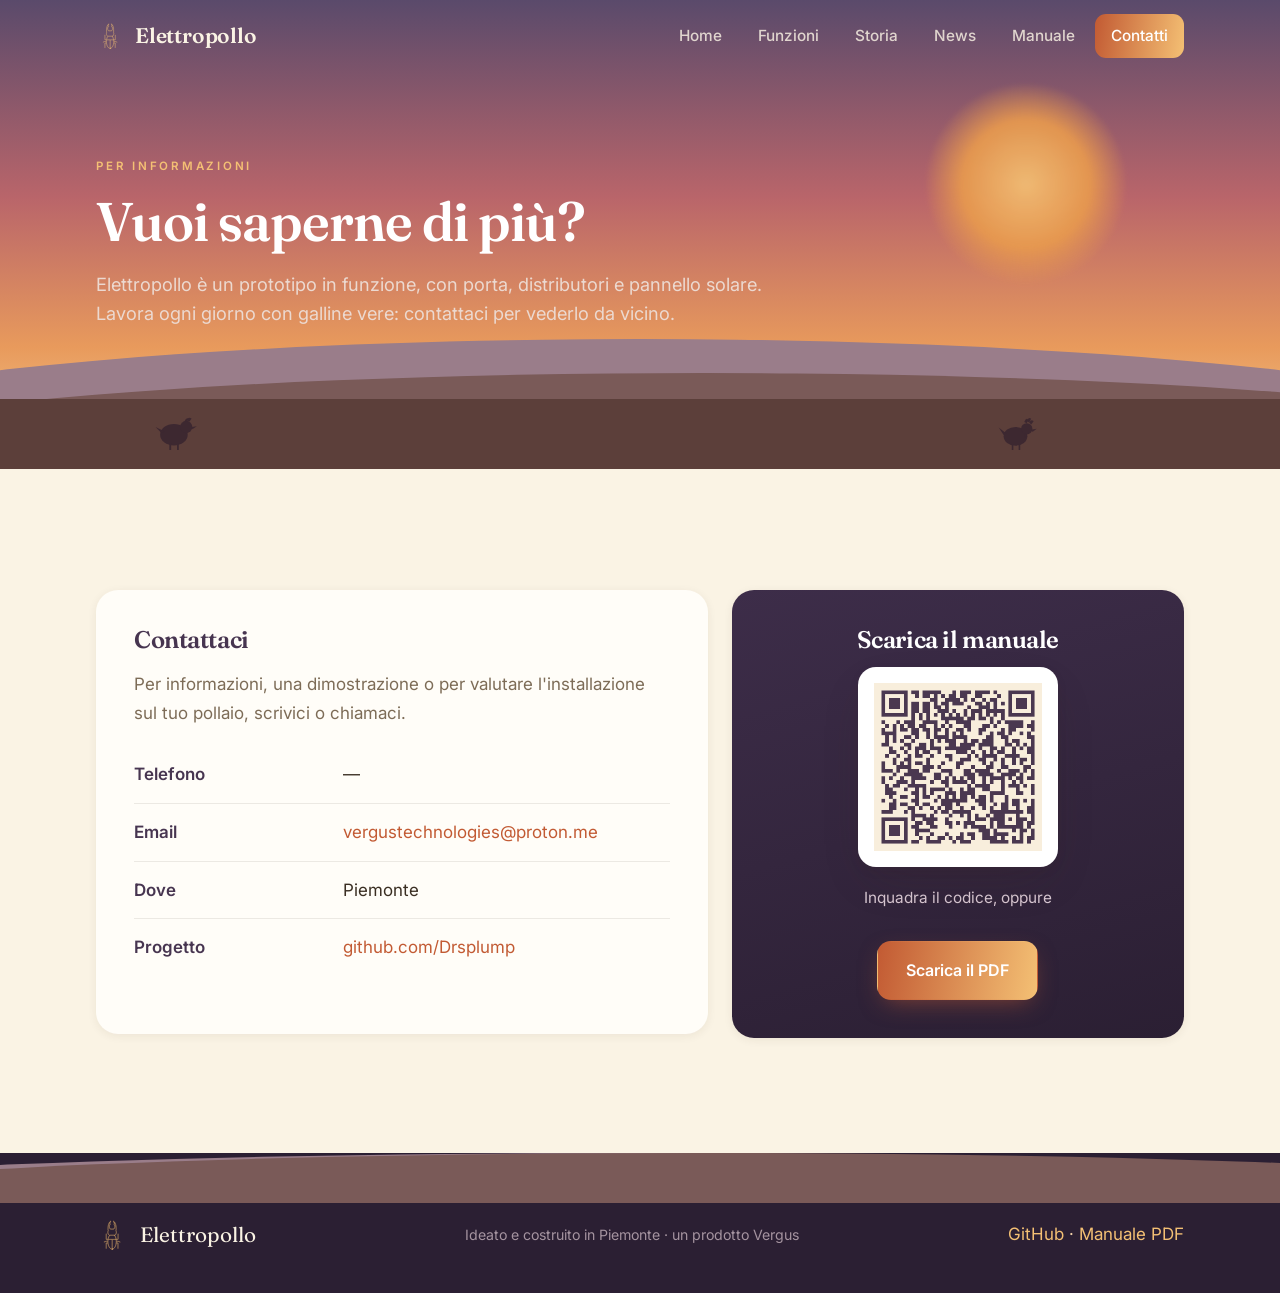
==== commit 3ee70515: "Add news and story pages for Elettropollo project - Created news.html to provide updates on project " ====
--- a/contatti.html
+++ b/contatti.html
@@ -11,7 +11,7 @@
 <link rel="stylesheet" href="style.css">
 </head>
 <body>
-<header class="nav" id="nav"><div class="inner"></div><div class="wrap"><a class="brand" href="index.html"><svg viewBox="0 0 440 636" class="beetle" aria-hidden="true"><path d="M233.0,599.5 L210.0,599.5 L204.0,597.5 L191.0,590.5 L172.5,572.0 L158.5,550.0 L148.5,525.0 L138.0,478.5 L108.0,478.5 L106.5,480.0 L106.5,589.0 L105.0,590.5 L103.5,589.0 L103.5,476.0 L105.0,474.5 L137.0,474.5 L138.5,473.0 L137.5,446.0 L136.0,444.5 L105.0,444.5 L65.0,458.5 L58.5,458.0 L60.0,455.5 L105.0,440.5 L136.0,440.5 L137.5,439.0 L139.5,413.0 L138.0,406.5 L103.5,406.0 L103.5,292.0 L106.5,292.0 L106.5,402.0 L108.0,403.5 L139.0,403.5 L141.5,401.0 L141.5,393.0 L151.5,359.0 L160.5,339.0 L168.5,327.0 L157.0,317.5 L147.5,306.0 L141.5,295.0 L136.5,278.0 L136.5,252.0 L143.5,232.0 L139.5,218.0 L141.5,146.0 L148.5,112.0 L155.5,91.0 L165.5,71.0 L176.5,55.0 L195.0,38.5 L198.5,41.0 L187.5,62.0 L177.5,89.0 L179.0,92.5 L187.5,96.0 L189.5,102.0 L176.5,115.0 L168.5,136.0 L168.5,160.0 L175.5,181.0 L188.0,198.5 L255.0,198.5 L269.5,178.0 L274.5,163.0 L274.5,133.0 L266.5,114.0 L257.5,107.0 L254.5,102.0 L254.5,98.0 L266.5,90.0 L254.5,59.0 L245.5,42.0 L245.5,40.0 L249.0,38.5 L268.5,57.0 L281.5,77.0 L293.5,107.0 L300.5,137.0 L303.5,162.0 L303.5,224.0 L300.5,233.0 L305.5,244.0 L307.5,255.0 L307.5,275.0 L305.5,286.0 L295.5,307.0 L275.5,328.0 L291.5,357.0 L304.0,403.5 L337.0,403.5 L338.5,402.0 L338.5,293.0 L340.0,291.5 L342.5,293.0 L342.5,404.0 L338.0,407.5 L305.0,406.5 L303.5,411.0 L305.5,415.0 L305.5,436.0 L308.0,440.5 L339.0,440.5 L384.5,457.0 L384.0,459.5 L378.0,458.5 L339.0,444.5 L308.0,444.5 L306.5,446.0 L305.5,473.0 L307.0,474.5 L339.0,474.5 L340.5,477.0 L340.5,587.0 L339.0,590.5 L336.5,586.0 L337.5,481.0 L335.0,478.5 L306.0,478.5 L303.5,481.0 L298.5,514.0 L291.5,535.0 L279.5,560.0 L261.0,583.5 L249.0,592.5 L233.0,599.5 Z M274.5,322.0 L280.0,318.5 L294.5,302.0 L304.5,274.0 L304.5,257.0 L296.5,232.0 L300.5,221.0 L300.5,167.0 L297.5,139.0 L290.5,109.0 L274.5,72.0 L266.5,60.0 L255.0,48.5 L253.5,50.0 L270.5,92.0 L268.0,95.5 L261.0,96.5 L258.5,99.0 L258.5,103.0 L267.0,109.5 L272.5,117.0 L279.5,143.0 L279.5,154.0 L274.5,175.0 L257.0,202.5 L187.0,202.5 L179.5,194.0 L169.5,176.0 L165.5,164.0 L164.5,140.0 L165.5,132.0 L172.5,115.0 L185.5,101.0 L184.0,97.5 L174.0,94.5 L173.5,92.0 L179.5,73.0 L190.5,49.0 L189.0,47.5 L175.5,62.0 L163.5,82.0 L149.5,122.0 L142.5,171.0 L142.5,217.0 L147.5,231.0 L139.5,255.0 L139.5,275.0 L142.5,288.0 L151.5,306.0 L168.0,321.5 L269.0,320.5 L271.0,322.5 L274.5,322.0 Z M221.5,596.0 L223.5,409.0 L222.0,407.5 L144.0,406.5 L140.5,439.0 L142.5,484.0 L149.5,517.0 L156.5,537.0 L172.5,566.0 L188.0,583.5 L206.0,594.5 L212.0,596.5 L221.5,596.0 Z M231.5,596.0 L248.0,589.5 L267.5,571.0 L280.5,551.0 L290.5,528.0 L297.5,504.0 L302.5,469.0 L302.5,422.0 L299.0,407.5 L226.0,407.5 L224.5,409.0 L225.5,595.0 L231.5,596.0 Z M298.5,403.0 L297.5,389.0 L290.5,364.0 L278.5,338.0 L269.0,323.5 L175.0,323.5 L158.5,351.0 L144.5,397.0 L146.0,403.5 L298.5,403.0 Z" fill="none" stroke="currentColor" stroke-width="6" stroke-linejoin="round" stroke-linecap="round"/></svg> Elettropollo</a><button class="menu-btn" id="menuBtn" aria-label="Menu" aria-expanded="false"><span></span><span></span><span></span></button><nav><a href="index.html">Home</a><a href="funzioni.html">Funzioni</a><a href="novita.html">Novità</a><a href="manuale.html">Manuale</a><a href="contatti.html" class="active">Contatti</a></nav></div></header>
+<header class="nav" id="nav"><div class="inner"></div><div class="wrap"><a class="brand" href="index.html"><svg viewBox="0 0 440 636" class="beetle" aria-hidden="true"><path d="M233.0,599.5 L210.0,599.5 L204.0,597.5 L191.0,590.5 L172.5,572.0 L158.5,550.0 L148.5,525.0 L138.0,478.5 L108.0,478.5 L106.5,480.0 L106.5,589.0 L105.0,590.5 L103.5,589.0 L103.5,476.0 L105.0,474.5 L137.0,474.5 L138.5,473.0 L137.5,446.0 L136.0,444.5 L105.0,444.5 L65.0,458.5 L58.5,458.0 L60.0,455.5 L105.0,440.5 L136.0,440.5 L137.5,439.0 L139.5,413.0 L138.0,406.5 L103.5,406.0 L103.5,292.0 L106.5,292.0 L106.5,402.0 L108.0,403.5 L139.0,403.5 L141.5,401.0 L141.5,393.0 L151.5,359.0 L160.5,339.0 L168.5,327.0 L157.0,317.5 L147.5,306.0 L141.5,295.0 L136.5,278.0 L136.5,252.0 L143.5,232.0 L139.5,218.0 L141.5,146.0 L148.5,112.0 L155.5,91.0 L165.5,71.0 L176.5,55.0 L195.0,38.5 L198.5,41.0 L187.5,62.0 L177.5,89.0 L179.0,92.5 L187.5,96.0 L189.5,102.0 L176.5,115.0 L168.5,136.0 L168.5,160.0 L175.5,181.0 L188.0,198.5 L255.0,198.5 L269.5,178.0 L274.5,163.0 L274.5,133.0 L266.5,114.0 L257.5,107.0 L254.5,102.0 L254.5,98.0 L266.5,90.0 L254.5,59.0 L245.5,42.0 L245.5,40.0 L249.0,38.5 L268.5,57.0 L281.5,77.0 L293.5,107.0 L300.5,137.0 L303.5,162.0 L303.5,224.0 L300.5,233.0 L305.5,244.0 L307.5,255.0 L307.5,275.0 L305.5,286.0 L295.5,307.0 L275.5,328.0 L291.5,357.0 L304.0,403.5 L337.0,403.5 L338.5,402.0 L338.5,293.0 L340.0,291.5 L342.5,293.0 L342.5,404.0 L338.0,407.5 L305.0,406.5 L303.5,411.0 L305.5,415.0 L305.5,436.0 L308.0,440.5 L339.0,440.5 L384.5,457.0 L384.0,459.5 L378.0,458.5 L339.0,444.5 L308.0,444.5 L306.5,446.0 L305.5,473.0 L307.0,474.5 L339.0,474.5 L340.5,477.0 L340.5,587.0 L339.0,590.5 L336.5,586.0 L337.5,481.0 L335.0,478.5 L306.0,478.5 L303.5,481.0 L298.5,514.0 L291.5,535.0 L279.5,560.0 L261.0,583.5 L249.0,592.5 L233.0,599.5 Z M274.5,322.0 L280.0,318.5 L294.5,302.0 L304.5,274.0 L304.5,257.0 L296.5,232.0 L300.5,221.0 L300.5,167.0 L297.5,139.0 L290.5,109.0 L274.5,72.0 L266.5,60.0 L255.0,48.5 L253.5,50.0 L270.5,92.0 L268.0,95.5 L261.0,96.5 L258.5,99.0 L258.5,103.0 L267.0,109.5 L272.5,117.0 L279.5,143.0 L279.5,154.0 L274.5,175.0 L257.0,202.5 L187.0,202.5 L179.5,194.0 L169.5,176.0 L165.5,164.0 L164.5,140.0 L165.5,132.0 L172.5,115.0 L185.5,101.0 L184.0,97.5 L174.0,94.5 L173.5,92.0 L179.5,73.0 L190.5,49.0 L189.0,47.5 L175.5,62.0 L163.5,82.0 L149.5,122.0 L142.5,171.0 L142.5,217.0 L147.5,231.0 L139.5,255.0 L139.5,275.0 L142.5,288.0 L151.5,306.0 L168.0,321.5 L269.0,320.5 L271.0,322.5 L274.5,322.0 Z M221.5,596.0 L223.5,409.0 L222.0,407.5 L144.0,406.5 L140.5,439.0 L142.5,484.0 L149.5,517.0 L156.5,537.0 L172.5,566.0 L188.0,583.5 L206.0,594.5 L212.0,596.5 L221.5,596.0 Z M231.5,596.0 L248.0,589.5 L267.5,571.0 L280.5,551.0 L290.5,528.0 L297.5,504.0 L302.5,469.0 L302.5,422.0 L299.0,407.5 L226.0,407.5 L224.5,409.0 L225.5,595.0 L231.5,596.0 Z M298.5,403.0 L297.5,389.0 L290.5,364.0 L278.5,338.0 L269.0,323.5 L175.0,323.5 L158.5,351.0 L144.5,397.0 L146.0,403.5 L298.5,403.0 Z" fill="none" stroke="currentColor" stroke-width="6" stroke-linejoin="round" stroke-linecap="round"/></svg> Elettropollo</a><button class="menu-btn" id="menuBtn" aria-label="Menu" aria-expanded="false"><span></span><span></span><span></span></button><nav><a href="index.html">Home</a><a href="funzioni.html">Funzioni</a><a href="storia.html">Storia</a><a href="news.html">News</a><a href="manuale.html">Manuale</a><a href="contatti.html" class="active">Contatti</a></nav></div></header>
 <section class="sky-sec" style="padding-top:150px"><div class="sky"><div class="grad-sky"></div><div class="sun"></div><div class="cloud c1"><svg xmlns="http://www.w3.org/2000/svg" viewBox="0 0 200 70" preserveAspectRatio="none"><path d="M20 55 Q5 55 5 42 Q5 30 20 30 Q22 14 40 16 Q48 4 64 10 Q78 2 90 14 Q108 8 112 24 Q130 20 132 36 Q148 36 148 50 Q148 58 134 58 Z" fill="currentColor"/></svg></div><div class="cloud c2"><svg xmlns="http://www.w3.org/2000/svg" viewBox="0 0 200 70" preserveAspectRatio="none"><path d="M20 55 Q5 55 5 42 Q5 30 20 30 Q22 14 40 16 Q48 4 64 10 Q78 2 90 14 Q108 8 112 24 Q130 20 132 36 Q148 36 148 50 Q148 58 134 58 Z" fill="currentColor"/></svg></div><div class="cloud c3"><svg xmlns="http://www.w3.org/2000/svg" viewBox="0 0 200 70" preserveAspectRatio="none"><path d="M20 55 Q5 55 5 42 Q5 30 20 30 Q22 14 40 16 Q48 4 64 10 Q78 2 90 14 Q108 8 112 24 Q130 20 132 36 Q148 36 148 50 Q148 58 134 58 Z" fill="currentColor"/></svg></div><div class="hills"><div class="hill h1"></div><div class="hill h2"></div><div class="hill h3"></div></div></div><div class="ground"><span class="hen" style="left:12%;bottom:10px;width:46px"><svg xmlns="http://www.w3.org/2000/svg" viewBox="0 0 60 60"><g fill="currentColor"><ellipse cx="26" cy="40" rx="18" ry="14"/><path d="M10 38 L2 30 L14 36 Z"/><circle cx="42" cy="30" r="8"/><path d="M40 22 q2-5 5-3 q-1 3-2 4 Z"/><path d="M43 21 q2-5 6-2 q-2 3-3 4 Z"/><path d="M49 30 l7-1 l-6 4 Z"/><rect x="20" y="52" width="2.4" height="8"/><rect x="30" y="52" width="2.4" height="8"/></g></svg></span><span class="hen" style="left:78%;bottom:10px;width:40px"><svg xmlns="http://www.w3.org/2000/svg" viewBox="0 0 64 64"><g fill="currentColor"><ellipse cx="28" cy="42" rx="19" ry="15"/><path d="M9 40 L1 28 L13 37 Z"/><circle cx="46" cy="30" r="9"/><path d="M42 19 q3-7 6-4 q-1 4-2 6 Z"/><path d="M46 18 q3-8 7-4 q-2 4-3 6 Z"/><path d="M50 20 q3-6 7-2 q-2 3-4 5 Z"/><path d="M54 31 l8-1 l-7 5 Z"/><path d="M44 38 q-3 4-1 6 q3-1 3-4 Z"/><rect x="22" y="55" width="2.6" height="9"/><rect x="33" y="55" width="2.6" height="9"/></g></svg></span></div><div class="wrap"><div class="section-head reveal"><span class="eyebrow">Per informazioni</span><h2>Vuoi saperne di pi&ugrave;?</h2><p>Elettropollo &egrave; un prototipo in funzione, con porta, distributori e pannello solare. Lavora ogni giorno con galline vere: contattaci per vederlo da vicino.</p></div></div></section>
 <section><div class="wrap"><div class="cards2"><div class="panel reveal"><h3>Contattaci</h3><p style="color:var(--grey)">Per informazioni, una dimostrazione o per valutare l'installazione sul tuo pollaio, scrivici o chiamaci.</p><div class="contact-list"><div class="row"><div class="k">Telefono</div><div>&mdash;</div></div><div class="row"><div class="k">Email</div><div><a href="mailto:vergustechnologies@proton.me">vergustechnologies@proton.me</a></div></div><div class="row"><div class="k">Dove</div><div>Piemonte</div></div><div class="row"><div class="k">Progetto</div><div><a href="https://github.com/Drsplump">github.com/Drsplump</a></div></div></div><p style="color:var(--grey);font-size:.88rem;margin-top:1.4em"></p></div><div class="panel qr-card reveal d1"><h3>Scarica il manuale</h3><div class="qbox"><img src="assets/qr.png" alt="QR per scaricare il manuale"></div><p>Inquadra il codice, oppure</p><a class="btn btn-primary" href="assets/Elettropollo_Manuale_Utente.pdf" style="margin-top:14px">Scarica il PDF</a></div></div></div></section>
 <footer><div class="fhills"><div class="hills"><div class="hill h1"></div><div class="hill h2"></div></div></div><div class="wrap"><div class="fbrand"><svg viewBox="0 0 440 636" class="beetle" aria-hidden="true"><path d="M233.0,599.5 L210.0,599.5 L204.0,597.5 L191.0,590.5 L172.5,572.0 L158.5,550.0 L148.5,525.0 L138.0,478.5 L108.0,478.5 L106.5,480.0 L106.5,589.0 L105.0,590.5 L103.5,589.0 L103.5,476.0 L105.0,474.5 L137.0,474.5 L138.5,473.0 L137.5,446.0 L136.0,444.5 L105.0,444.5 L65.0,458.5 L58.5,458.0 L60.0,455.5 L105.0,440.5 L136.0,440.5 L137.5,439.0 L139.5,413.0 L138.0,406.5 L103.5,406.0 L103.5,292.0 L106.5,292.0 L106.5,402.0 L108.0,403.5 L139.0,403.5 L141.5,401.0 L141.5,393.0 L151.5,359.0 L160.5,339.0 L168.5,327.0 L157.0,317.5 L147.5,306.0 L141.5,295.0 L136.5,278.0 L136.5,252.0 L143.5,232.0 L139.5,218.0 L141.5,146.0 L148.5,112.0 L155.5,91.0 L165.5,71.0 L176.5,55.0 L195.0,38.5 L198.5,41.0 L187.5,62.0 L177.5,89.0 L179.0,92.5 L187.5,96.0 L189.5,102.0 L176.5,115.0 L168.5,136.0 L168.5,160.0 L175.5,181.0 L188.0,198.5 L255.0,198.5 L269.5,178.0 L274.5,163.0 L274.5,133.0 L266.5,114.0 L257.5,107.0 L254.5,102.0 L254.5,98.0 L266.5,90.0 L254.5,59.0 L245.5,42.0 L245.5,40.0 L249.0,38.5 L268.5,57.0 L281.5,77.0 L293.5,107.0 L300.5,137.0 L303.5,162.0 L303.5,224.0 L300.5,233.0 L305.5,244.0 L307.5,255.0 L307.5,275.0 L305.5,286.0 L295.5,307.0 L275.5,328.0 L291.5,357.0 L304.0,403.5 L337.0,403.5 L338.5,402.0 L338.5,293.0 L340.0,291.5 L342.5,293.0 L342.5,404.0 L338.0,407.5 L305.0,406.5 L303.5,411.0 L305.5,415.0 L305.5,436.0 L308.0,440.5 L339.0,440.5 L384.5,457.0 L384.0,459.5 L378.0,458.5 L339.0,444.5 L308.0,444.5 L306.5,446.0 L305.5,473.0 L307.0,474.5 L339.0,474.5 L340.5,477.0 L340.5,587.0 L339.0,590.5 L336.5,586.0 L337.5,481.0 L335.0,478.5 L306.0,478.5 L303.5,481.0 L298.5,514.0 L291.5,535.0 L279.5,560.0 L261.0,583.5 L249.0,592.5 L233.0,599.5 Z M274.5,322.0 L280.0,318.5 L294.5,302.0 L304.5,274.0 L304.5,257.0 L296.5,232.0 L300.5,221.0 L300.5,167.0 L297.5,139.0 L290.5,109.0 L274.5,72.0 L266.5,60.0 L255.0,48.5 L253.5,50.0 L270.5,92.0 L268.0,95.5 L261.0,96.5 L258.5,99.0 L258.5,103.0 L267.0,109.5 L272.5,117.0 L279.5,143.0 L279.5,154.0 L274.5,175.0 L257.0,202.5 L187.0,202.5 L179.5,194.0 L169.5,176.0 L165.5,164.0 L164.5,140.0 L165.5,132.0 L172.5,115.0 L185.5,101.0 L184.0,97.5 L174.0,94.5 L173.5,92.0 L179.5,73.0 L190.5,49.0 L189.0,47.5 L175.5,62.0 L163.5,82.0 L149.5,122.0 L142.5,171.0 L142.5,217.0 L147.5,231.0 L139.5,255.0 L139.5,275.0 L142.5,288.0 L151.5,306.0 L168.0,321.5 L269.0,320.5 L271.0,322.5 L274.5,322.0 Z M221.5,596.0 L223.5,409.0 L222.0,407.5 L144.0,406.5 L140.5,439.0 L142.5,484.0 L149.5,517.0 L156.5,537.0 L172.5,566.0 L188.0,583.5 L206.0,594.5 L212.0,596.5 L221.5,596.0 Z M231.5,596.0 L248.0,589.5 L267.5,571.0 L280.5,551.0 L290.5,528.0 L297.5,504.0 L302.5,469.0 L302.5,422.0 L299.0,407.5 L226.0,407.5 L224.5,409.0 L225.5,595.0 L231.5,596.0 Z M298.5,403.0 L297.5,389.0 L290.5,364.0 L278.5,338.0 L269.0,323.5 L175.0,323.5 L158.5,351.0 L144.5,397.0 L146.0,403.5 L298.5,403.0 Z" fill="none" stroke="currentColor" stroke-width="6" stroke-linejoin="round" stroke-linecap="round"/></svg> Elettropollo</div><div><small>Ideato e costruito in Piemonte &middot; un prodotto Vergus</small></div><div><a href="https://github.com/Drsplump">GitHub</a> &middot; <a href="assets/Elettropollo_Manuale_Utente.pdf">Manuale PDF</a></div></div></footer>
